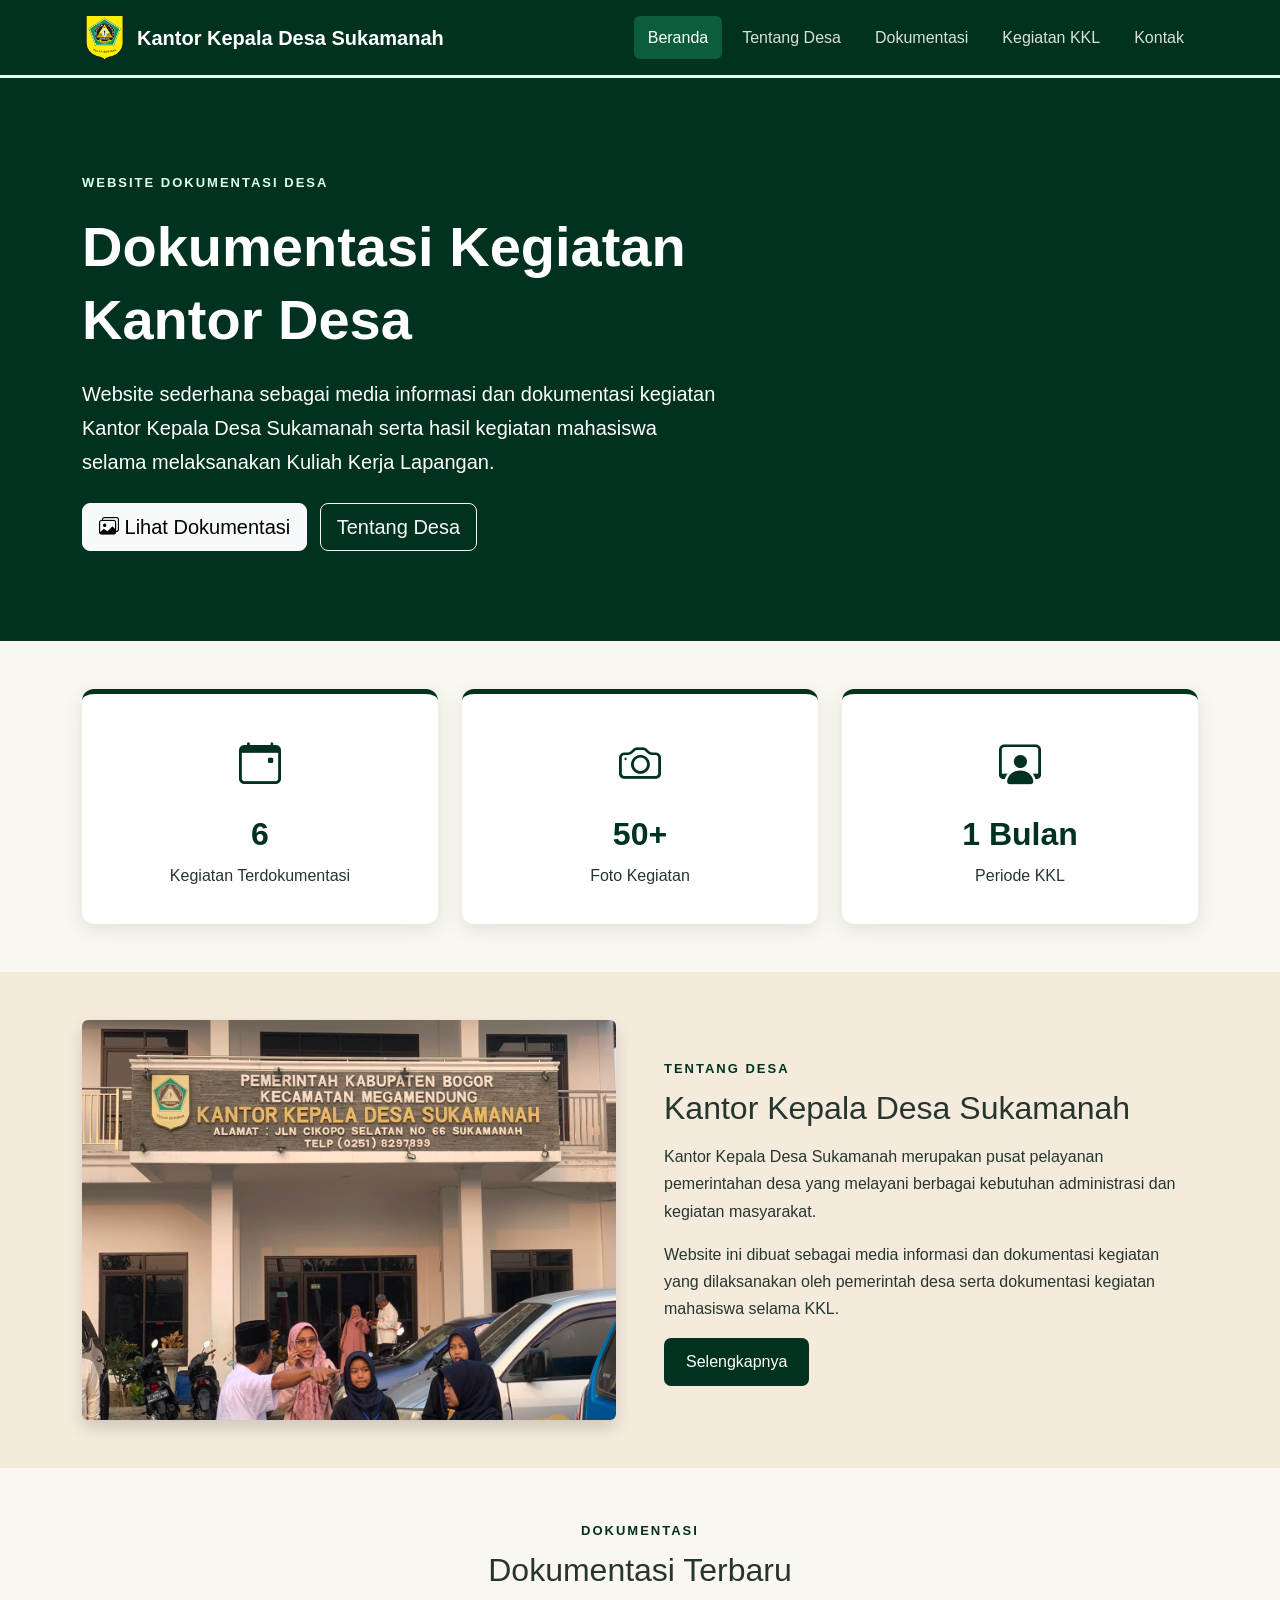
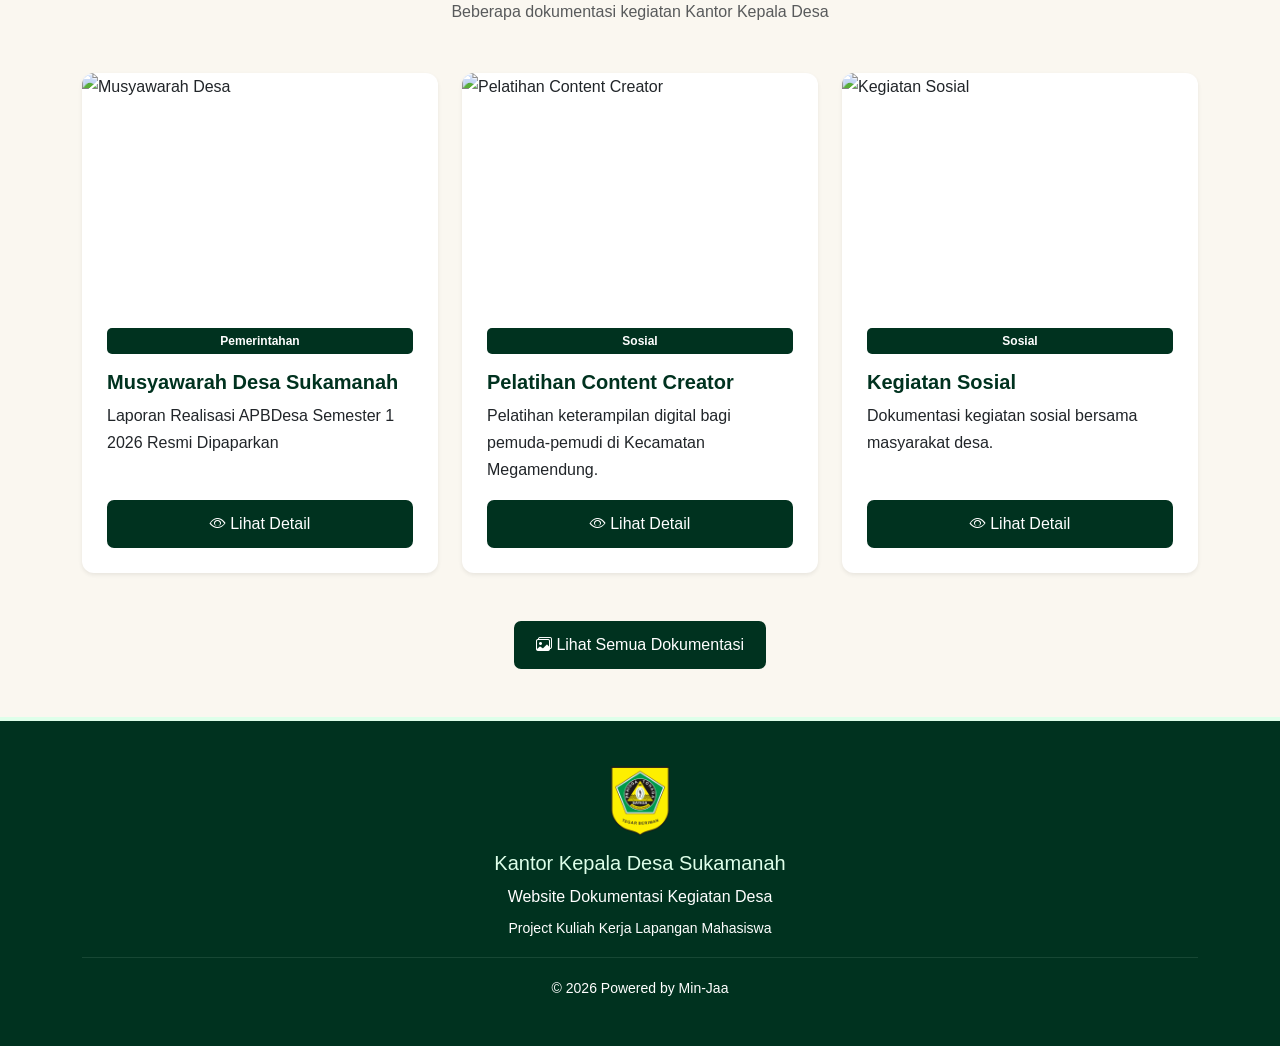
==== index.html @ de2094f6 "Refactor HTML structure and comments" ====
<!DOCTYPE html>

<html lang="id">

<head>
    <meta charset="UTF-8">
    <meta name="viewport" content="width=device-width, initial-scale=1.0">


<title>Beranda - Kantor Kepala Desa Sukamanah Bogor</title>

<!-- Bootstrap CSS -->
<link
    href="https://cdn.jsdelivr.net/npm/bootstrap@5.3.3/dist/css/bootstrap.min.css"
    rel="stylesheet"
>

<!-- Bootstrap Icons -->
<link
    rel="stylesheet"
    href="https://cdn.jsdelivr.net/npm/bootstrap-icons@1.11.3/font/bootstrap-icons.min.css"
>

<!-- Custom CSS -->
<link rel="stylesheet" href="css/style.css">


</head>

<body>

<!-- =========================================
     NAVBAR
========================================= -->

<nav class="navbar navbar-expand-lg navbar-dark sticky-top">


<div class="container">

    <!-- LOGO DAN BRAND -->
    <a
        class="navbar-brand d-flex align-items-center fw-bold"
        href="index.html"
    >

        <img
            src="images/desa.png"
            alt="Logo Desa Sukamanah"
            class="logo-navbar"
        >

        <span>
            Kantor Kepala Desa Sukamanah
        </span>

    </a>


    <!-- TOMBOL MENU MOBILE -->
    <button
        class="navbar-toggler"
        type="button"
        data-bs-toggle="collapse"
        data-bs-target="#navbarNav"
        aria-controls="navbarNav"
        aria-expanded="false"
        aria-label="Buka menu navigasi"
    >
        <span class="navbar-toggler-icon"></span>
    </button>


    <!-- MENU NAVIGASI -->
    <div
        class="collapse navbar-collapse"
        id="navbarNav"
    >

        <ul class="navbar-nav ms-auto">

            <li class="nav-item">
                <a
                    class="nav-link active"
                    href="index.html"
                >
                    Beranda
                </a>
            </li>

            <li class="nav-item">
                <a
                    class="nav-link"
                    href="tentang.html"
                >
                    Tentang Desa
                </a>
            </li>

            <li class="nav-item">
                <a
                    class="nav-link"
                    href="dokumentasi.html"
                >
                    Dokumentasi
                </a>
            </li>

            <li class="nav-item">
                <a
                    class="nav-link"
                    href="kkl.html"
                >
                    Kegiatan KKL
                </a>
            </li>

            <li class="nav-item">
                <a
                    class="nav-link"
                    href="kontak.html"
                >
                    Kontak
                </a>
            </li>

        </ul>

    </div>

</div>


</nav>

<!-- =========================================
     HERO
========================================= -->

<section class="hero">


<div class="container">

    <div class="row align-items-center">

        <div class="col-lg-7">

            <span class="hero-label">
                WEBSITE DOKUMENTASI DESA
            </span>

            <h1 class="display-4 fw-bold mt-3">
                Dokumentasi Kegiatan Kantor Desa
            </h1>

            <p class="lead mt-3">
                Website sederhana sebagai media informasi dan dokumentasi
                kegiatan Kantor Kepala Desa Sukamanah serta hasil kegiatan
                mahasiswa selama melaksanakan Kuliah Kerja Lapangan.
            </p>

            <div class="mt-4">

                <a
                    href="dokumentasi.html"
                    class="btn btn-light btn-lg me-2"
                >
                    <i class="bi bi-images"></i>
                    Lihat Dokumentasi
                </a>

                <a
                    href="tentang.html"
                    class="btn btn-outline-light btn-lg"
                >
                    Tentang Desa
                </a>

            </div>

        </div>

    </div>

</div>


</section>

<!-- =========================================
     STATISTIK
========================================= -->

<section class="py-5">


<div class="container">

    <div class="row g-4">

        <!-- STATISTIK 1 -->
        <div class="col-md-4">

            <div class="stat-card text-center animate-on-scroll">

                <i class="bi bi-calendar-event"></i>

                <h2>
                    6
                </h2>

                <p>
                    Kegiatan Terdokumentasi
                </p>

            </div>

        </div>


        <!-- STATISTIK 2 -->
        <div class="col-md-4">

            <div class="stat-card text-center animate-on-scroll">

                <i class="bi bi-camera"></i>

                <h2>
                    50+
                </h2>

                <p>
                    Foto Kegiatan
                </p>

            </div>

        </div>


        <!-- STATISTIK 3 -->
        <div class="col-md-4">

            <div class="stat-card text-center animate-on-scroll">

                <i class="bi bi-person-workspace"></i>

                <h2>
                    1 Bulan
                </h2>

                <p>
                    Periode KKL
                </p>

            </div>

        </div>

    </div>

</div>


</section>

<!-- =========================================
     TENTANG SINGKAT
========================================= -->

<section class="section-light py-5">


<div class="container">

    <div class="row align-items-center g-5">

        <!-- FOTO DESA -->
        <div class="col-md-6">

            <img
                src="images/desa.jpeg"
                class="img-fluid rounded shadow"
                alt="Kantor Kepala Desa Sukamanah"
            >

        </div>


        <!-- INFORMASI DESA -->
        <div class="col-md-6">

            <span class="section-label">
                TENTANG DESA
            </span>

            <h2 class="mt-2">
                Kantor Kepala Desa Sukamanah
            </h2>

            <p class="mt-3">
                Kantor Kepala Desa Sukamanah merupakan pusat pelayanan
                pemerintahan desa yang melayani berbagai kebutuhan
                administrasi dan kegiatan masyarakat.
            </p>

            <p>
                Website ini dibuat sebagai media informasi dan dokumentasi
                kegiatan yang dilaksanakan oleh pemerintah desa serta
                dokumentasi kegiatan mahasiswa selama KKL.
            </p>

            <a
                href="tentang.html"
                class="btn btn-main"
            >
                Selengkapnya
            </a>

        </div>

    </div>

</div>


</section>

<!-- =========================================
     DOKUMENTASI TERBARU
========================================= -->

<section class="py-5">


<div class="container">

    <!-- JUDUL SECTION -->
    <div class="text-center mb-5">

        <span class="section-label">
            DOKUMENTASI
        </span>

        <h2 class="mt-2">
            Dokumentasi Terbaru
        </h2>

        <p class="text-muted">
            Beberapa dokumentasi kegiatan Kantor Kepala Desa
        </p>

    </div>


    <!-- =====================================
         CARD DOKUMENTASI
    ====================================== -->

    <div class="row g-4">

        <!-- CARD 1 -->
        <div class="col-md-4">

            <div class="card h-100 shadow-sm">

                <img
                    src="images/kegiatan-musyawarah-1.jpeg"
                    class="card-img-top"
                    alt="Musyawarah Desa"
                >

              <div class="card-body d-flex flex-column">

                    <span class="badge badge-main">
                        Pemerintahan
                    </span>

                    <h5 class="card-title mt-3">
                        Musyawarah Desa Sukamanah
                    </h5>

                    <p class="card-text">
                        Laporan Realisasi APBDesa Semester 1 2026 Resmi Dipaparkan
                    </p>

                    <button
                        type="button"
                        class="btn btn-main mt-auto"
                        data-bs-toggle="modal"
                        data-bs-target="#modalMusyawarah"
                    >
                        <i class="bi bi-eye"></i>
                        Lihat Detail
                    </button>

                </div>

            </div>

        </div>


        <!-- CARD 2 -->
        <div class="col-md-4">

            <div class="card h-100 shadow-sm">

                <img
                    src="images/kegiatan-pelatihan content creator-1.jpeg"
                    class="card-img-top"
                    alt="Pelatihan Content Creator"
                >

                <div class="card-body d-flex flex-column">

                    <span class="badge badge-main">
                        Sosial
                    </span>

                    <h5 class="card-title mt-3">
                        Pelatihan Content Creator
                    </h5>

                    <p class="card-text">
                        Pelatihan keterampilan digital bagi pemuda-pemudi
                        di Kecamatan Megamendung.
                    </p>

                    <button
                        type="button"
                        class="btn btn-main mt-auto"
                        data-bs-toggle="modal"
                        data-bs-target="#modalContentCreator"
                    >
                        <i class="bi bi-eye"></i>
                        Lihat Detail
                    </button>

                </div>

            </div>

        </div>


        <!-- CARD 3 -->
        <div class="col-md-4">

            <div class="card h-100 shadow-sm">

                <img
                    src="images/kegiatan-sosial-1.jpeg"
                    class="card-img-top"
                    alt="Kegiatan Sosial"
                >

                <div class="card-body d-flex flex-column">

                    <span class="badge badge-main">
                        Sosial
                    </span>

                    <h5 class="card-title mt-3">
                        Kegiatan Sosial
                    </h5>

                    <p class="card-text">
                        Dokumentasi kegiatan sosial bersama
                        masyarakat desa.
                    </p>

                    <button
                        type="button"
                        class="btn btn-main mt-auto"
                        data-bs-toggle="modal"
                        data-bs-target="#modalSosial"
                    >
                        <i class="bi bi-eye"></i>
                        Lihat Detail
                    </button>

                </div>

            </div>

        </div>

    </div>


    <!-- TOMBOL SEMUA DOKUMENTASI -->
    <div class="text-center mt-5">

        <a
            href="dokumentasi.html"
            class="btn btn-main"
        >
            <i class="bi bi-images"></i>
            Lihat Semua Dokumentasi
        </a>

    </div>

</div>


</section>

<!-- =========================================
     MODAL 1 - MUSYAWARAH DESA
========================================= -->

<div
    class="modal fade"
    id="modalMusyawarah"
    tabindex="-1"
    aria-labelledby="modalMusyawarahLabel"
    aria-hidden="true"
>


<div class="modal-dialog modal-dialog-centered">

    <div class="modal-content">

        <div class="modal-header">

            <h5
                class="modal-title"
                id="modalMusyawarahLabel"
            >
                Musyawarah Desa Sukamanah
            </h5>

            <button
                type="button"
                class="btn-close"
                data-bs-dismiss="modal"
                aria-label="Tutup"
            ></button>

        </div>

        <div class="modal-body">

            <img
                src="images/kegiatan-musyawarah-1.jpeg"
                class="img-fluid rounded mb-3"
                alt="Musyawarah Desa"
            >

            <span class="badge badge-main mb-3">
                Pemerintahan
            </span>

            <p>
                Badan Permusyawaratan Desa (BPD) bersama Pemerintah Desa (Pemdes) 
                Sukamanah menggelar Musyawarah Desa (Musdes) 
                Laporan Realisasi Anggaran Pendapatan dan Belanja Desa (APBDesa) 
                Semester 1 Tahun Anggaran 2026 di Aula Kantor Desa, Jumat (10/07).
            </p>

            </p>
                Kegiatan yang diinisiasi oleh BPD ini merupakan bentuk pemenuhan fungsi pengawasan
                sekaligus ruang transparansi publik bersama jajaran Pemdes yang dipimpin oleh Kepala Desa Ibu Irmayani,
                S.H. Melalui Musdes ini, realisasi penggunaan anggaran selama enam bulan pertama dipaparkan secara terbuka 
                di hadapan tokoh masyarakat, Ketua RT/RW, unsur kelembagaan dan keterwakilan perempuan.
            </p>

        </div>

    </div>

</div>


</div>

<!-- =========================================
     MODAL 2 - PELATIHAN CONTENT CREATOR
========================================= -->

<div
    class="modal fade"
    id="modalContentCreator"
    tabindex="-1"
    aria-labelledby="modalContentCreatorLabel"
    aria-hidden="true"
>


<div class="modal-dialog modal-dialog-centered modal-lg">

    <div class="modal-content">

        <div class="modal-header">

            <h5
                class="modal-title"
                id="modalContentCreatorLabel"
            >
                Pelatihan Content Creator
            </h5>

            <button
                type="button"
                class="btn-close"
                data-bs-dismiss="modal"
                aria-label="Tutup"
            ></button>

        </div>

        <div class="modal-body">

            <img
                src="images/kegiatan-pelatihan content creator-1.jpeg"
                class="img-fluid rounded mb-3"
                alt="Pelatihan Content Creator"
            >

            <span class="badge badge-main mb-3">
                Sosial
            </span>

            <p>
                Pemerintah Kabupaten Bogor melalui Dinas Tenaga Kerja
                (Disnaker) Kabupaten Bogor berkolaborasi dengan program
                aspirasi Anggota DPRD Kabupaten Bogor, Hj. Ismail,
                S.IP., M.Si., resmi membuka Pelatihan Content Creator
                yang bertempat di Desa Sukamanah, Kecamatan Megamendung.
            </p>

            <p>
                Kegiatan ini dirancang untuk membekali generasi muda
                dengan keterampilan digital dan diikuti oleh 20
                pemuda-pemudi pilihan se-Kecamatan Megamendung.
            </p>

            <p>
                Selama 20 hari, para peserta mendapatkan bimbingan
                mengenai pembuatan konten kreatif, strategi media sosial,
                serta pemanfaatan teknologi digital untuk peluang ekonomi.
            </p>

            <p class="mb-0">
                Program ini diharapkan mampu melahirkan kreator konten
                lokal yang kompeten, kreatif, mampu mempromosikan
                potensi daerah, dan siap bersaing di era digital.
            </p>

        </div>

    </div>

</div>


</div>

<!-- =========================================
     MODAL 3 - KEGIATAN SOSIAL
========================================= -->

<div
    class="modal fade"
    id="modalSosial"
    tabindex="-1"
    aria-labelledby="modalSosialLabel"
    aria-hidden="true"
>


<div class="modal-dialog modal-dialog-centered">

    <div class="modal-content">

        <div class="modal-header">

            <h5
                class="modal-title"
                id="modalSosialLabel"
            >
                Kegiatan Sosial
            </h5>

            <button
                type="button"
                class="btn-close"
                data-bs-dismiss="modal"
                aria-label="Tutup"
            ></button>

        </div>

        <div class="modal-body">

            <img
                src="images/kegiatan-sosial-1.jpeg"
                class="img-fluid rounded mb-3"
                alt="Kegiatan Sosial"
            >

            <span class="badge badge-main mb-3">
                Sosial
            </span>

            <p>
                Dokumentasi kegiatan sosial yang dilaksanakan
                bersama masyarakat Desa Sukamanah sebagai bagian
                dari aktivitas kemasyarakatan dan kebersamaan
                di lingkungan desa.
            </p>

        </div>

    </div>

</div>


</div>

<!-- =========================================
     FOOTER
========================================= -->

<footer class="footer">


<div class="container text-center">

    <img
        src="images/desa.png"
        alt="Logo Desa Sukamanah"
        class="footer-logo"
    >

    <h5>
        Kantor Kepala Desa Sukamanah
    </h5>

    <p class="mb-1">
        Website Dokumentasi Kegiatan Desa
    </p>

    <small>
        Project Kuliah Kerja Lapangan Mahasiswa
    </small>

    <hr>

    <small>
        © 2026 Powered by Min-Jaa
    </small>

</div>


</footer>

<!-- =========================================
     BACK TO TOP
========================================= -->

<button
id="backToTop"
aria-label="Kembali ke atas"

>


<i class="bi bi-arrow-up"></i>


</button>

<!-- =========================================
     BOOTSTRAP JS
========================================= -->

<script
    src="https://cdn.jsdelivr.net/npm/bootstrap@5.3.3/dist/js/bootstrap.bundle.min.js"
></script>

<!-- CUSTOM JS -->

<script src="js/script.js"></script>

</body>

</html>
---- css/style.css ----
:root {
    --primary-color: #00321F;
    --primary-light: #0B5D3B;
    --batik-green: #174A35;
    --batik-gold: #DEFFEA;
    --batik-cream: #F4EBDD;
    --batik-light: #FAF7F0;
    --white-color: #FFFFFF;
    --dark-color: #26352E;
    --border-color: #D0D0D0;
}

* {
    box-sizing: border-box;
}

html {
    scroll-behavior: smooth;
}

body {
    margin: 0;
    padding: 0;
    font-family: "Segoe UI", Arial, sans-serif;
    color: var(--dark-color);
    background-color: var(--batik-light);
    line-height: 1.7;
}

a {
    text-decoration: none;
}

img {
    max-width: 100%;
    height: auto;
}


/* =========================
   NAVBAR
========================= */

.navbar {
    background-color: var(--primary-color);
    border-bottom: 3px solid var(--batik-gold);
    padding: 10px 0;
    transition: all 0.3s ease;
}

.navbar-scrolled {
    box-shadow: 0 5px 20px rgba(0, 50, 31, 0.25);
}

.navbar-brand {
    color: var(--white-color) !important;
    font-weight: 700;
}

.navbar-brand:hover {
    color: var(--batik-gold) !important;
}

.navbar .nav-link {
    color: rgba(255, 255, 255, 0.85);
    margin-left: 6px;
    padding: 8px 14px !important;
    border-radius: 6px;
    transition: all 0.3s ease;
}

.navbar .nav-link:hover {
    color: var(--white-color);
    background-color: var(--primary-light);
}

.navbar .nav-link.active {
    color: var(--white-color);
    background-color: var(--primary-light);
}


/* =========================
   LOGO
========================= */

.logo-navbar {
    width: 45px;
    height: 45px;
    object-fit: contain;
    margin-right: 10px;
}

.page-header-logo {
    width: 90px;
    height: 90px;
    object-fit: contain;
    margin-bottom: 20px;
}

.footer-logo {
    width: 70px;
    height: 70px;
    object-fit: contain;
    margin-bottom: 15px;
}


/* =========================
   HERO
========================= */

.hero {
    min-height: 520px;
    display: flex;
    align-items: center;
    padding: 90px 0;
    color: var(--white-color);
    background-color: var(--primary-color);
}

.hero h1 {
    margin-bottom: 20px;
    font-weight: 700;
    line-height: 1.3;
}

.hero p {
    max-width: 700px;
}

.hero-label,
.section-label {
    display: inline-block;
    font-size: 13px;
    font-weight: 700;
    letter-spacing: 2px;
    color: var(--primary-color);
}

.hero-label {
    color: var(--batik-gold);
}


/* =========================
   PAGE HEADER
========================= */

.page-header {
    position: relative;
    overflow: hidden;
    padding: 70px 0;
    color: var(--white-color);
    text-align: center;
    background-color: var(--primary-color);
}

.page-header h1 {
    position: relative;
    z-index: 2;
    font-weight: 700;
}

.page-header p {
    position: relative;
    z-index: 2;
    margin-bottom: 0;
}

.page-header::before {
    content: "";
    position: absolute;
    width: 150px;
    height: 150px;
    left: -75px;
    top: -75px;
    border: 3px solid rgba(222, 255, 234, 0.2);
    transform: rotate(45deg);
}

.page-header::after {
    content: "";
    position: absolute;
    width: 150px;
    height: 150px;
    right: -75px;
    bottom: -75px;
    border: 3px solid rgba(222, 255, 234, 0.2);
    transform: rotate(45deg);
}


/* =========================
   BUTTON
========================= */

.btn-main {
    color: var(--white-color);
    background-color: var(--primary-color);
    border: 2px solid var(--primary-color);
    border-radius: 7px;
    padding: 10px 20px;
    transition: all 0.3s ease;
}

.btn-main:hover {
    color: var(--white-color);
    background-color: var(--primary-light);
    border-color: var(--primary-light);
    transform: translateY(-2px);
}

.btn-outline-main {
    color: var(--primary-color);
    background-color: transparent;
    border: 2px solid var(--primary-color);
    border-radius: 7px;
    transition: all 0.3s ease;
}

.btn-outline-main:hover {
    color: var(--white-color);
    background-color: var(--primary-color);
}


/* =========================
   STAT CARD
========================= */

.stat-card {
    position: relative;
    padding: 35px 25px;
    background-color: var(--white-color);
    border-top: 5px solid var(--primary-color);
    border-radius: 12px;
    box-shadow: 0 6px 20px rgba(0, 50, 31, 0.1);
    overflow: hidden;
    transition: all 0.3s ease;
}

.stat-card:hover {
    transform: translateY(-6px);
    box-shadow: 0 12px 25px rgba(0, 50, 31, 0.18);
}

.stat-card i {
    color: var(--primary-color);
    font-size: 42px;
}

.stat-card h2,
.stat-card h3 {
    margin-top: 15px;
    color: var(--primary-color);
    font-weight: 700;
}

.stat-card p {
    margin-bottom: 0;
}


/* =========================
   SECTION
========================= */

.section-light {
    background-color: var(--batik-cream);
}


/* =========================
   CARD
========================= */

.card {
    background-color: var(--white-color);
    border: none;
    border-radius: 12px;
    overflow: hidden;
    transition: all 0.3s ease;
}

.card:hover {
    transform: translateY(-5px);
    box-shadow: 0 10px 25px rgba(0, 50, 31, 0.15) !important;
}

.card-img-top {
    width: 100%;
    height: 230px;
    object-fit: cover;
}

.card-title {
    color: var(--primary-color);
    font-weight: 600;
}

.card-body {
    padding: 25px;
}


/* =========================
   BADGE
========================= */

.badge-main {
    display: inline-block;
    padding: 7px 12px;
    color: var(--white-color);
    background-color: var(--primary-color);
    border-radius: 5px;
}


/* =========================
   ICON
========================= */

.icon-main {
    color: var(--primary-color);
    transition: all 0.3s ease;
}

.icon-main:hover {
    color: var(--primary-light);
}


/* =========================
   GALERI
========================= */

.gallery-item {
    overflow: hidden;
    border-radius: 12px;
    background-color: var(--white-color);
    box-shadow: 0 5px 15px rgba(0, 50, 31, 0.1);
    transition: all 0.3s ease;
}

.gallery-item:hover {
    transform: translateY(-5px);
}

.gallery-item img {
    width: 100%;
    height: 250px;
    object-fit: cover;
    transition: transform 0.4s ease;
}

.gallery-item:hover img {
    transform: scale(1.05);
}

.gallery-caption {
    padding: 20px;
}

.gallery-caption h5 {
    margin-top: 12px;
    color: var(--primary-color);
}

.gallery-caption p {
    margin-bottom: 0;
    color: #666;
}


/* =========================
   FILTER
========================= */

.filter-btn {
    margin: 5px;
}

.filter-btn.active {
    color: var(--white-color);
    background-color: var(--primary-color);
    border-color: var(--primary-color);
}


/* =========================
   FORM
========================= */

.form-control {
    padding: 11px 13px;
    border: 1px solid var(--border-color);
    border-radius: 7px;
}

.form-control:focus {
    border-color: var(--primary-color);
    box-shadow: 0 0 0 0.2rem rgba(0, 50, 31, 0.15);
}


/* =========================
   CONTACT
========================= */

.contact-item {
    display: flex;
    gap: 15px;
    margin-bottom: 25px;
}

.contact-item i {
    color: var(--primary-color);
    font-size: 25px;
}

.contact-item h6 {
    margin-bottom: 3px;
    color: var(--primary-color);
}

.contact-item p {
    margin-bottom: 0;
}


/* =========================
   FOOTER
========================= */

.footer {
    position: relative;
    padding: 45px 0;
    color: var(--white-color);
    background-color: var(--primary-color);
    border-top: 4px solid var(--batik-gold);
}

.footer h5 {
    color: var(--batik-gold);
}

.footer hr {
    border-color: rgba(222, 255, 234, 0.4);
}


/* =========================
   ANIMASI
========================= */

.animate-on-scroll {
    opacity: 0;
    transform: translateY(25px);
    transition:
        opacity 0.6s ease,
        transform 0.6s ease;
}

.animate-on-scroll.show-animation {
    opacity: 1;
    transform: translateY(0);
}


/* =========================
   BACK TO TOP
========================= */

#backToTop {
    position: fixed;
    right: 25px;
    bottom: 25px;
    width: 45px;
    height: 45px;
    border: none;
    border-radius: 50%;
    color: var(--white-color);
    background-color: var(--primary-color);
    display: flex;
    align-items: center;
    justify-content: center;
    opacity: 0;
    visibility: hidden;
    cursor: pointer;
    transition: all 0.3s ease;
    z-index: 999;
}

#backToTop.show {
    opacity: 1;
    visibility: visible;
}

#backToTop:hover {
    background-color: var(--primary-light);
    transform: translateY(-3px);
}


/* =========================
   RESPONSIVE TABLET
========================= */

@media (max-width: 768px) {

    .hero {
        min-height: 450px;
        padding: 70px 0;
    }

    .hero h1 {
        font-size: 2.2rem;
    }

    .page-header {
        padding: 55px 0;
    }

    .navbar .nav-link {
        margin-left: 0;
    }

    .card-img-top {
        height: 210px;
    }

}


/* =========================
   RESPONSIVE MOBILE
========================= */

@media (max-width: 576px) {

    .logo-navbar {
        width: 38px;
        height: 38px;
    }

    .navbar-brand span {
        font-size: 15px;
    }

    .hero {
        min-height: 420px;
        padding: 60px 15px;
    }

    .hero h1 {
        font-size: 28px;
    }

    .hero p {
        font-size: 16px;
    }

    .page-header {
        padding: 45px 15px;
    }

    .page-header-logo {
        width: 70px;
        height: 70px;
    }

    .page-header h1 {
        font-size: 27px;
    }

    .stat-card {
        padding: 25px 15px;
    }

    .card-body {
        padding: 20px;
    }

    .card-img-top {
        height: 200px;
    }

    .gallery-item img {
        height: 220px;
    }

    .footer {
        padding: 35px 15px;
    }

    #backToTop {
        right: 15px;
        bottom: 15px;
        width: 40px;
        height: 40px;
    }

}
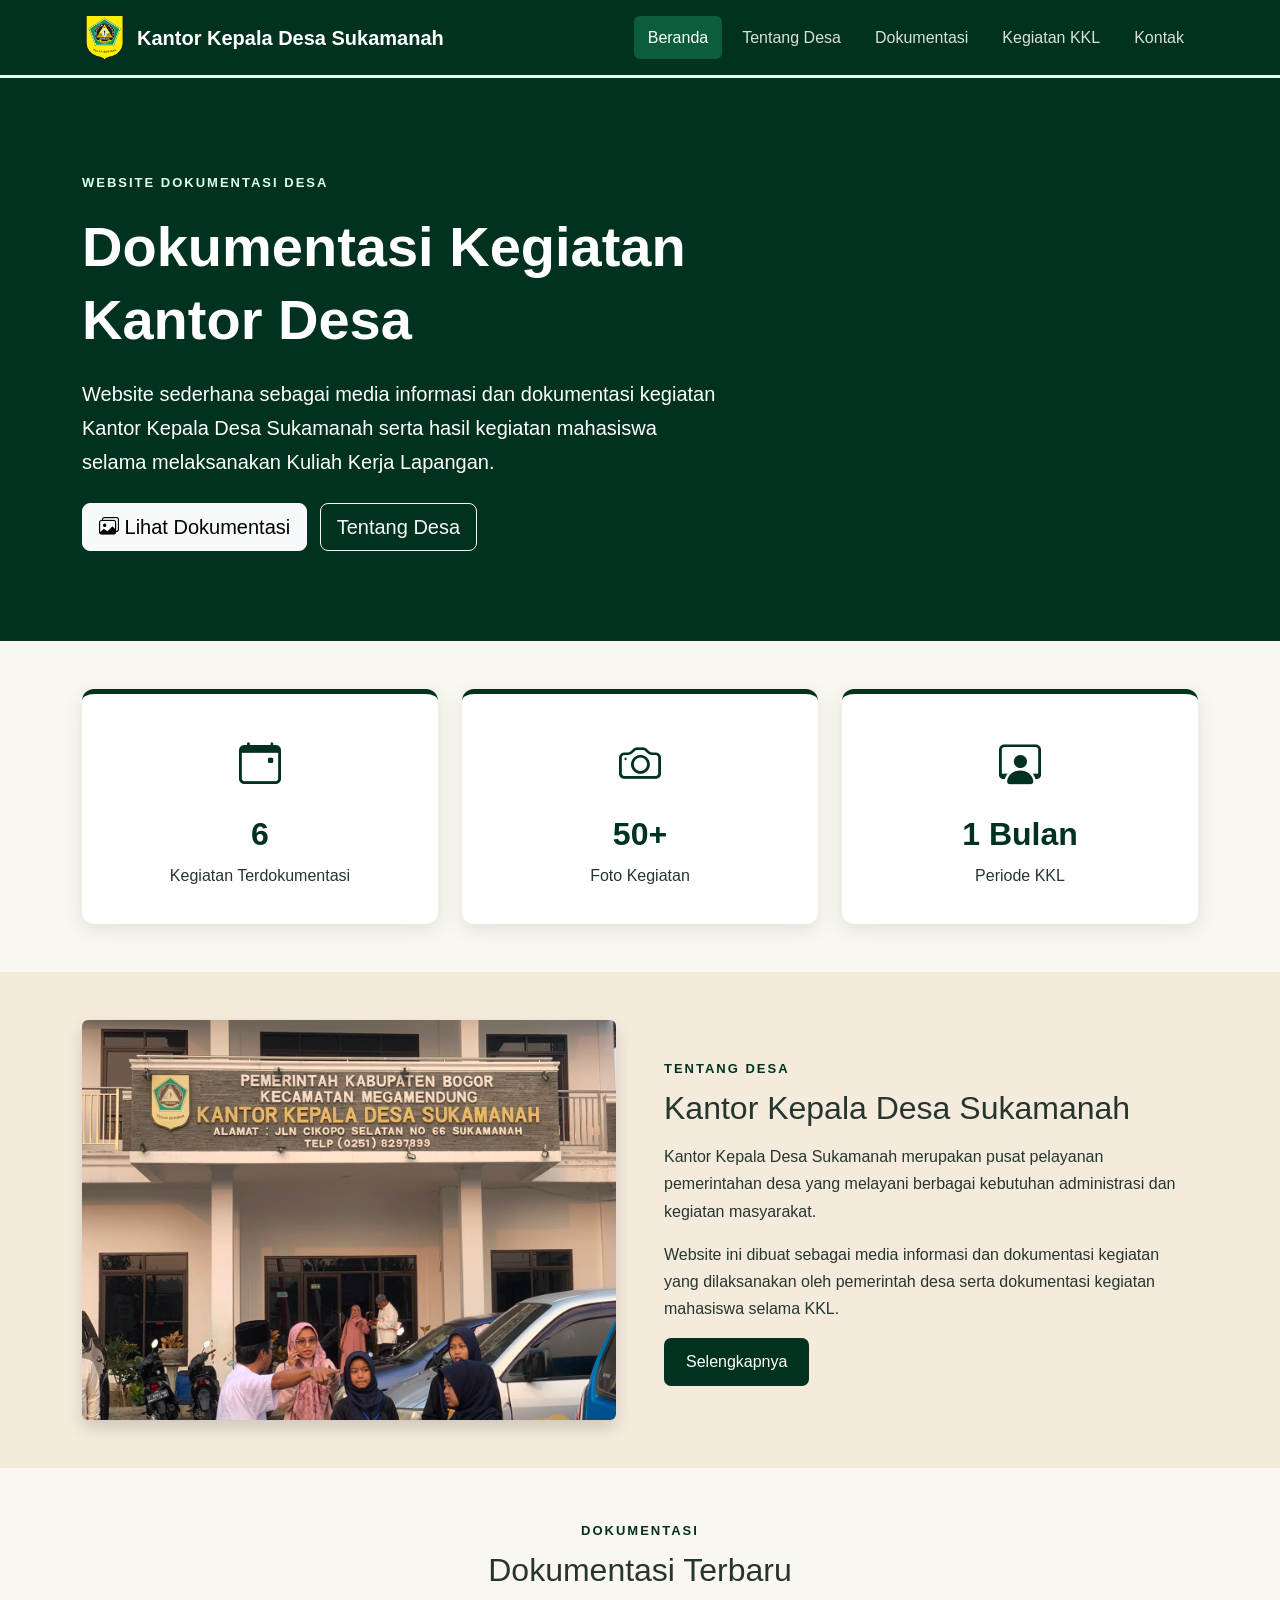
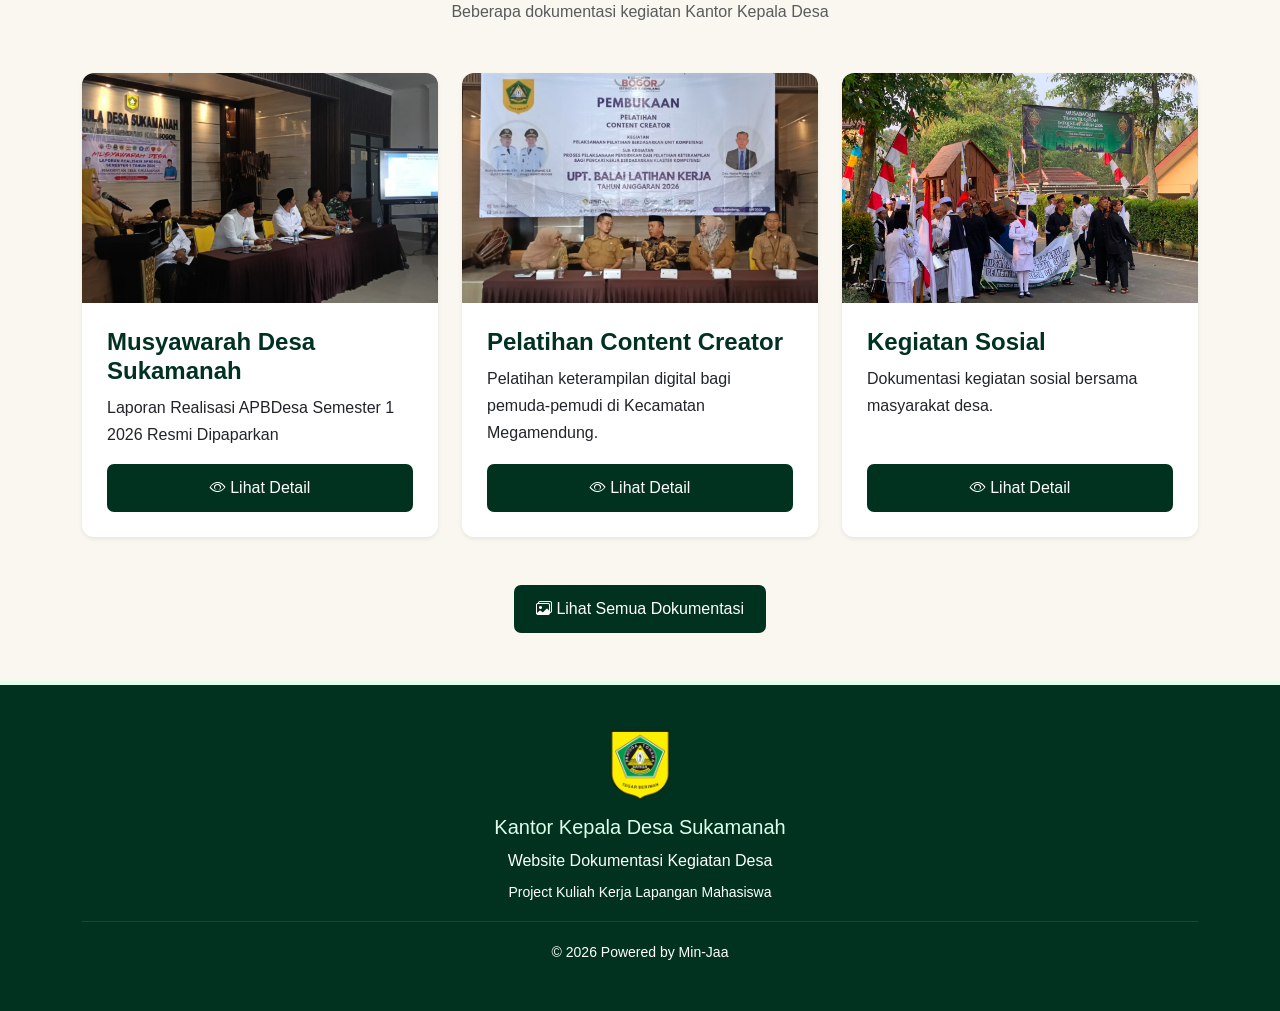
==== commit a53fe283: "Refactor card titles and remove badges in index.html Replaced h5 elements with h4 for better semanti" ====
--- a/index.html
+++ b/index.html
@@ -373,13 +373,10 @@
 
               <div class="card-body d-flex flex-column">
 
-                    <span class="badge badge-main">
-                        Pemerintahan
-                    </span>
-
-                    <h5 class="card-title mt-3">
+
+                    <h4 class="card-title">
                         Musyawarah Desa Sukamanah
-                    </h5>
+                    </h4>
 
                     <p class="card-text">
                         Laporan Realisasi APBDesa Semester 1 2026 Resmi Dipaparkan
@@ -415,13 +412,10 @@
 
                 <div class="card-body d-flex flex-column">
 
-                    <span class="badge badge-main">
-                        Sosial
-                    </span>
-
-                    <h5 class="card-title mt-3">
-                        Pelatihan Content Creator
-                    </h5>
+                    <h4 class="card-title">
+                        Pelatihan Content 
+                        Creator
+                    </h4>
 
                     <p class="card-text">
                         Pelatihan keterampilan digital bagi pemuda-pemudi
@@ -458,13 +452,10 @@
 
                 <div class="card-body d-flex flex-column">
 
-                    <span class="badge badge-main">
-                        Sosial
-                    </span>
-
-                    <h5 class="card-title mt-3">
+
+                    <h4 class="card-title">
                         Kegiatan Sosial
-                    </h5>
+                    </h4>
 
                     <p class="card-text">
                         Dokumentasi kegiatan sosial bersama
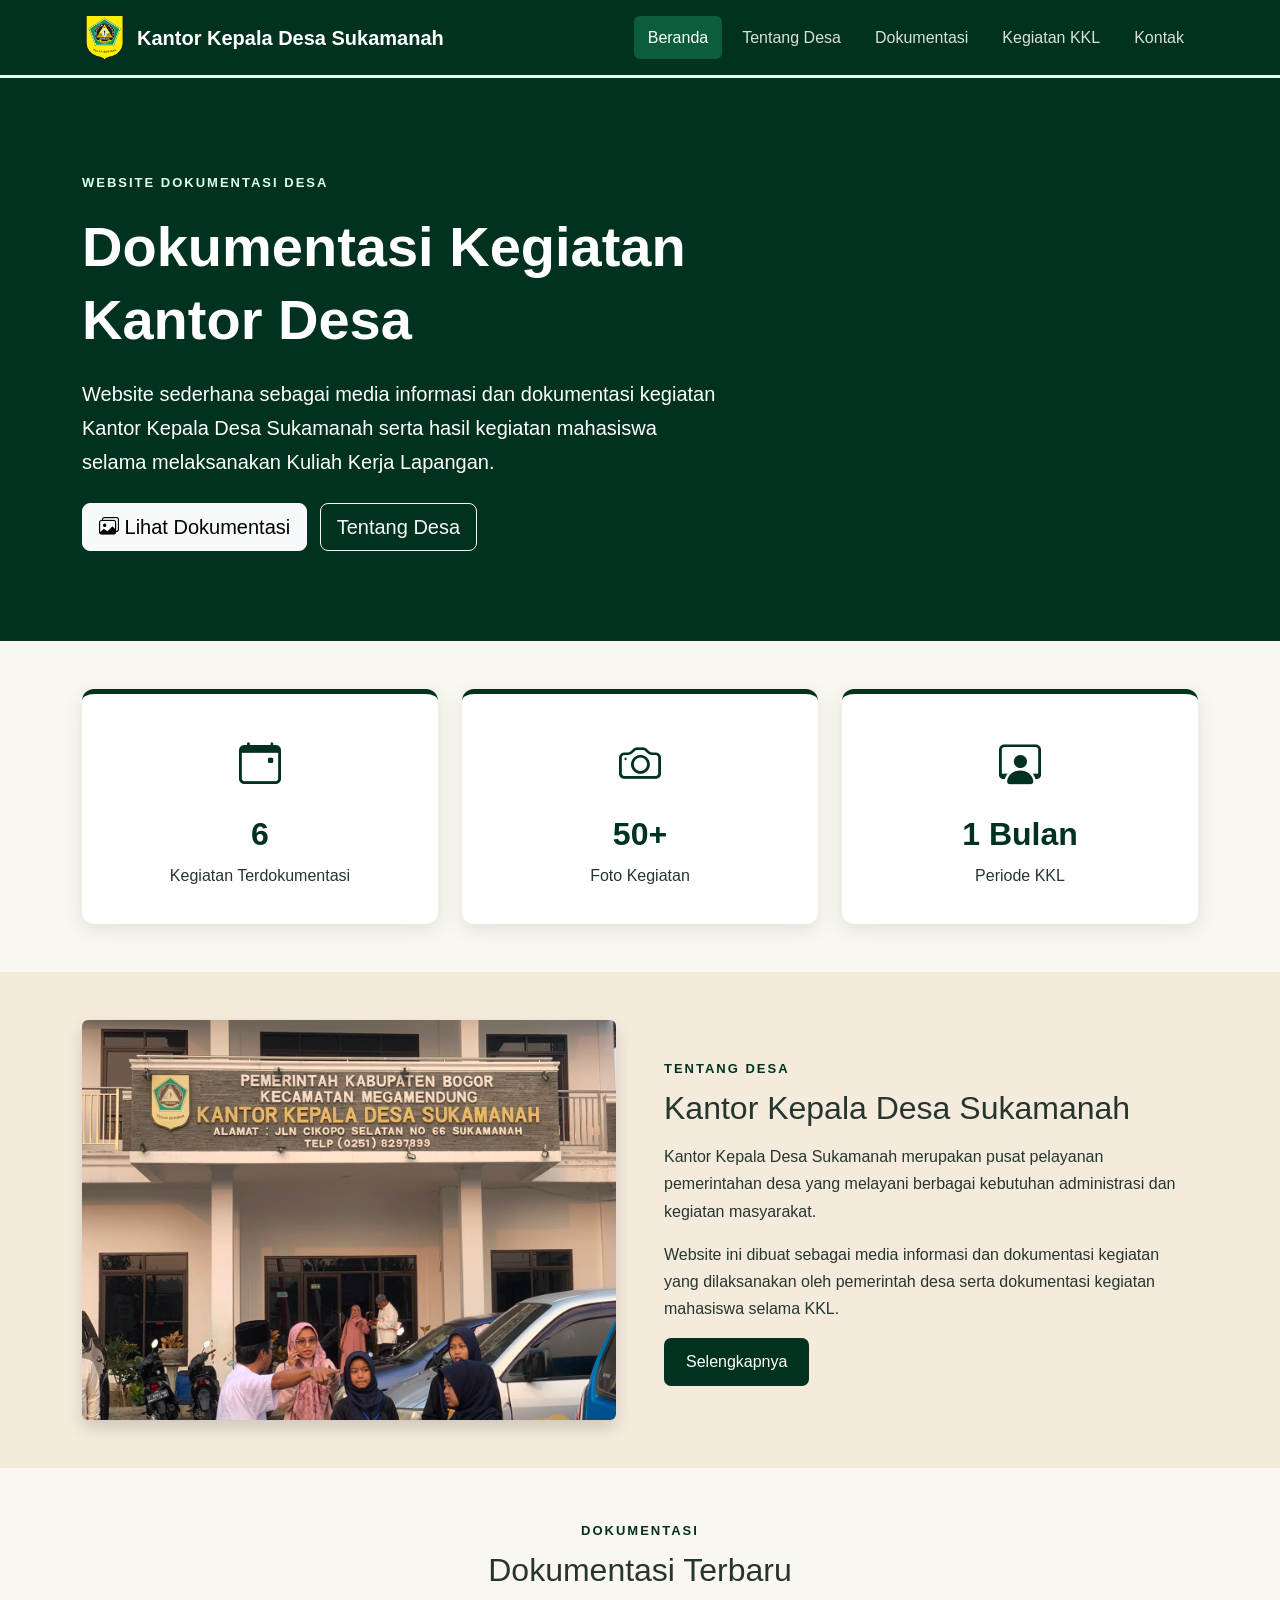
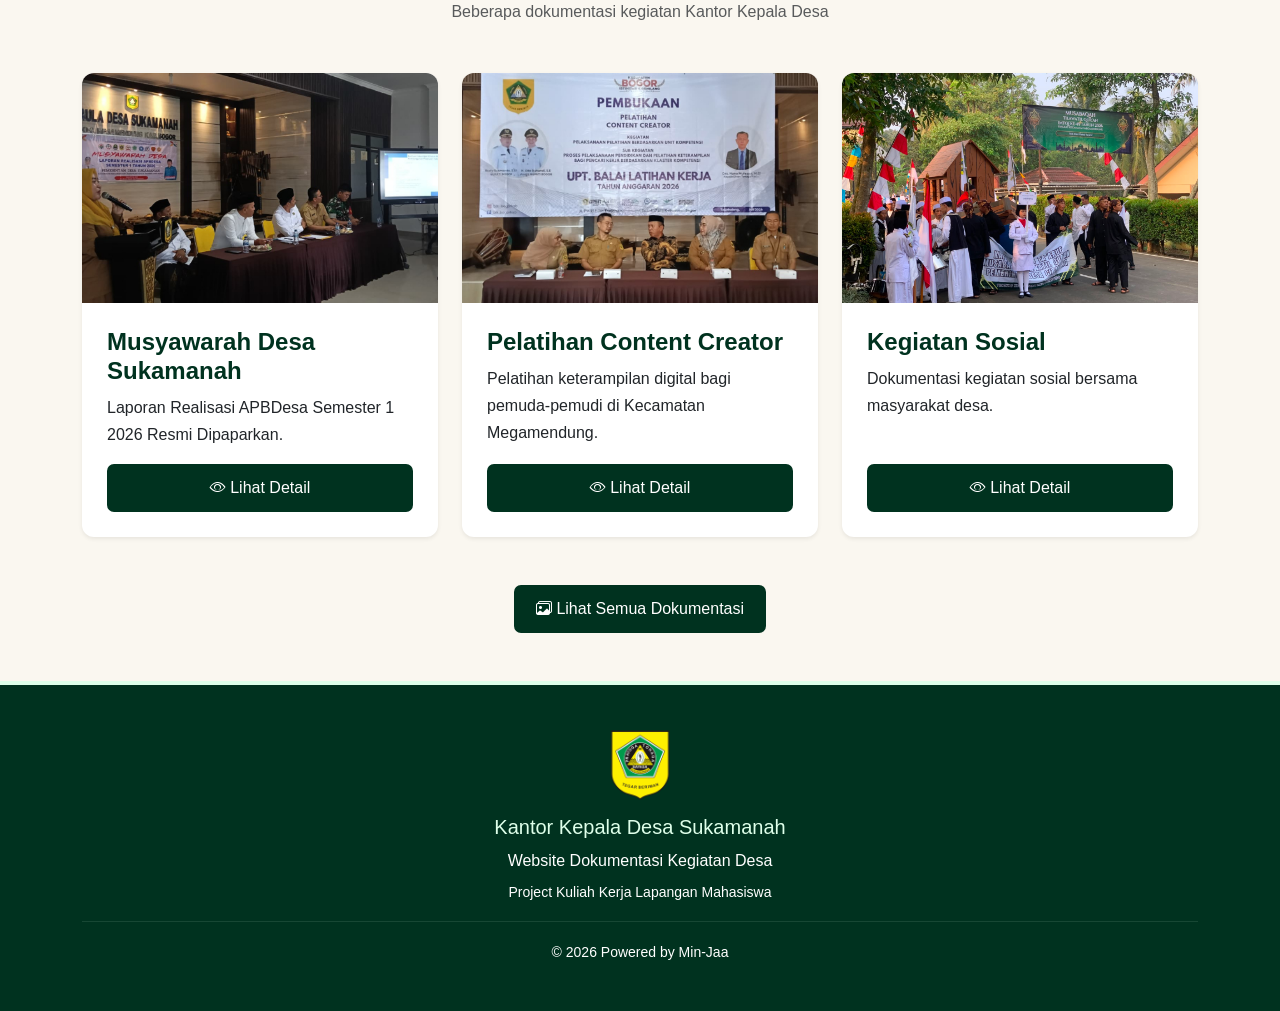
==== commit 9d8c04fa: "Add period to report description in index.html" ====
--- a/index.html
+++ b/index.html
@@ -379,7 +379,7 @@
                     </h4>
 
                     <p class="card-text">
-                        Laporan Realisasi APBDesa Semester 1 2026 Resmi Dipaparkan
+                        Laporan Realisasi APBDesa Semester 1 2026 Resmi Dipaparkan.
                     </p>
 
                     <button
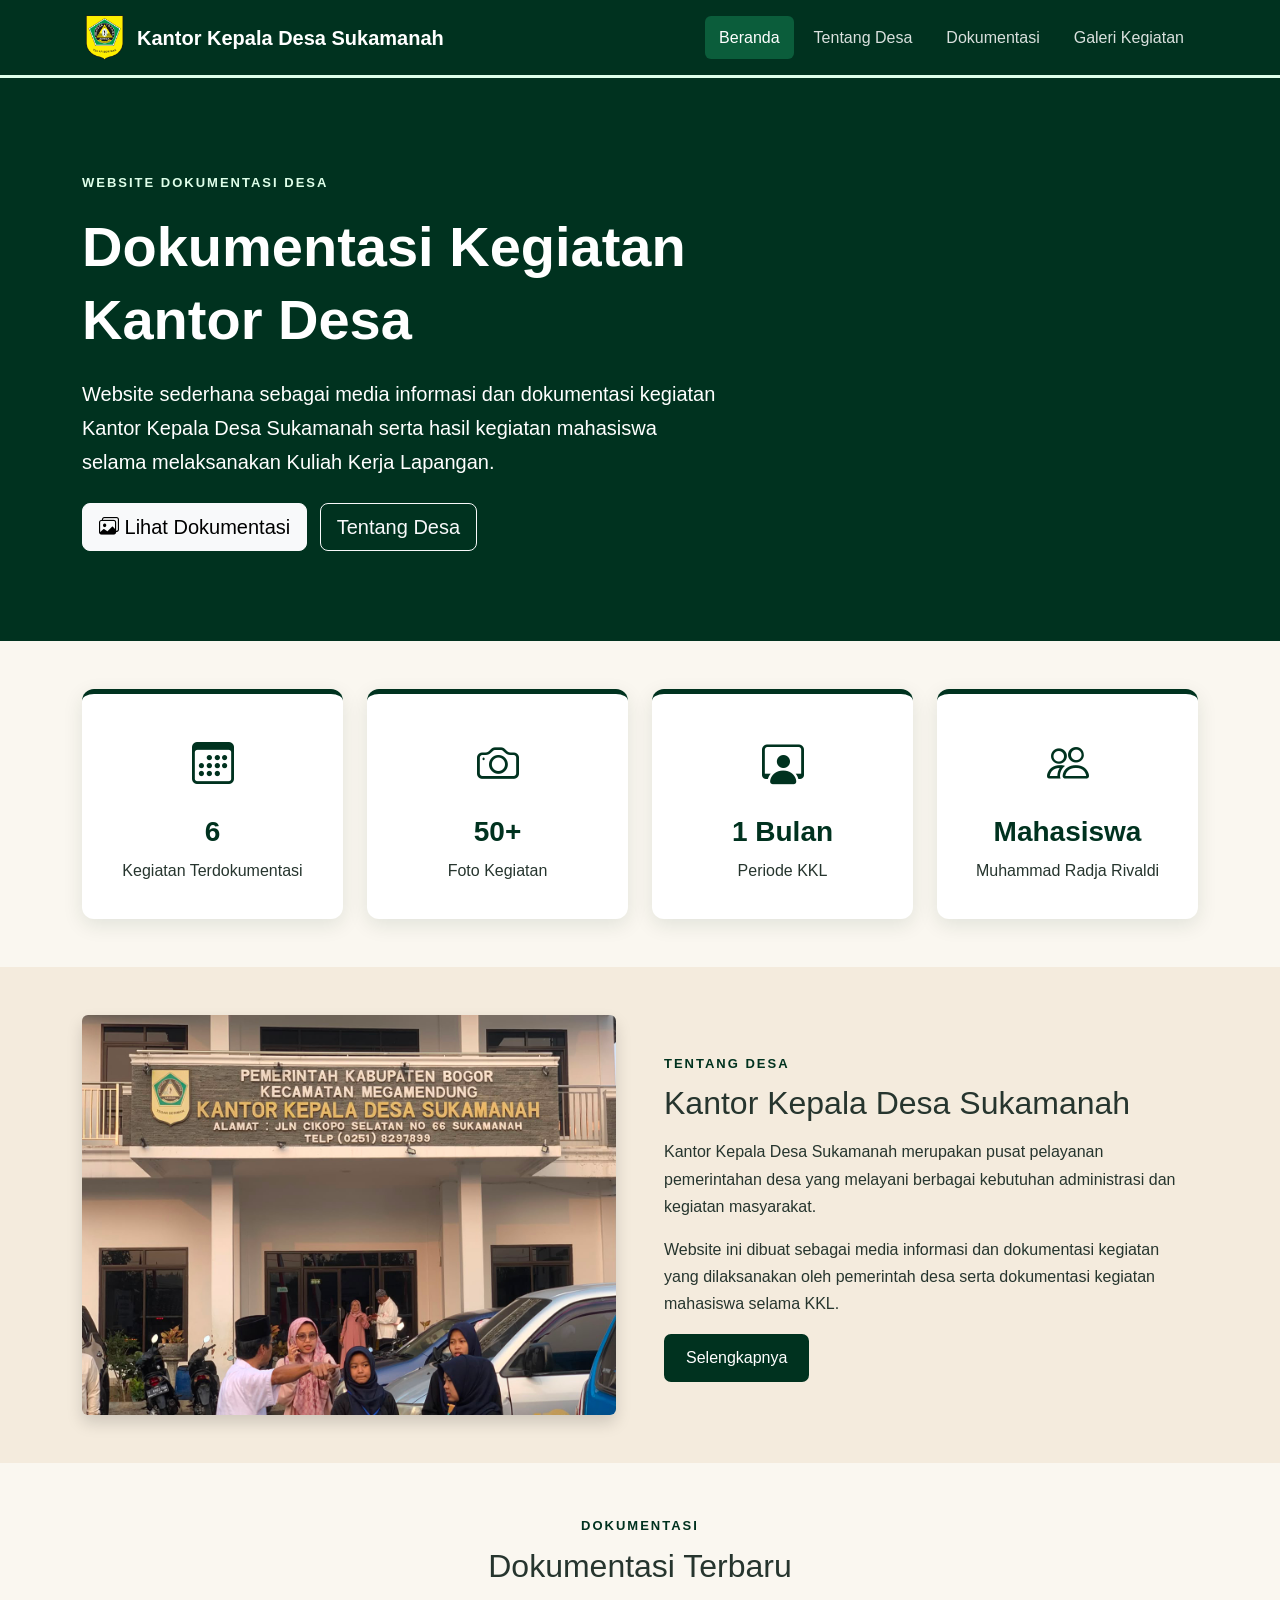
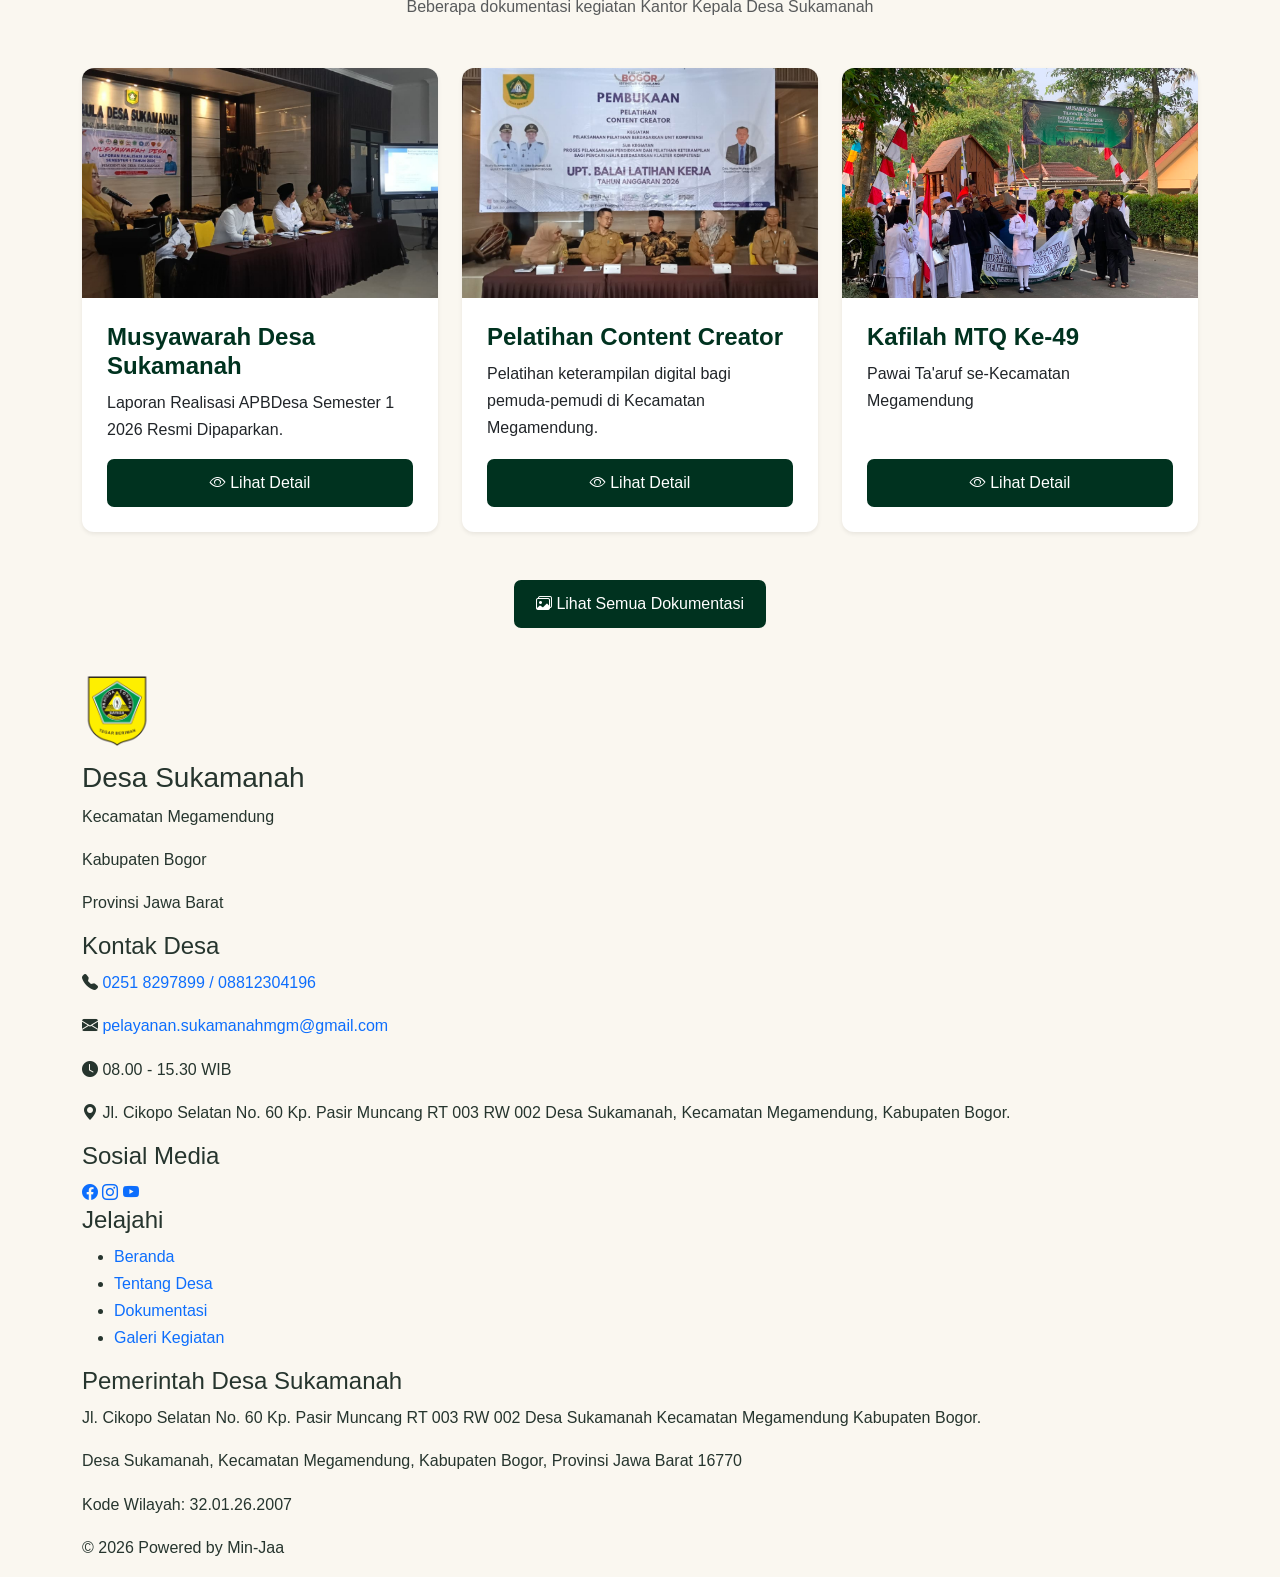
==== commit d3f50efd: "Refactor HTML structure and update Bootstrap links" ====
--- a/index.html
+++ b/index.html
@@ -9,19 +9,10 @@
 
 <title>Beranda - Kantor Kepala Desa Sukamanah Bogor</title>
 
-<!-- Bootstrap CSS -->
-<link
-    href="https://cdn.jsdelivr.net/npm/bootstrap@5.3.3/dist/css/bootstrap.min.css"
-    rel="stylesheet"
->
-
-<!-- Bootstrap Icons -->
-<link
-    rel="stylesheet"
-    href="https://cdn.jsdelivr.net/npm/bootstrap-icons@1.11.3/font/bootstrap-icons.min.css"
->
-
-<!-- Custom CSS -->
+<link href="https://cdn.jsdelivr.net/npm/bootstrap@5.3.3/dist/css/bootstrap.min.css" rel="stylesheet">
+
+<link rel="stylesheet" href="https://cdn.jsdelivr.net/npm/bootstrap-icons@1.11.3/font/bootstrap-icons.min.css">
+
 <link rel="stylesheet" href="css/style.css">
 
 
@@ -29,20 +20,14 @@
 
 <body>
 
-<!-- =========================================
-     NAVBAR
-========================================= -->
+<!-- NAVBAR -->
 
 <nav class="navbar navbar-expand-lg navbar-dark sticky-top">
 
 
 <div class="container">
 
-    <!-- LOGO DAN BRAND -->
-    <a
-        class="navbar-brand d-flex align-items-center fw-bold"
-        href="index.html"
-    >
+    <a class="navbar-brand d-flex align-items-center fw-bold" href="index.html">
 
         <img
             src="images/desa.png"
@@ -56,8 +41,6 @@
 
     </a>
 
-
-    <!-- TOMBOL MENU MOBILE -->
     <button
         class="navbar-toggler"
         type="button"
@@ -70,60 +53,34 @@
         <span class="navbar-toggler-icon"></span>
     </button>
 
-
-    <!-- MENU NAVIGASI -->
-    <div
-        class="collapse navbar-collapse"
-        id="navbarNav"
-    >
+    <div class="collapse navbar-collapse" id="navbarNav">
 
         <ul class="navbar-nav ms-auto">
 
             <li class="nav-item">
-                <a
-                    class="nav-link active"
-                    href="index.html"
-                >
+                <a class="nav-link active" href="index.html">
                     Beranda
                 </a>
             </li>
 
             <li class="nav-item">
-                <a
-                    class="nav-link"
-                    href="tentang.html"
-                >
+                <a class="nav-link" href="tentang.html">
                     Tentang Desa
                 </a>
             </li>
 
             <li class="nav-item">
-                <a
-                    class="nav-link"
-                    href="dokumentasi.html"
-                >
+                <a class="nav-link" href="dokumentasi.html">
                     Dokumentasi
                 </a>
             </li>
 
             <li class="nav-item">
-                <a
-                    class="nav-link"
-                    href="kkl.html"
-                >
-                    Kegiatan KKL
+                <a class="nav-link" href="galeri.html">
+                    Galeri Kegiatan
                 </a>
             </li>
 
-            <li class="nav-item">
-                <a
-                    class="nav-link"
-                    href="kontak.html"
-                >
-                    Kontak
-                </a>
-            </li>
-
         </ul>
 
     </div>
@@ -133,9 +90,7 @@
 
 </nav>
 
-<!-- =========================================
-     HERO
-========================================= -->
+<!-- HERO -->
 
 <section class="hero">
 
@@ -162,18 +117,12 @@
 
             <div class="mt-4">
 
-                <a
-                    href="dokumentasi.html"
-                    class="btn btn-light btn-lg me-2"
-                >
+                <a href="dokumentasi.html" class="btn btn-light btn-lg me-2">
                     <i class="bi bi-images"></i>
                     Lihat Dokumentasi
                 </a>
 
-                <a
-                    href="tentang.html"
-                    class="btn btn-outline-light btn-lg"
-                >
+                <a href="tentang.html" class="btn btn-outline-light btn-lg">
                     Tentang Desa
                 </a>
 
@@ -188,9 +137,7 @@
 
 </section>
 
-<!-- =========================================
-     STATISTIK
-========================================= -->
+<!-- STATISTIK -->
 
 <section class="py-5">
 
@@ -199,16 +146,13 @@
 
     <div class="row g-4">
 
-        <!-- STATISTIK 1 -->
-        <div class="col-md-4">
-
-            <div class="stat-card text-center animate-on-scroll">
-
-                <i class="bi bi-calendar-event"></i>
-
-                <h2>
-                    6
-                </h2>
+        <div class="col-md-3">
+
+            <div class="stat-card text-center h-100">
+
+                <i class="bi bi-calendar3"></i>
+
+                <h3>6</h3>
 
                 <p>
                     Kegiatan Terdokumentasi
@@ -219,16 +163,13 @@
         </div>
 
 
-        <!-- STATISTIK 2 -->
-        <div class="col-md-4">
-
-            <div class="stat-card text-center animate-on-scroll">
+        <div class="col-md-3">
+
+            <div class="stat-card text-center h-100">
 
                 <i class="bi bi-camera"></i>
 
-                <h2>
-                    50+
-                </h2>
+                <h3>50+</h3>
 
                 <p>
                     Foto Kegiatan
@@ -239,16 +180,13 @@
         </div>
 
 
-        <!-- STATISTIK 3 -->
-        <div class="col-md-4">
-
-            <div class="stat-card text-center animate-on-scroll">
+        <div class="col-md-3">
+
+            <div class="stat-card text-center h-100">
 
                 <i class="bi bi-person-workspace"></i>
 
-                <h2>
-                    1 Bulan
-                </h2>
+                <h3>1 Bulan</h3>
 
                 <p>
                     Periode KKL
@@ -258,6 +196,25 @@
 
         </div>
 
+           <div class="col-md-3">
+
+                <div class="stat-card text-center h-100">
+
+                    <i class="bi bi-people"></i>
+
+                    <h3>
+                        Mahasiswa
+                    </h3>
+
+                    <p>
+                        Muhammad Radja Rivaldi
+                    </p>
+
+                </div>
+
+            </div>
+
+
     </div>
 
 </div>
@@ -265,9 +222,7 @@
 
 </section>
 
-<!-- =========================================
-     TENTANG SINGKAT
-========================================= -->
+<!-- TENTANG SINGKAT -->
 
 <section class="section-light py-5">
 
@@ -276,7 +231,6 @@
 
     <div class="row align-items-center g-5">
 
-        <!-- FOTO DESA -->
         <div class="col-md-6">
 
             <img
@@ -287,8 +241,6 @@
 
         </div>
 
-
-        <!-- INFORMASI DESA -->
         <div class="col-md-6">
 
             <span class="section-label">
@@ -311,10 +263,7 @@
                 dokumentasi kegiatan mahasiswa selama KKL.
             </p>
 
-            <a
-                href="tentang.html"
-                class="btn btn-main"
-            >
+            <a href="tentang.html" class="btn btn-main">
                 Selengkapnya
             </a>
 
@@ -327,16 +276,13 @@
 
 </section>
 
-<!-- =========================================
-     DOKUMENTASI TERBARU
-========================================= -->
+<!-- DOKUMENTASI TERBARU -->
 
 <section class="py-5">
 
 
 <div class="container">
 
-    <!-- JUDUL SECTION -->
     <div class="text-center mb-5">
 
         <span class="section-label">
@@ -348,13 +294,13 @@
         </h2>
 
         <p class="text-muted">
-            Beberapa dokumentasi kegiatan Kantor Kepala Desa
+            Beberapa dokumentasi kegiatan Kantor Kepala Desa Sukamanah
         </p>
 
     </div>
 
 
-    <!-- =====================================
+   <!-- =====================================
          CARD DOKUMENTASI
     ====================================== -->
 
@@ -454,12 +400,11 @@
 
 
                     <h4 class="card-title">
-                        Kegiatan Sosial
+                        Kafilah MTQ Ke-49
                     </h4>
 
                     <p class="card-text">
-                        Dokumentasi kegiatan sosial bersama
-                        masyarakat desa.
+                    Pawai Ta'aruf se-Kecamatan Megamendung
                     </p>
 
                     <button
@@ -674,7 +619,7 @@
                 class="modal-title"
                 id="modalSosialLabel"
             >
-                Kegiatan Sosial
+                Kafilah MTQ Ke-49
             </h5>
 
             <button
@@ -699,68 +644,199 @@
             </span>
 
             <p>
-                Dokumentasi kegiatan sosial yang dilaksanakan
-                bersama masyarakat Desa Sukamanah sebagai bagian
-                dari aktivitas kemasyarakatan dan kebersamaan
-                di lingkungan desa.
-            </p>
-
-        </div>
-
-    </div>
-
-</div>
-
-
-</div>
-
-<!-- =========================================
-     FOOTER
-========================================= -->
-
-<footer class="footer">
-
-
-<div class="container text-center">
-
-    <img
-        src="images/desa.png"
-        alt="Logo Desa Sukamanah"
-        class="footer-logo"
-    >
-
-    <h5>
-        Kantor Kepala Desa Sukamanah
-    </h5>
-
-    <p class="mb-1">
-        Website Dokumentasi Kegiatan Desa
-    </p>
-
-    <small>
-        Project Kuliah Kerja Lapangan Mahasiswa
-    </small>
-
-    <hr>
-
-    <small>
-        © 2026 Powered by Min-Jaa
-    </small>
-
-</div>
-
+             Pawai Ta'aruf se-Kecamatan Megamendung merupakan kegiatan keagamaan yang menjadi bagian dari rangkaian Musabaqah Tilawatil Qur'an (MTQ). 
+             Kegiatan ini diikuti oleh masyarakat dan perwakilan dari berbagai desa di Kecamatan Megamendung. Pawai dilaksanakan dengan meriah 
+             dan penuh semangat kebersamaan. Para peserta mengikuti rangkaian kegiatan dengan membawa berbagai atribut dan identitas dari masing-masing desa. 
+             Kegiatan ini menjadi sarana untuk mempererat silaturahmi, meningkatkan kebersamaan masyarakat, serta menyemarakkan kegiatan keagamaan di wilayah Kecamatan Megamendung.
+            </p>
+
+            <p>
+             Dokumentasi kegiatan ini menampilkan berbagai momen penting, mulai dari persiapan peserta, pelaksanaan pawai, hingga suasana masyarakat selama kegiatan berlangsung. 
+             Dokumentasi tersebut menjadi arsip visual sekaligus media informasi bagi masyarakat mengenai kegiatan keagamaan dan kebersamaan yang dilaksanakan di Kecamatan Megamendung.
+            </p>
+
+        </div>
+
+    </div>
+
+</div>
+
+
+</div>
+
+<!-- ==================== FOOTER ==================== -->
+<footer class="site-footer">
+
+    <div class="container">
+
+        <!-- FOOTER UTAMA -->
+        <div class="footer-main">
+
+            <!-- IDENTITAS DESA -->
+            <div class="footer-brand">
+
+                <img
+                    src="images/desa.png"
+                    alt="Logo Desa Sukamanah"
+                    class="footer-logo"
+                >
+
+                <h3>Desa Sukamanah</h3>
+
+                <p>Kecamatan Megamendung</p>
+                <p>Kabupaten Bogor</p>
+                <p>Provinsi Jawa Barat</p>
+
+            </div>
+
+
+            <!-- KONTAK DESA -->
+            <div class="footer-column">
+
+                <h4>Kontak Desa</h4>
+
+                <div class="footer-info">
+
+                    <p>
+                        <i class="bi bi-telephone-fill"></i>
+                        <a href="tel:02518297899">
+                            0251 8297899 / 08812304196
+                        </a>
+                    </p>
+
+                    <p>
+                        <i class="bi bi-envelope-fill"></i>
+                        <a href="mailto:pelayanan.sukamanahmgm@gmail.com">
+                            pelayanan.sukamanahmgm@gmail.com
+                        </a>
+                    </p>
+
+                    <p>
+                        <i class="bi bi-clock-fill"></i>
+                        08.00 - 15.30 WIB
+                    </p>
+
+                    <p>
+                        <i class="bi bi-geo-alt-fill"></i>
+                        Jl. Cikopo Selatan No. 60 Kp. Pasir Muncang
+                        RT 003 RW 002 Desa Sukamanah,
+                        Kecamatan Megamendung,
+                        Kabupaten Bogor.
+                    </p>
+
+                </div>
+
+            </div>
+
+
+            <!-- SOSIAL MEDIA -->
+            <div class="footer-column">
+
+                <h4>Sosial Media</h4>
+
+                <div class="social-links">
+
+                    <a href="#" aria-label="Facebook">
+                        <i class="bi bi-facebook"></i>
+                    </a>
+
+                    <a href="#" aria-label="Instagram">
+                        <i class="bi bi-instagram"></i>
+                    </a>
+
+                    <a href="#" aria-label="YouTube">
+                        <i class="bi bi-youtube"></i>
+                    </a>
+
+                </div>
+
+            </div>
+
+
+            <!-- JELAJAHI -->
+            <div class="footer-column">
+
+                <h4>Jelajahi</h4>
+
+                <ul class="footer-menu">
+
+                    <li>
+                        <a href="index.html">
+                            Beranda
+                        </a>
+                    </li>
+
+                    <li>
+                        <a href="tentang.html">
+                            Tentang Desa
+                        </a>
+                    </li>
+
+                    <li>
+                        <a href="dokumentasi.html">
+                            Dokumentasi
+                        </a>
+                    </li>
+
+                    <li>
+                        <a href="galeri.html">
+                            Galeri Kegiatan
+                        </a>
+                    </li>
+
+                </ul>
+
+            </div>
+
+        </div>
+
+
+        <!-- GARIS PEMBATAS -->
+        <div class="footer-divider"></div>
+
+
+        <!-- FOOTER BAWAH -->
+        <div class="footer-bottom">
+
+            <div class="footer-government">
+
+                <h4>Pemerintah Desa Sukamanah</h4>
+
+                <p>
+                    Jl. Cikopo Selatan No. 60 Kp. Pasir Muncang
+                    RT 003 RW 002 Desa Sukamanah
+                    Kecamatan Megamendung Kabupaten Bogor.
+                </p>
+
+                <p>
+                    Desa Sukamanah, Kecamatan Megamendung,
+                    Kabupaten Bogor, Provinsi Jawa Barat 16770
+                </p>
+
+                <p>
+                    Kode Wilayah: 32.01.26.2007
+                </p>
+
+            </div>
+
+
+            <div class="footer-copyright">
+
+                <p>
+                    © 2026 Powered by Min-Jaa
+                </p>
+
+            </div>
+
+        </div>
+
+    </div>
 
 </footer>
 
-<!-- =========================================
-     BACK TO TOP
-========================================= -->
-
-<button
-id="backToTop"
-aria-label="Kembali ke atas"
-
->
+<!-- BACK TO TOP -->
+
+<button id="backToTop" aria-label="Kembali ke atas">
 
 
 <i class="bi bi-arrow-up"></i>
@@ -768,15 +844,7 @@
 
 </button>
 
-<!-- =========================================
-     BOOTSTRAP JS
-========================================= -->
-
-<script
-    src="https://cdn.jsdelivr.net/npm/bootstrap@5.3.3/dist/js/bootstrap.bundle.min.js"
-></script>
-
-<!-- CUSTOM JS -->
+<script src="https://cdn.jsdelivr.net/npm/bootstrap@5.3.3/dist/js/bootstrap.bundle.min.js"></script>
 
 <script src="js/script.js"></script>
 
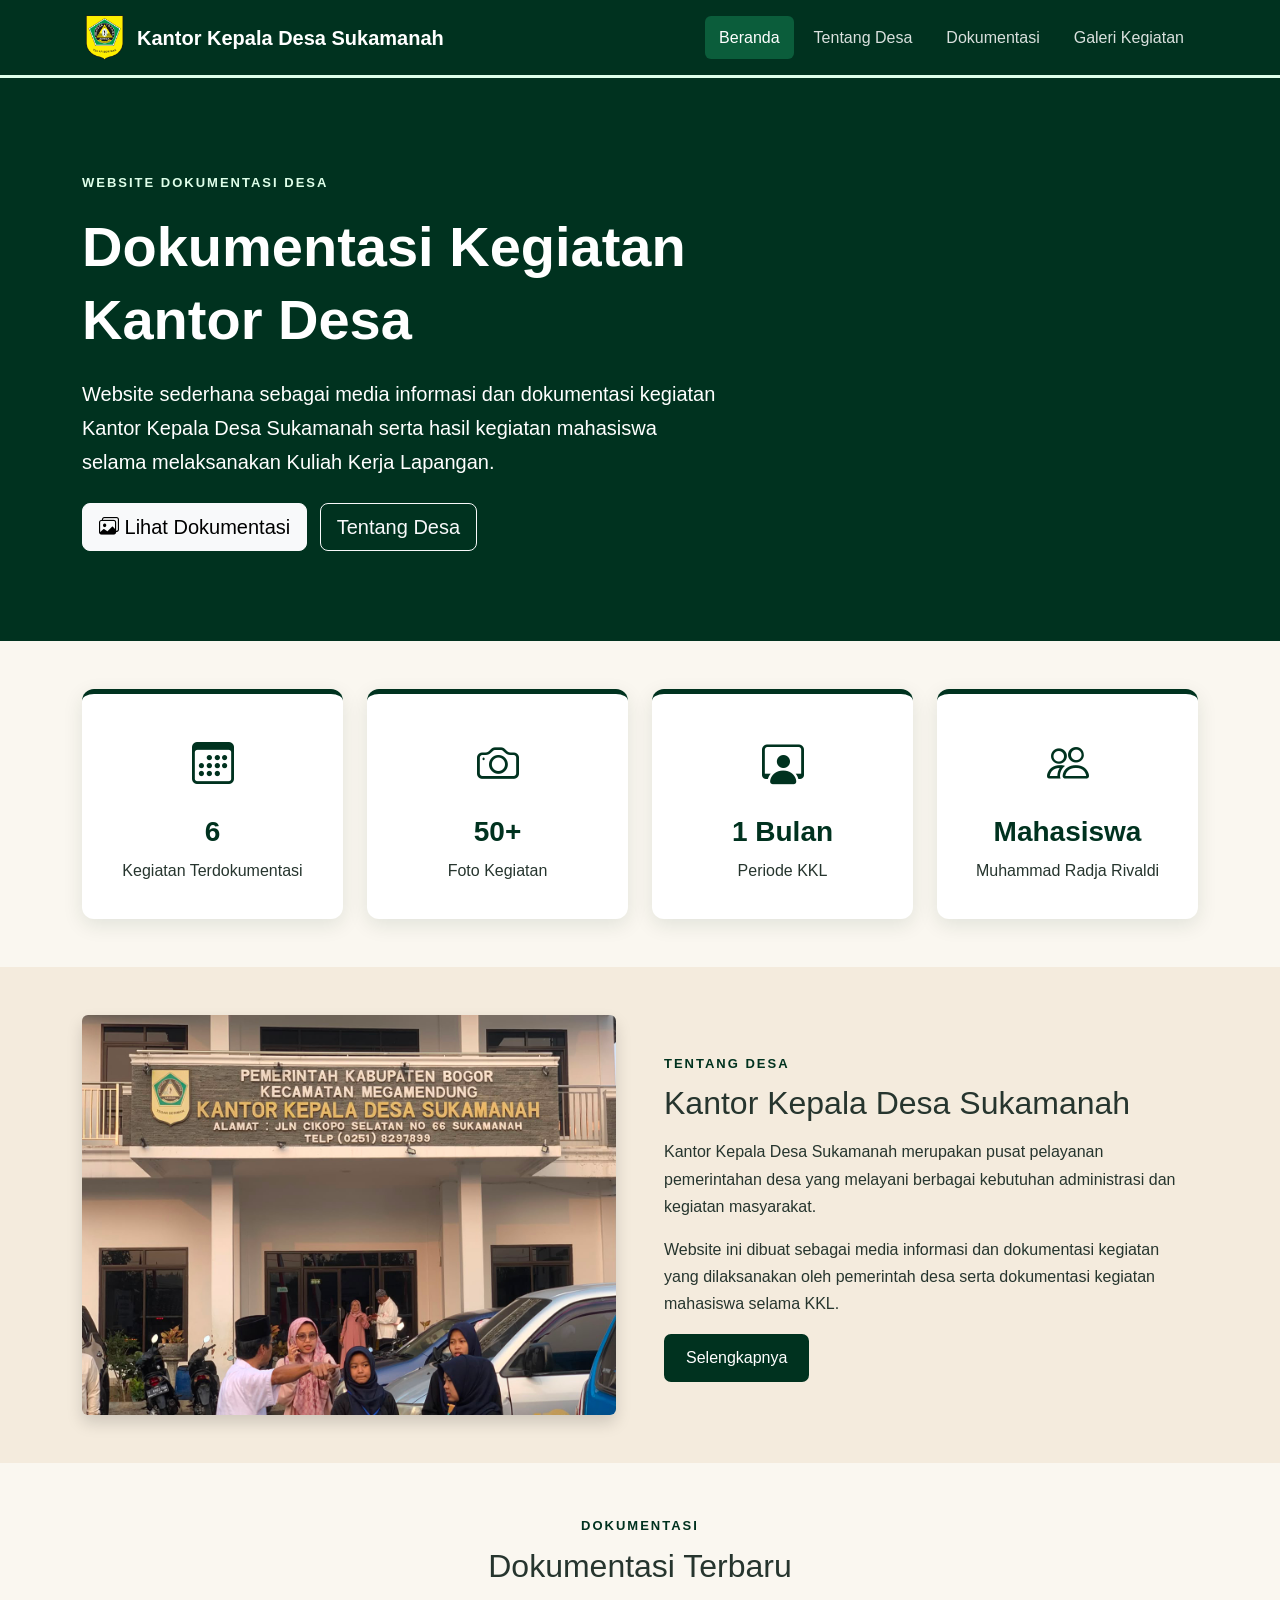
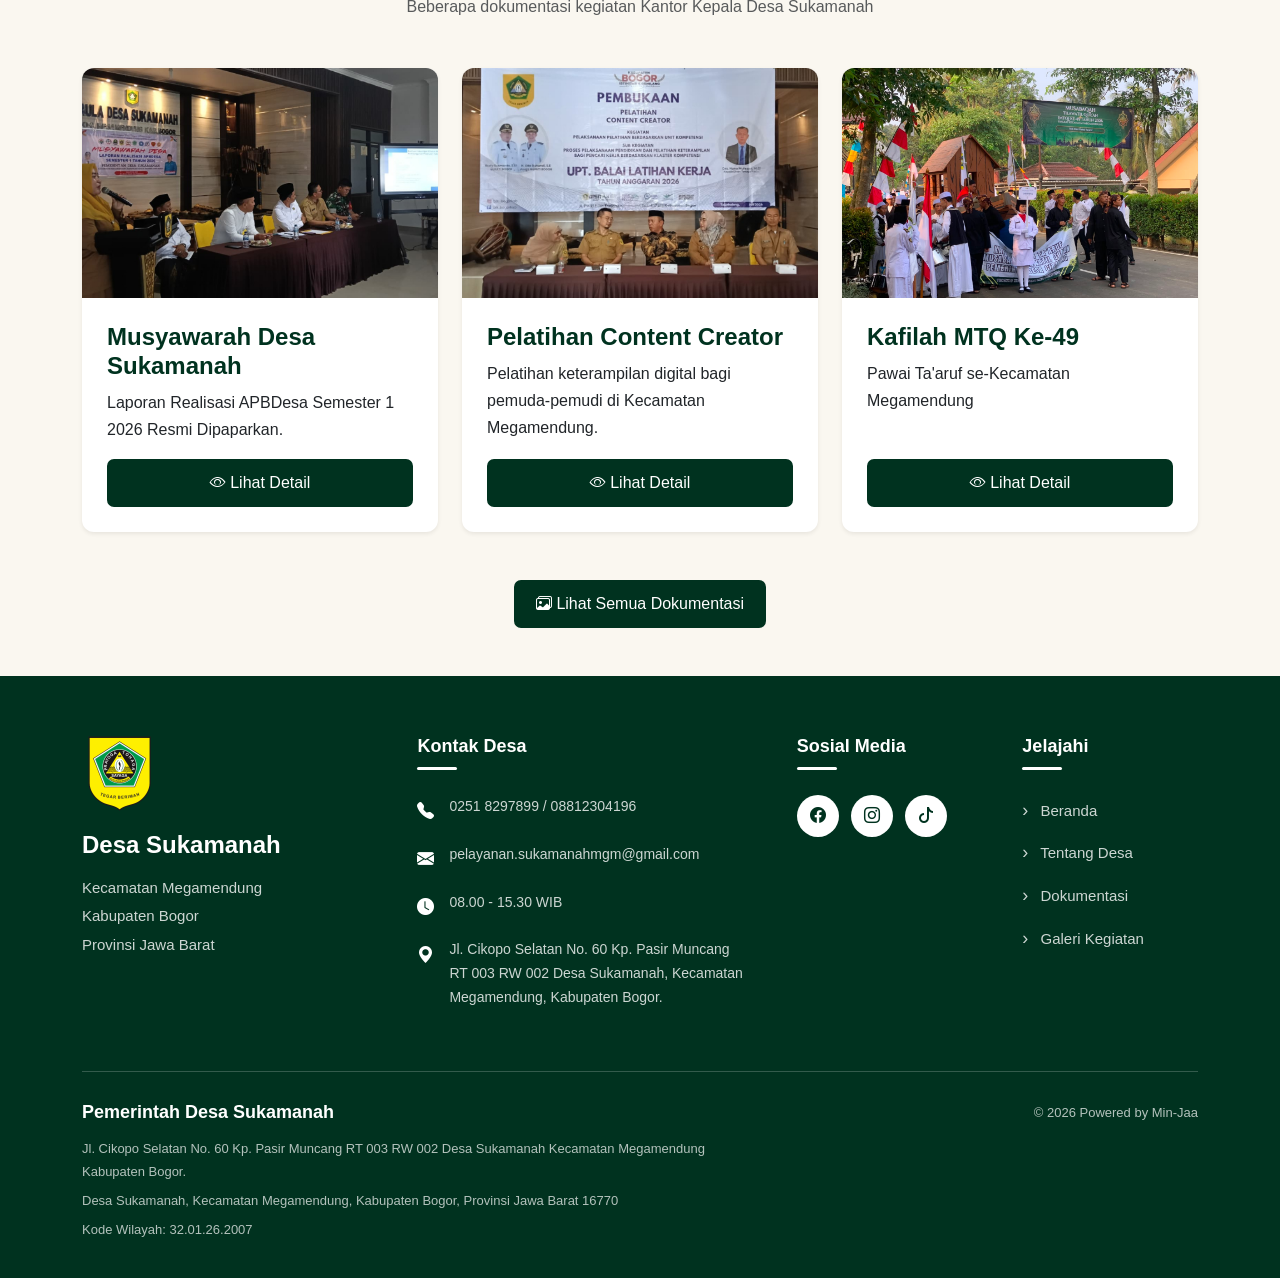
==== commit c01d3380: "Update social media links in index.html" ====
--- a/index.html
+++ b/index.html
@@ -740,12 +740,12 @@
                         <i class="bi bi-facebook"></i>
                     </a>
 
-                    <a href="#" aria-label="Instagram">
+                    <a href="https://www.instagram.com/sukamanah.mgm" aria-label="Instagram">
                         <i class="bi bi-instagram"></i>
                     </a>
 
-                    <a href="#" aria-label="YouTube">
-                        <i class="bi bi-youtube"></i>
+                    <a href="https://www.tiktok.com/@sukamanah.mgm" aria-label="Tiktok">
+                        <i class="bi bi-tiktok"></i>
                     </a>
 
                 </div>
--- a/css/style.css
+++ b/css/style.css
@@ -1,3 +1,7 @@
+/* =====================================================
+   ROOT / VARIABLE
+===================================================== */
+
 :root {
     --primary-color: #00321F;
     --primary-light: #0B5D3B;
@@ -10,6 +14,11 @@
     --border-color: #D0D0D0;
 }
 
+
+/* =====================================================
+   GLOBAL
+===================================================== */
+
 * {
     box-sizing: border-box;
 }
@@ -37,9 +46,9 @@
 }
 
 
-/* =========================
+/* =====================================================
    NAVBAR
-========================= */
+===================================================== */
 
 .navbar {
     background-color: var(--primary-color);
@@ -80,9 +89,9 @@
 }
 
 
-/* =========================
+/* =====================================================
    LOGO
-========================= */
+===================================================== */
 
 .logo-navbar {
     width: 45px;
@@ -99,16 +108,16 @@
 }
 
 .footer-logo {
-    width: 70px;
-    height: 70px;
+    width: 75px;
+    height: 75px;
     object-fit: contain;
-    margin-bottom: 15px;
-}
-
-
-/* =========================
+    margin-bottom: 20px;
+}
+
+
+/* =====================================================
    HERO
-========================= */
+===================================================== */
 
 .hero {
     min-height: 520px;
@@ -143,9 +152,9 @@
 }
 
 
-/* =========================
+/* =====================================================
    PAGE HEADER
-========================= */
+===================================================== */
 
 .page-header {
     position: relative;
@@ -156,44 +165,44 @@
     background-color: var(--primary-color);
 }
 
-.page-header h1 {
-    position: relative;
-    z-index: 2;
-    font-weight: 700;
-}
-
+.page-header h1,
 .page-header p {
     position: relative;
     z-index: 2;
+}
+
+.page-header h1 {
+    font-weight: 700;
+}
+
+.page-header p {
     margin-bottom: 0;
 }
 
-.page-header::before {
-    content: "";
-    position: absolute;
-    width: 150px;
-    height: 150px;
-    left: -75px;
-    top: -75px;
-    border: 3px solid rgba(222, 255, 234, 0.2);
-    transform: rotate(45deg);
-}
-
+.page-header::before,
 .page-header::after {
     content: "";
     position: absolute;
     width: 150px;
     height: 150px;
+    border: 3px solid rgba(222, 255, 234, 0.2);
+    transform: rotate(45deg);
+}
+
+.page-header::before {
+    left: -75px;
+    top: -75px;
+}
+
+.page-header::after {
     right: -75px;
     bottom: -75px;
-    border: 3px solid rgba(222, 255, 234, 0.2);
-    transform: rotate(45deg);
-}
-
-
-/* =========================
+}
+
+
+/* =====================================================
    BUTTON
-========================= */
+===================================================== */
 
 .btn-main {
     color: var(--white-color);
@@ -225,9 +234,9 @@
 }
 
 
-/* =========================
+/* =====================================================
    STAT CARD
-========================= */
+===================================================== */
 
 .stat-card {
     position: relative;
@@ -262,18 +271,18 @@
 }
 
 
-/* =========================
+/* =====================================================
    SECTION
-========================= */
+===================================================== */
 
 .section-light {
     background-color: var(--batik-cream);
 }
 
 
-/* =========================
+/* =====================================================
    CARD
-========================= */
+===================================================== */
 
 .card {
     background-color: var(--white-color);
@@ -304,9 +313,9 @@
 }
 
 
-/* =========================
+/* =====================================================
    BADGE
-========================= */
+===================================================== */
 
 .badge-main {
     display: inline-block;
@@ -317,9 +326,9 @@
 }
 
 
-/* =========================
+/* =====================================================
    ICON
-========================= */
+===================================================== */
 
 .icon-main {
     color: var(--primary-color);
@@ -331,9 +340,9 @@
 }
 
 
-/* =========================
+/* =====================================================
    GALERI
-========================= */
+===================================================== */
 
 .gallery-item {
     overflow: hidden;
@@ -373,9 +382,9 @@
 }
 
 
-/* =========================
+/* =====================================================
    FILTER
-========================= */
+===================================================== */
 
 .filter-btn {
     margin: 5px;
@@ -388,9 +397,9 @@
 }
 
 
-/* =========================
+/* =====================================================
    FORM
-========================= */
+===================================================== */
 
 .form-control {
     padding: 11px 13px;
@@ -404,9 +413,9 @@
 }
 
 
-/* =========================
+/* =====================================================
    CONTACT
-========================= */
+===================================================== */
 
 .contact-item {
     display: flex;
@@ -429,30 +438,225 @@
 }
 
 
-/* =========================
+/* =====================================================
    FOOTER
-========================= */
-
-.footer {
+===================================================== */
+
+.site-footer {
+    background-color: var(--primary-color);
+    color: var(--white-color);
+    padding-top: 60px;
+    margin-top: 0;
+}
+
+
+/* =====================================================
+   FOOTER MAIN
+===================================================== */
+
+.footer-main {
+    display: grid;
+    grid-template-columns: 1.3fr 1.5fr 0.8fr 0.8fr;
+    gap: 50px;
+    padding-bottom: 45px;
+}
+
+
+/* =====================================================
+   FOOTER BRAND
+===================================================== */
+
+.footer-brand {
+    padding-right: 30px;
+}
+
+.footer-brand h3 {
+    font-size: 24px;
+    font-weight: 700;
+    margin-bottom: 15px;
+    color: var(--white-color);
+}
+
+.footer-brand p {
+    margin: 3px 0;
+    font-size: 15px;
+    color: rgba(255, 255, 255, 0.8);
+}
+
+
+/* =====================================================
+   FOOTER COLUMN
+===================================================== */
+
+.footer-column h4 {
     position: relative;
-    padding: 45px 0;
-    color: var(--white-color);
-    background-color: var(--primary-color);
-    border-top: 4px solid var(--batik-gold);
-}
-
-.footer h5 {
-    color: var(--batik-gold);
-}
-
-.footer hr {
-    border-color: rgba(222, 255, 234, 0.4);
-}
-
-
-/* =========================
-   ANIMASI
-========================= */
+    font-size: 18px;
+    font-weight: 700;
+    margin-bottom: 25px;
+    padding-bottom: 12px;
+    color: var(--white-color);
+}
+
+.footer-column h4::after {
+    content: "";
+    position: absolute;
+    left: 0;
+    bottom: 0;
+    width: 40px;
+    height: 3px;
+    background-color: var(--white-color);
+    border-radius: 5px;
+}
+
+
+/* =====================================================
+   FOOTER CONTACT
+===================================================== */
+
+.footer-info p {
+    display: flex;
+    align-items: flex-start;
+    gap: 12px;
+    margin-bottom: 16px;
+    font-size: 14px;
+    line-height: 1.7;
+    color: rgba(255, 255, 255, 0.8);
+}
+
+.footer-info i {
+    min-width: 20px;
+    margin-top: 3px;
+    font-size: 17px;
+    color: var(--white-color);
+}
+
+.footer-info a {
+    color: rgba(255, 255, 255, 0.8);
+    text-decoration: none;
+    transition: color 0.3s ease;
+}
+
+.footer-info a:hover {
+    color: var(--white-color);
+}
+
+
+/* =====================================================
+   SOCIAL MEDIA
+===================================================== */
+
+.social-links {
+    display: flex;
+    gap: 12px;
+}
+
+.social-links a {
+    width: 42px;
+    height: 42px;
+    display: flex;
+    align-items: center;
+    justify-content: center;
+    color: var(--primary-color);
+    background-color: var(--white-color);
+    border-radius: 50%;
+    text-decoration: none;
+    transition: all 0.3s ease;
+}
+
+.social-links a:hover {
+    transform: translateY(-5px);
+    background-color: rgba(255, 255, 255, 0.85);
+}
+
+
+/* =====================================================
+   FOOTER NAVIGATION
+===================================================== */
+
+.footer-menu {
+    list-style: none;
+    padding: 0;
+    margin: 0;
+}
+
+.footer-menu li {
+    margin-bottom: 12px;
+}
+
+.footer-menu a {
+    color: rgba(255, 255, 255, 0.8);
+    font-size: 15px;
+    text-decoration: none;
+    transition: all 0.3s ease;
+}
+
+.footer-menu a::before {
+    content: "›";
+    margin-right: 8px;
+    font-size: 18px;
+}
+
+.footer-menu a:hover {
+    color: var(--white-color);
+    padding-left: 5px;
+}
+
+
+/* =====================================================
+   FOOTER DIVIDER
+===================================================== */
+
+.footer-divider {
+    width: 100%;
+    height: 1px;
+    margin: 0;
+    background-color: rgba(255, 255, 255, 0.2);
+}
+
+
+/* =====================================================
+   FOOTER BOTTOM
+===================================================== */
+
+.footer-bottom {
+    display: flex;
+    justify-content: space-between;
+    gap: 40px;
+    padding: 30px 0;
+}
+
+.footer-government {
+    max-width: 650px;
+}
+
+.footer-government h4 {
+    font-size: 18px;
+    font-weight: 700;
+    margin-bottom: 15px;
+    color: var(--white-color);
+}
+
+.footer-government p {
+    font-size: 13px;
+    line-height: 1.7;
+    color: rgba(255, 255, 255, 0.7);
+    margin-bottom: 7px;
+}
+
+.footer-copyright {
+    text-align: right;
+}
+
+.footer-copyright p {
+    font-size: 13px;
+    color: rgba(255, 255, 255, 0.7);
+    margin-bottom: 5px;
+}
+
+
+/* =====================================================
+   ANIMATION
+===================================================== */
 
 .animate-on-scroll {
     opacity: 0;
@@ -468,9 +672,9 @@
 }
 
 
-/* =========================
+/* =====================================================
    BACK TO TOP
-========================= */
+===================================================== */
 
 #backToTop {
     position: fixed;
@@ -478,16 +682,21 @@
     bottom: 25px;
     width: 45px;
     height: 45px;
-    border: none;
-    border-radius: 50%;
-    color: var(--white-color);
-    background-color: var(--primary-color);
+
     display: flex;
     align-items: center;
     justify-content: center;
+
+    border: none;
+    border-radius: 50%;
+
+    color: var(--white-color);
+    background-color: var(--primary-color);
+
     opacity: 0;
     visibility: hidden;
     cursor: pointer;
+
     transition: all 0.3s ease;
     z-index: 999;
 }
@@ -503,9 +712,35 @@
 }
 
 
-/* =========================
+/* =====================================================
    RESPONSIVE TABLET
-========================= */
+===================================================== */
+
+@media (max-width: 991px) {
+
+    .footer-main {
+        grid-template-columns: 1fr 1fr;
+        gap: 40px;
+    }
+
+    .footer-brand {
+        padding-right: 0;
+    }
+
+    .footer-bottom {
+        flex-direction: column;
+    }
+
+    .footer-copyright {
+        text-align: left;
+    }
+
+}
+
+
+/* =====================================================
+   RESPONSIVE TABLET / MOBILE
+===================================================== */
 
 @media (max-width: 768px) {
 
@@ -533,9 +768,9 @@
 }
 
 
-/* =========================
+/* =====================================================
    RESPONSIVE MOBILE
-========================= */
+===================================================== */
 
 @media (max-width: 576px) {
 
@@ -590,9 +825,37 @@
         height: 220px;
     }
 
-    .footer {
-        padding: 35px 15px;
-    }
+
+    /* FOOTER MOBILE */
+
+    .site-footer {
+        padding-top: 45px;
+    }
+
+    .footer-main {
+        grid-template-columns: 1fr;
+        gap: 35px;
+    }
+
+    .footer-brand h3 {
+        font-size: 21px;
+    }
+
+    .footer-column h4 {
+        margin-bottom: 20px;
+    }
+
+    .footer-bottom {
+        padding: 25px 0;
+    }
+
+    .footer-government p,
+    .footer-copyright p {
+        font-size: 12px;
+    }
+
+
+    /* BACK TO TOP MOBILE */
 
     #backToTop {
         right: 15px;
@@ -601,4 +864,5 @@
         height: 40px;
     }
 
-}+}
+
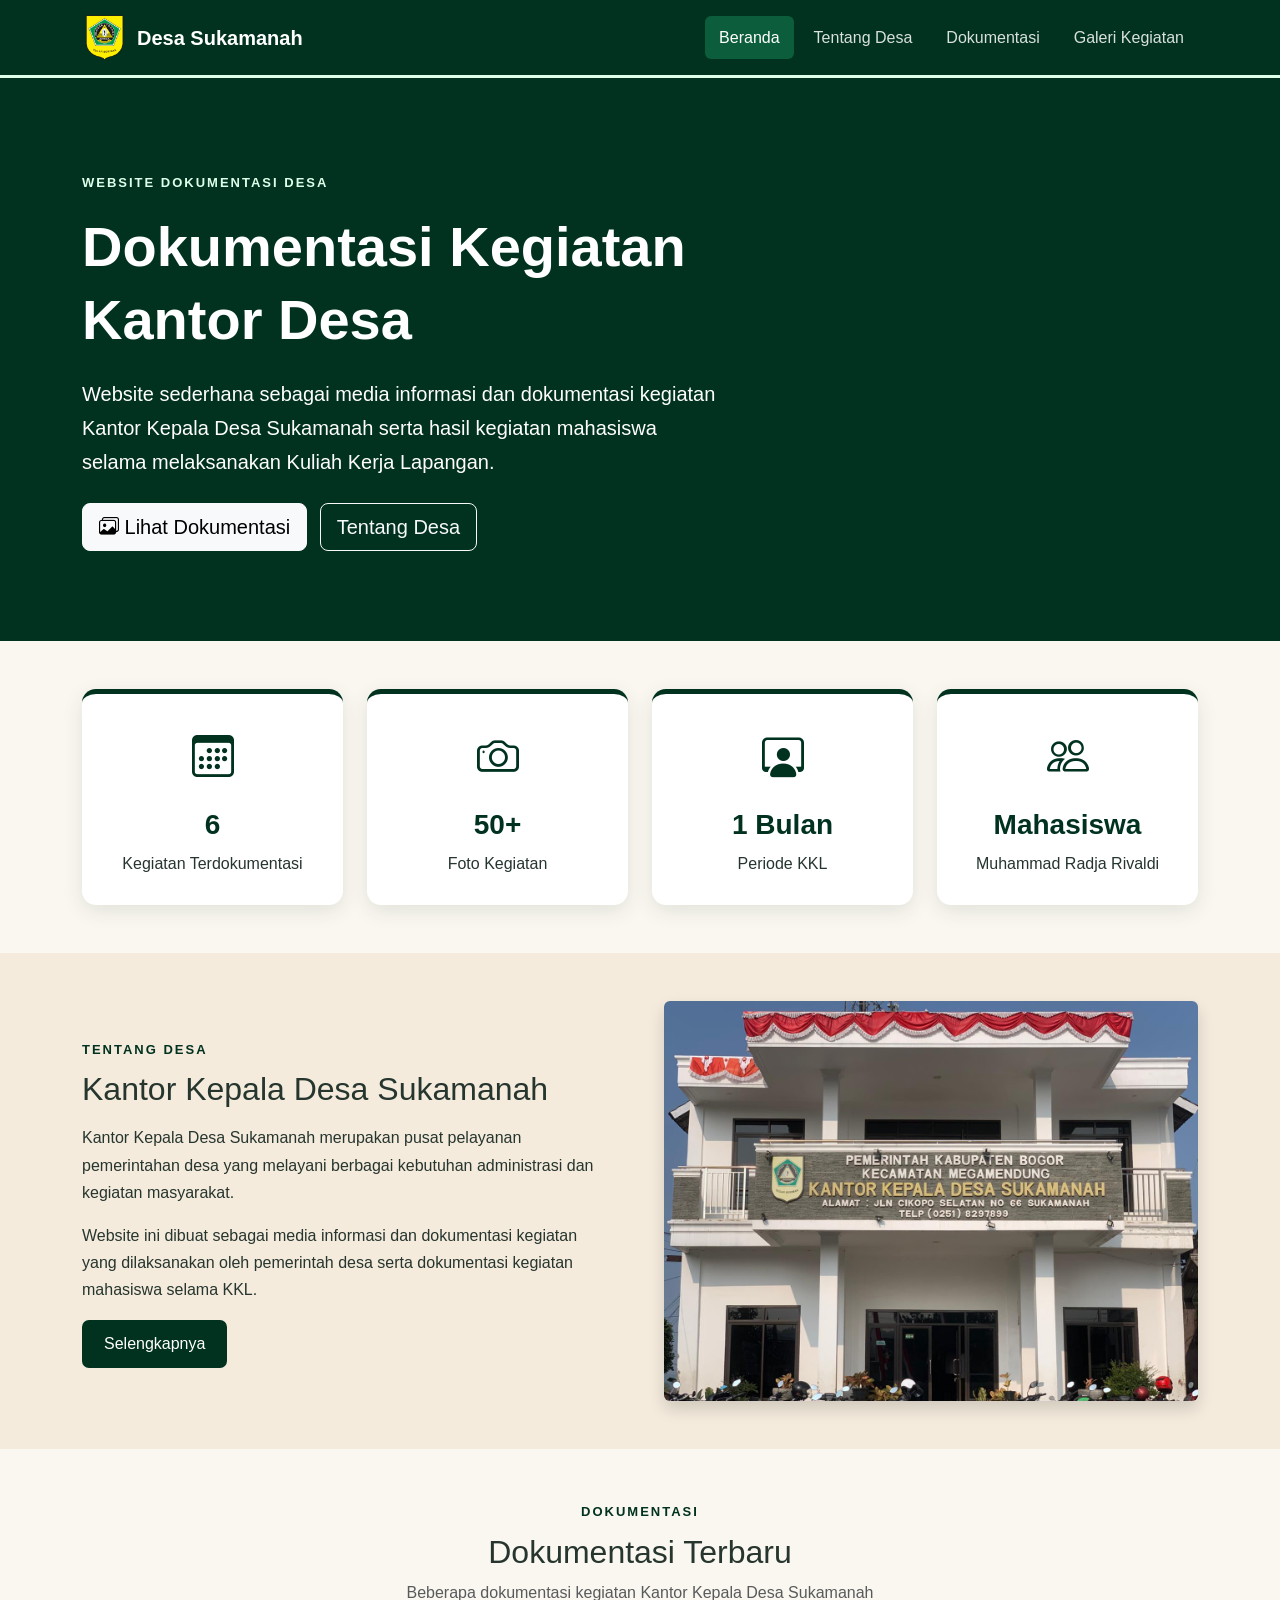
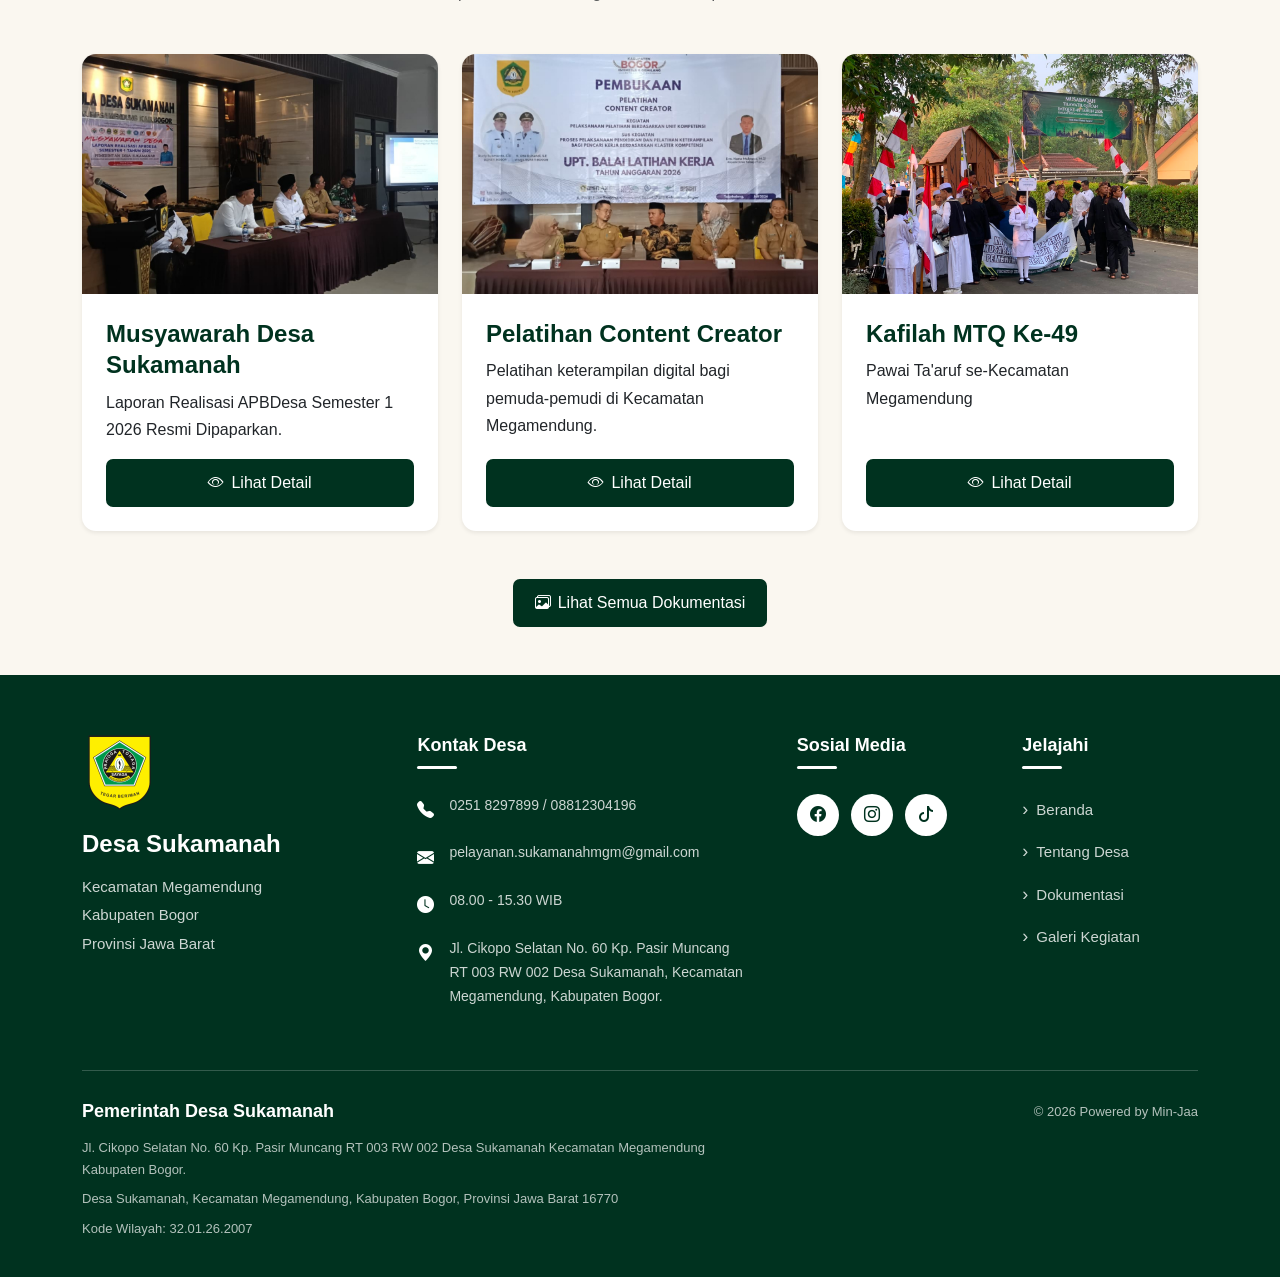
==== commit dcfe711d: "Update fmt.Println message from 'Hello' to 'Goodbye'" ====
--- a/index.html
+++ b/index.html
@@ -1,721 +1,498 @@
 <!DOCTYPE html>
-
 <html lang="id">
-
 <head>
     <meta charset="UTF-8">
     <meta name="viewport" content="width=device-width, initial-scale=1.0">
-
-
-<title>Beranda - Kantor Kepala Desa Sukamanah Bogor</title>
-
-<link href="https://cdn.jsdelivr.net/npm/bootstrap@5.3.3/dist/css/bootstrap.min.css" rel="stylesheet">
-
-<link rel="stylesheet" href="https://cdn.jsdelivr.net/npm/bootstrap-icons@1.11.3/font/bootstrap-icons.min.css">
-
-<link rel="stylesheet" href="css/style.css">
-
+    <meta name="description" content="Website informasi dan dokumentasi kegiatan Kantor Kepala Desa Sukamanah, Kecamatan Megamendung, Kabupaten Bogor beserta hasil KKL Mahasiswa.">
+    
+    <title>Beranda - Kantor Kepala Desa Sukamanah Bogor</title>
+
+    <link href="https://cdn.jsdelivr.net/npm/bootstrap@5.3.3/dist/css/bootstrap.min.css" rel="stylesheet">
+    <link rel="stylesheet" href="https://cdn.jsdelivr.net/npm/bootstrap-icons@1.11.3/font/bootstrap-icons.min.css">
+    <link rel="stylesheet" href="css/style.css">
+
+<style>
+/* =========================================================
+   BERANDA - POLISH & RESPONSIVE OVERRIDE
+   ========================================================= */
+
+/* Jarak antar bagian */
+.hero {
+    overflow: hidden;
+}
+
+.stat-card {
+    height: 100%;
+    display: flex;
+    flex-direction: column;
+    align-items: center;
+    justify-content: center;
+    padding: 28px 20px;
+    border-radius: 14px;
+    transition: transform 0.25s ease, box-shadow 0.25s ease;
+}
+
+.stat-card:hover {
+    transform: translateY(-4px);
+}
+
+/* Kartu dokumentasi */
+.card {
+    overflow: hidden;
+    border: 0;
+    border-radius: 14px;
+    transition: transform 0.25s ease, box-shadow 0.25s ease;
+}
+
+.card:hover {
+    transform: translateY(-5px);
+}
+
+.card-img-top {
+    width: 100%;
+    height: 240px;
+    object-fit: cover;
+}
+
+.card-body {
+    padding: 24px;
+}
+
+.card-title {
+    line-height: 1.3;
+    color: #00321F;
+}
+
+.card-text {
+    line-height: 1.7;
+}
+
+/* Tombol agar seragam */
+.btn-main {
+    min-height: 44px;
+    display: inline-flex;
+    align-items: center;
+    justify-content: center;
+    gap: 7px;
+}
+
+/* Gambar tentang desa */
+.section-light img {
+    width: 100%;
+    max-height: 430px;
+    object-fit: cover;
+}
+
+/* Modal */
+.modal-content {
+    border: 0;
+    border-radius: 16px;
+    overflow: hidden;
+}
+
+.modal-header {
+    padding: 18px 24px;
+}
+
+.modal-body {
+    padding: 24px;
+}
+
+.modal-body img {
+    width: 100%;
+    max-height: 480px;
+    object-fit: cover;
+}
+
+/* Hero agar teks tidak terlalu melebar */
+.hero .container {
+    position: relative;
+    z-index: 1;
+}
+
+.hero .lead {
+    max-width: 760px;
+    line-height: 1.7;
+}
+
+/* Footer tetap rapi di layar kecil */
+.footer-info p {
+    overflow-wrap: anywhere;
+}
+
+/* Tablet */
+@media (max-width: 991.98px) {
+    .hero {
+        text-align: center;
+    }
+
+    .hero .col-lg-7 {
+        width: 100%;
+    }
+
+    .hero .lead {
+        margin-left: auto;
+        margin-right: auto;
+    }
+}
+
+/* HP */
+@media (max-width: 575.98px) {
+    .hero .display-4 {
+        font-size: 2.15rem;
+    }
+
+    .hero .lead {
+        font-size: 1rem;
+    }
+
+    .hero .btn {
+        width: 100%;
+        margin: 5px 0 !important;
+    }
+
+    .stat-card {
+        padding: 24px 16px;
+    }
+
+    .card-img-top {
+        height: 220px;
+    }
+
+    .card-body {
+        padding: 20px;
+    }
+
+    .modal-body {
+        padding: 18px;
+    }
+
+    .modal-body img {
+        max-height: 320px;
+    }
+}
+</style>
 
 </head>
 
 <body>
 
 <!-- NAVBAR -->
-
 <nav class="navbar navbar-expand-lg navbar-dark sticky-top">
-
-
-<div class="container">
-
-    <a class="navbar-brand d-flex align-items-center fw-bold" href="index.html">
-
-        <img
-            src="images/desa.png"
-            alt="Logo Desa Sukamanah"
-            class="logo-navbar"
-        >
-
-        <span>
-            Kantor Kepala Desa Sukamanah
-        </span>
-
-    </a>
-
-    <button
-        class="navbar-toggler"
-        type="button"
-        data-bs-toggle="collapse"
-        data-bs-target="#navbarNav"
-        aria-controls="navbarNav"
-        aria-expanded="false"
-        aria-label="Buka menu navigasi"
-    >
-        <span class="navbar-toggler-icon"></span>
-    </button>
-
-    <div class="collapse navbar-collapse" id="navbarNav">
-
-        <ul class="navbar-nav ms-auto">
-
-            <li class="nav-item">
-                <a class="nav-link active" href="index.html">
-                    Beranda
-                </a>
-            </li>
-
-            <li class="nav-item">
-                <a class="nav-link" href="tentang.html">
-                    Tentang Desa
-                </a>
-            </li>
-
-            <li class="nav-item">
-                <a class="nav-link" href="dokumentasi.html">
-                    Dokumentasi
-                </a>
-            </li>
-
-            <li class="nav-item">
-                <a class="nav-link" href="galeri.html">
-                    Galeri Kegiatan
-                </a>
-            </li>
-
-        </ul>
-
-    </div>
-
-</div>
-
-
+    <div class="container">
+        <a class="navbar-brand d-flex align-items-center fw-bold" href="index.html">
+            <img src="images/desa.png" alt="Logo Desa Sukamanah" class="logo-navbar">
+            <span>Desa Sukamanah</span>
+        </a>
+
+        <button class="navbar-toggler" type="button" data-bs-toggle="collapse" data-bs-target="#navbarNav" aria-controls="navbarNav" aria-expanded="false" aria-label="Buka menu navigasi">
+            <span class="navbar-toggler-icon"></span>
+        </button>
+
+        <div class="collapse navbar-collapse" id="navbarNav">
+            <ul class="navbar-nav ms-auto">
+                <li class="nav-item">
+                    <a class="nav-link active" href="index.html">Beranda</a>
+                </li>
+                <li class="nav-item">
+                    <a class="nav-link" href="tentang.html">Tentang Desa</a>
+                </li>
+                <li class="nav-item">
+                    <a class="nav-link" href="dokumentasi.html">Dokumentasi</a>
+                </li>
+                <li class="nav-item">
+                    <a class="nav-link" href="galeri.html">Galeri Kegiatan</a>
+                </li>
+            </ul>
+        </div>
+    </div>
 </nav>
 
 <!-- HERO -->
-
 <section class="hero">
-
-
-<div class="container">
-
-    <div class="row align-items-center">
-
-        <div class="col-lg-7">
-
-            <span class="hero-label">
-                WEBSITE DOKUMENTASI DESA
-            </span>
-
-            <h1 class="display-4 fw-bold mt-3">
-                Dokumentasi Kegiatan Kantor Desa
-            </h1>
-
-            <p class="lead mt-3">
-                Website sederhana sebagai media informasi dan dokumentasi
-                kegiatan Kantor Kepala Desa Sukamanah serta hasil kegiatan
-                mahasiswa selama melaksanakan Kuliah Kerja Lapangan.
-            </p>
-
-            <div class="mt-4">
-
-                <a href="dokumentasi.html" class="btn btn-light btn-lg me-2">
-                    <i class="bi bi-images"></i>
-                    Lihat Dokumentasi
-                </a>
-
-                <a href="tentang.html" class="btn btn-outline-light btn-lg">
-                    Tentang Desa
-                </a>
-
-            </div>
-
-        </div>
-
-    </div>
-
-</div>
-
-
+    <div class="container">
+        <div class="row align-items-center">
+            <div class="col-lg-7">
+                <span class="hero-label">WEBSITE DOKUMENTASI DESA</span>
+                <h1 class="display-4 fw-bold mt-3">Dokumentasi Kegiatan Kantor Desa</h1>
+                <p class="lead mt-3">
+                    Website sederhana sebagai media informasi dan dokumentasi
+                    kegiatan Kantor Kepala Desa Sukamanah serta hasil kegiatan
+                    mahasiswa selama melaksanakan Kuliah Kerja Lapangan.
+                </p>
+
+                <div class="mt-4">
+                    <a href="dokumentasi.html" class="btn btn-light btn-lg me-2">
+                        <i class="bi bi-images"></i> Lihat Dokumentasi
+                    </a>
+                    <a href="tentang.html" class="btn btn-outline-light btn-lg">
+                        Tentang Desa
+                    </a>
+                </div>
+            </div>
+        </div>
+    </div>
 </section>
 
 <!-- STATISTIK -->
-
 <section class="py-5">
-
-
-<div class="container">
-
-    <div class="row g-4">
-
-        <div class="col-md-3">
-
-            <div class="stat-card text-center h-100">
-
-                <i class="bi bi-calendar3"></i>
-
-                <h3>6</h3>
-
-                <p>
-                    Kegiatan Terdokumentasi
-                </p>
-
-            </div>
-
-        </div>
-
-
-        <div class="col-md-3">
-
-            <div class="stat-card text-center h-100">
-
-                <i class="bi bi-camera"></i>
-
-                <h3>50+</h3>
-
-                <p>
-                    Foto Kegiatan
-                </p>
-
-            </div>
-
-        </div>
-
-
-        <div class="col-md-3">
-
-            <div class="stat-card text-center h-100">
-
-                <i class="bi bi-person-workspace"></i>
-
-                <h3>1 Bulan</h3>
-
-                <p>
-                    Periode KKL
-                </p>
-
-            </div>
-
-        </div>
-
-           <div class="col-md-3">
-
+    <div class="container">
+        <div class="row g-4">
+            <div class="col-md-6 col-lg-3">
                 <div class="stat-card text-center h-100">
-
+                    <i class="bi bi-calendar3"></i>
+                    <h3>6</h3>
+                    <p>Kegiatan Terdokumentasi</p>
+                </div>
+            </div>
+
+            <div class="col-md-6 col-lg-3">
+                <div class="stat-card text-center h-100">
+                    <i class="bi bi-camera"></i>
+                    <h3>50+</h3>
+                    <p>Foto Kegiatan</p>
+                </div>
+            </div>
+
+            <div class="col-md-6 col-lg-3">
+                <div class="stat-card text-center h-100">
+                    <i class="bi bi-person-workspace"></i>
+                    <h3>1 Bulan</h3>
+                    <p>Periode KKL</p>
+                </div>
+            </div>
+
+            <div class="col-md-6 col-lg-3">
+                <div class="stat-card text-center h-100">
                     <i class="bi bi-people"></i>
-
-                    <h3>
-                        Mahasiswa
-                    </h3>
-
-                    <p>
-                        Muhammad Radja Rivaldi
-                    </p>
-
-                </div>
-
-            </div>
-
-
-    </div>
-
-</div>
-
-
+                    <h3>Mahasiswa</h3>
+                    <p>Muhammad Radja Rivaldi</p>
+                </div>
+            </div>
+        </div>
+    </div>
 </section>
 
 <!-- TENTANG SINGKAT -->
-
 <section class="section-light py-5">
-
-
-<div class="container">
-
-    <div class="row align-items-center g-5">
-
-        <div class="col-md-6">
-
-            <img
-                src="images/desa.jpeg"
-                class="img-fluid rounded shadow"
-                alt="Kantor Kepala Desa Sukamanah"
-            >
-
-        </div>
-
-        <div class="col-md-6">
-
-            <span class="section-label">
-                TENTANG DESA
-            </span>
-
-            <h2 class="mt-2">
-                Kantor Kepala Desa Sukamanah
-            </h2>
-
-            <p class="mt-3">
-                Kantor Kepala Desa Sukamanah merupakan pusat pelayanan
-                pemerintahan desa yang melayani berbagai kebutuhan
-                administrasi dan kegiatan masyarakat.
-            </p>
-
-            <p>
-                Website ini dibuat sebagai media informasi dan dokumentasi
-                kegiatan yang dilaksanakan oleh pemerintah desa serta
-                dokumentasi kegiatan mahasiswa selama KKL.
-            </p>
-
-            <a href="tentang.html" class="btn btn-main">
-                Selengkapnya
+    <div class="container">
+        <div class="row align-items-center g-5">
+            <div class="col-md-6">
+                <span class="section-label">TENTANG DESA</span>
+                <h2 class="mt-2">Kantor Kepala Desa Sukamanah</h2>
+                <p class="mt-3">
+                    Kantor Kepala Desa Sukamanah merupakan pusat pelayanan
+                    pemerintahan desa yang melayani berbagai kebutuhan
+                    administrasi dan kegiatan masyarakat.
+                </p>
+                <p>
+                    Website ini dibuat sebagai media informasi dan dokumentasi
+                    kegiatan yang dilaksanakan oleh pemerintah desa serta
+                    dokumentasi kegiatan mahasiswa selama KKL.
+                </p>
+                <a href="tentang.html" class="btn btn-main">Selengkapnya</a>
+            </div>
+
+            <div class="col-md-6">
+                <img src="images/desa.jpeg" class="img-fluid rounded shadow" alt="Kantor Kepala Desa Sukamanah">
+            </div>
+        </div>
+    </div>
+</section>
+
+<!-- DOKUMENTASI TERBARU -->
+<section class="py-5">
+    <div class="container">
+        <div class="text-center mb-5">
+            <span class="section-label">DOKUMENTASI</span>
+            <h2 class="mt-2">Dokumentasi Terbaru</h2>
+            <p class="text-muted">Beberapa dokumentasi kegiatan Kantor Kepala Desa Sukamanah</p>
+        </div>
+
+        <!-- =====================================
+             CARD DOKUMENTASI
+        ====================================== -->
+        <div class="row g-4">
+            <!-- CARD 1 -->
+            <div class="col-md-6 col-lg-4">
+                <div class="card h-100 shadow-sm">
+                    <img src="images/kegiatan-musyawarah-1.jpeg" class="card-img-top" alt="Musyawarah Desa">
+                    <div class="card-body d-flex flex-column">
+                        <h4 class="card-title">Musyawarah Desa Sukamanah</h4>
+                        <p class="card-text">Laporan Realisasi APBDesa Semester 1 2026 Resmi Dipaparkan.</p>
+                        <button type="button" class="btn btn-main mt-auto" data-bs-toggle="modal" data-bs-target="#modalMusyawarah">
+                            <i class="bi bi-eye"></i> Lihat Detail
+                        </button>
+                    </div>
+                </div>
+            </div>
+
+            <!-- CARD 2 -->
+            <div class="col-md-6 col-lg-4">
+                <div class="card h-100 shadow-sm">
+                    <img src="images/kegiatan-pelatihan content creator-1.jpeg" class="card-img-top" alt="Pelatihan Content Creator">
+                    <div class="card-body d-flex flex-column">
+                        <h4 class="card-title">Pelatihan Content Creator</h4>
+                        <p class="card-text">Pelatihan keterampilan digital bagi pemuda-pemudi di Kecamatan Megamendung.</p>
+                        <button type="button" class="btn btn-main mt-auto" data-bs-toggle="modal" data-bs-target="#modalContentCreator">
+                            <i class="bi bi-eye"></i> Lihat Detail
+                        </button>
+                    </div>
+                </div>
+            </div>
+
+            <!-- CARD 3 -->
+            <div class="col-md-6 col-lg-4">
+                <div class="card h-100 shadow-sm">
+                    <img src="images/kegiatan-sosial-1.jpeg" class="card-img-top" alt="Kegiatan Sosial">
+                    <div class="card-body d-flex flex-column">
+                        <h4 class="card-title">Kafilah MTQ Ke-49</h4>
+                        <p class="card-text">Pawai Ta'aruf se-Kecamatan Megamendung</p>
+                        <button type="button" class="btn btn-main mt-auto" data-bs-toggle="modal" data-bs-target="#modalSosial">
+                            <i class="bi bi-eye"></i> Lihat Detail
+                        </button>
+                    </div>
+                </div>
+            </div>
+        </div>
+
+        <!-- TOMBOL SEMUA DOKUMENTASI -->
+        <div class="text-center mt-5">
+            <a href="dokumentasi.html" class="btn btn-main">
+                <i class="bi bi-images"></i> Lihat Semua Dokumentasi
             </a>
-
-        </div>
-
-    </div>
-
-</div>
-
-
-</section>
-
-<!-- DOKUMENTASI TERBARU -->
-
-<section class="py-5">
-
-
-<div class="container">
-
-    <div class="text-center mb-5">
-
-        <span class="section-label">
-            DOKUMENTASI
-        </span>
-
-        <h2 class="mt-2">
-            Dokumentasi Terbaru
-        </h2>
-
-        <p class="text-muted">
-            Beberapa dokumentasi kegiatan Kantor Kepala Desa Sukamanah
-        </p>
-
-    </div>
-
-
-   <!-- =====================================
-         CARD DOKUMENTASI
-    ====================================== -->
-
-    <div class="row g-4">
-
-        <!-- CARD 1 -->
-        <div class="col-md-4">
-
-            <div class="card h-100 shadow-sm">
-
-                <img
-                    src="images/kegiatan-musyawarah-1.jpeg"
-                    class="card-img-top"
-                    alt="Musyawarah Desa"
-                >
-
-              <div class="card-body d-flex flex-column">
-
-
-                    <h4 class="card-title">
-                        Musyawarah Desa Sukamanah
-                    </h4>
-
-                    <p class="card-text">
-                        Laporan Realisasi APBDesa Semester 1 2026 Resmi Dipaparkan.
-                    </p>
-
-                    <button
-                        type="button"
-                        class="btn btn-main mt-auto"
-                        data-bs-toggle="modal"
-                        data-bs-target="#modalMusyawarah"
-                    >
-                        <i class="bi bi-eye"></i>
-                        Lihat Detail
-                    </button>
-
-                </div>
-
-            </div>
-
-        </div>
-
-
-        <!-- CARD 2 -->
-        <div class="col-md-4">
-
-            <div class="card h-100 shadow-sm">
-
-                <img
-                    src="images/kegiatan-pelatihan content creator-1.jpeg"
-                    class="card-img-top"
-                    alt="Pelatihan Content Creator"
-                >
-
-                <div class="card-body d-flex flex-column">
-
-                    <h4 class="card-title">
-                        Pelatihan Content 
-                        Creator
-                    </h4>
-
-                    <p class="card-text">
-                        Pelatihan keterampilan digital bagi pemuda-pemudi
-                        di Kecamatan Megamendung.
-                    </p>
-
-                    <button
-                        type="button"
-                        class="btn btn-main mt-auto"
-                        data-bs-toggle="modal"
-                        data-bs-target="#modalContentCreator"
-                    >
-                        <i class="bi bi-eye"></i>
-                        Lihat Detail
-                    </button>
-
-                </div>
-
-            </div>
-
-        </div>
-
-
-        <!-- CARD 3 -->
-        <div class="col-md-4">
-
-            <div class="card h-100 shadow-sm">
-
-                <img
-                    src="images/kegiatan-sosial-1.jpeg"
-                    class="card-img-top"
-                    alt="Kegiatan Sosial"
-                >
-
-                <div class="card-body d-flex flex-column">
-
-
-                    <h4 class="card-title">
-                        Kafilah MTQ Ke-49
-                    </h4>
-
-                    <p class="card-text">
-                    Pawai Ta'aruf se-Kecamatan Megamendung
-                    </p>
-
-                    <button
-                        type="button"
-                        class="btn btn-main mt-auto"
-                        data-bs-toggle="modal"
-                        data-bs-target="#modalSosial"
-                    >
-                        <i class="bi bi-eye"></i>
-                        Lihat Detail
-                    </button>
-
-                </div>
-
-            </div>
-
-        </div>
-
-    </div>
-
-
-    <!-- TOMBOL SEMUA DOKUMENTASI -->
-    <div class="text-center mt-5">
-
-        <a
-            href="dokumentasi.html"
-            class="btn btn-main"
-        >
-            <i class="bi bi-images"></i>
-            Lihat Semua Dokumentasi
-        </a>
-
-    </div>
-
-</div>
-
-
+        </div>
+    </div>
 </section>
 
 <!-- =========================================
      MODAL 1 - MUSYAWARAH DESA
 ========================================= -->
-
-<div
-    class="modal fade"
-    id="modalMusyawarah"
-    tabindex="-1"
-    aria-labelledby="modalMusyawarahLabel"
-    aria-hidden="true"
->
-
-
-<div class="modal-dialog modal-dialog-centered">
-
-    <div class="modal-content">
-
-        <div class="modal-header">
-
-            <h5
-                class="modal-title"
-                id="modalMusyawarahLabel"
-            >
-                Musyawarah Desa Sukamanah
-            </h5>
-
-            <button
-                type="button"
-                class="btn-close"
-                data-bs-dismiss="modal"
-                aria-label="Tutup"
-            ></button>
-
-        </div>
-
-        <div class="modal-body">
-
-            <img
-                src="images/kegiatan-musyawarah-1.jpeg"
-                class="img-fluid rounded mb-3"
-                alt="Musyawarah Desa"
-            >
-
-            <span class="badge badge-main mb-3">
-                Pemerintahan
-            </span>
-
-            <p>
-                Badan Permusyawaratan Desa (BPD) bersama Pemerintah Desa (Pemdes) 
-                Sukamanah menggelar Musyawarah Desa (Musdes) 
-                Laporan Realisasi Anggaran Pendapatan dan Belanja Desa (APBDesa) 
-                Semester 1 Tahun Anggaran 2026 di Aula Kantor Desa, Jumat (10/07).
-            </p>
-
-            </p>
-                Kegiatan yang diinisiasi oleh BPD ini merupakan bentuk pemenuhan fungsi pengawasan
-                sekaligus ruang transparansi publik bersama jajaran Pemdes yang dipimpin oleh Kepala Desa Ibu Irmayani,
-                S.H. Melalui Musdes ini, realisasi penggunaan anggaran selama enam bulan pertama dipaparkan secara terbuka 
-                di hadapan tokoh masyarakat, Ketua RT/RW, unsur kelembagaan dan keterwakilan perempuan.
-            </p>
-
-        </div>
-
-    </div>
-
-</div>
-
-
+<div class="modal fade" id="modalMusyawarah" tabindex="-1" aria-labelledby="modalMusyawarahLabel" aria-hidden="true">
+    <div class="modal-dialog modal-dialog-centered">
+        <div class="modal-content">
+            <div class="modal-header">
+                <h5 class="modal-title" id="modalMusyawarahLabel">Musyawarah Desa Sukamanah</h5>
+                <button type="button" class="btn-close" data-bs-dismiss="modal" aria-label="Tutup"></button>
+            </div>
+            <div class="modal-body">
+                <img src="images/kegiatan-musyawarah-1.jpeg" class="img-fluid rounded mb-3" alt="Musyawarah Desa">
+                <span class="badge badge-main mb-3">Pemerintahan</span>
+                <p>
+                    Badan Permusyawaratan Desa (BPD) bersama Pemerintah Desa (Pemdes)
+                    Sukamanah menggelar Musyawarah Desa (Musdes)
+                    Laporan Realisasi Anggaran Pendapatan dan Belanja Desa (APBDesa)
+                    Semester 1 Tahun Anggaran 2026 di Aula Kantor Desa, Jumat (10/07).
+                </p>
+                <p>
+                    Kegiatan yang diinisiasi oleh BPD ini merupakan bentuk pemenuhan fungsi pengawasan
+                    sekaligus ruang transparansi publik bersama jajaran Pemdes yang dipimpin oleh Kepala Desa Ibu Irmayani,
+                    S.H. Melalui Musdes ini, realisasi penggunaan anggaran selama enam bulan pertama dipaparkan secara terbuka
+                    di hadapan tokoh masyarakat, Ketua RT/RW, unsur kelembagaan dan keterwakilan perempuan.
+                </p>
+            </div>
+        </div>
+    </div>
 </div>
 
 <!-- =========================================
      MODAL 2 - PELATIHAN CONTENT CREATOR
 ========================================= -->
-
-<div
-    class="modal fade"
-    id="modalContentCreator"
-    tabindex="-1"
-    aria-labelledby="modalContentCreatorLabel"
-    aria-hidden="true"
->
-
-
-<div class="modal-dialog modal-dialog-centered modal-lg">
-
-    <div class="modal-content">
-
-        <div class="modal-header">
-
-            <h5
-                class="modal-title"
-                id="modalContentCreatorLabel"
-            >
-                Pelatihan Content Creator
-            </h5>
-
-            <button
-                type="button"
-                class="btn-close"
-                data-bs-dismiss="modal"
-                aria-label="Tutup"
-            ></button>
-
-        </div>
-
-        <div class="modal-body">
-
-            <img
-                src="images/kegiatan-pelatihan content creator-1.jpeg"
-                class="img-fluid rounded mb-3"
-                alt="Pelatihan Content Creator"
-            >
-
-            <span class="badge badge-main mb-3">
-                Sosial
-            </span>
-
-            <p>
-                Pemerintah Kabupaten Bogor melalui Dinas Tenaga Kerja
-                (Disnaker) Kabupaten Bogor berkolaborasi dengan program
-                aspirasi Anggota DPRD Kabupaten Bogor, Hj. Ismail,
-                S.IP., M.Si., resmi membuka Pelatihan Content Creator
-                yang bertempat di Desa Sukamanah, Kecamatan Megamendung.
-            </p>
-
-            <p>
-                Kegiatan ini dirancang untuk membekali generasi muda
-                dengan keterampilan digital dan diikuti oleh 20
-                pemuda-pemudi pilihan se-Kecamatan Megamendung.
-            </p>
-
-            <p>
-                Selama 20 hari, para peserta mendapatkan bimbingan
-                mengenai pembuatan konten kreatif, strategi media sosial,
-                serta pemanfaatan teknologi digital untuk peluang ekonomi.
-            </p>
-
-            <p class="mb-0">
-                Program ini diharapkan mampu melahirkan kreator konten
-                lokal yang kompeten, kreatif, mampu mempromosikan
-                potensi daerah, dan siap bersaing di era digital.
-            </p>
-
-        </div>
-
-    </div>
-
-</div>
-
-
+<div class="modal fade" id="modalContentCreator" tabindex="-1" aria-labelledby="modalContentCreatorLabel" aria-hidden="true">
+    <div class="modal-dialog modal-dialog-centered modal-lg">
+        <div class="modal-content">
+            <div class="modal-header">
+                <h5 class="modal-title" id="modalContentCreatorLabel">Pelatihan Content Creator</h5>
+                <button type="button" class="btn-close" data-bs-dismiss="modal" aria-label="Tutup"></button>
+            </div>
+            <div class="modal-body">
+                <img src="images/kegiatan-pelatihan content creator-1.jpeg" class="img-fluid rounded mb-3" alt="Pelatihan Content Creator">
+                <span class="badge badge-main mb-3">Sosial</span>
+                <p>
+                    Pemerintah Kabupaten Bogor melalui Dinas Tenaga Kerja
+                    (Disnaker) Kabupaten Bogor berkolaborasi dengan program
+                    aspirasi Anggota DPRD Kabupaten Bogor, Hj. Ismail,
+                    S.IP., M.Si., resmi membuka Pelatihan Content Creator
+                    yang bertempat di Desa Sukamanah, Kecamatan Megamendung.
+                </p>
+                <p>
+                    Kegiatan ini dirancang untuk membekali generasi muda
+                    dengan keterampilan digital dan diikuti oleh 20
+                    pemuda-pemudi pilihan se-Kecamatan Megamendung.
+                </p>
+                <p>
+                    Selama 20 hari, para peserta mendapatkan bimbingan
+                    mengenai pembuatan konten kreatif, strategi media sosial,
+                    serta pemanfaatan teknologi digital untuk peluang ekonomi.
+                </p>
+                <p class="mb-0">
+                    Program ini diharapkan mampu melahirkan kreator konten
+                    lokal yang kompeten, kreatif, mampu mempromosikan
+                    potensi daerah, dan siap bersaing di era digital.
+                </p>
+            </div>
+        </div>
+    </div>
 </div>
 
 <!-- =========================================
      MODAL 3 - KEGIATAN SOSIAL
 ========================================= -->
-
-<div
-    class="modal fade"
-    id="modalSosial"
-    tabindex="-1"
-    aria-labelledby="modalSosialLabel"
-    aria-hidden="true"
->
-
-
-<div class="modal-dialog modal-dialog-centered">
-
-    <div class="modal-content">
-
-        <div class="modal-header">
-
-            <h5
-                class="modal-title"
-                id="modalSosialLabel"
-            >
-                Kafilah MTQ Ke-49
-            </h5>
-
-            <button
-                type="button"
-                class="btn-close"
-                data-bs-dismiss="modal"
-                aria-label="Tutup"
-            ></button>
-
-        </div>
-
-        <div class="modal-body">
-
-            <img
-                src="images/kegiatan-sosial-1.jpeg"
-                class="img-fluid rounded mb-3"
-                alt="Kegiatan Sosial"
-            >
-
-            <span class="badge badge-main mb-3">
-                Sosial
-            </span>
-
-            <p>
-             Pawai Ta'aruf se-Kecamatan Megamendung merupakan kegiatan keagamaan yang menjadi bagian dari rangkaian Musabaqah Tilawatil Qur'an (MTQ). 
-             Kegiatan ini diikuti oleh masyarakat dan perwakilan dari berbagai desa di Kecamatan Megamendung. Pawai dilaksanakan dengan meriah 
-             dan penuh semangat kebersamaan. Para peserta mengikuti rangkaian kegiatan dengan membawa berbagai atribut dan identitas dari masing-masing desa. 
-             Kegiatan ini menjadi sarana untuk mempererat silaturahmi, meningkatkan kebersamaan masyarakat, serta menyemarakkan kegiatan keagamaan di wilayah Kecamatan Megamendung.
-            </p>
-
-            <p>
-             Dokumentasi kegiatan ini menampilkan berbagai momen penting, mulai dari persiapan peserta, pelaksanaan pawai, hingga suasana masyarakat selama kegiatan berlangsung. 
-             Dokumentasi tersebut menjadi arsip visual sekaligus media informasi bagi masyarakat mengenai kegiatan keagamaan dan kebersamaan yang dilaksanakan di Kecamatan Megamendung.
-            </p>
-
-        </div>
-
-    </div>
-
-</div>
-
-
+<div class="modal fade" id="modalSosial" tabindex="-1" aria-labelledby="modalSosialLabel" aria-hidden="true">
+    <div class="modal-dialog modal-dialog-centered">
+        <div class="modal-content">
+            <div class="modal-header">
+                <h5 class="modal-title" id="modalSosialLabel">Kafilah MTQ Ke-49</h5>
+                <button type="button" class="btn-close" data-bs-dismiss="modal" aria-label="Tutup"></button>
+            </div>
+            <div class="modal-body">
+                <img src="images/kegiatan-sosial-1.jpeg" class="img-fluid rounded mb-3" alt="Kegiatan Sosial">
+                <span class="badge badge-main mb-3">Sosial</span>
+                <p>
+                 Pawai Ta'aruf se-Kecamatan Megamendung merupakan kegiatan keagamaan yang menjadi bagian dari rangkaian Musabaqah Tilawatil Qur'an (MTQ).
+                 Kegiatan ini diikuti oleh masyarakat dan perwakilan dari berbagai desa di Kecamatan Megamendung. Pawai dilaksanakan dengan meriah
+                 dan penuh semangat kebersamaan. Para peserta mengikuti rangkaian kegiatan dengan membawa berbagai atribut dan identitas dari masing-masing desa.
+                 Kegiatan ini menjadi sarana untuk mempererat silaturahmi, meningkatkan kebersamaan masyarakat, serta menyemarakkan kegiatan keagamaan di wilayah Kecamatan Megamendung.
+                </p>
+                <p>
+                 Dokumentasi kegiatan ini menampilkan berbagai momen penting, mulai dari persiapan peserta, pelaksanaan pawai, hingga suasana masyarakat selama kegiatan berlangsung.
+                 Dokumentasi tersebut menjadi arsip visual sekaligus media informasi bagi masyarakat mengenai kegiatan keagamaan dan kebersamaan yang dilaksanakan di Kecamatan Megamendung.
+                </p>
+            </div>
+        </div>
+    </div>
 </div>
 
 <!-- ==================== FOOTER ==================== -->
 <footer class="site-footer">
-
     <div class="container">
-
         <!-- FOOTER UTAMA -->
         <div class="footer-main">
-
             <!-- IDENTITAS DESA -->
             <div class="footer-brand">
-
-                <img
-                    src="images/desa.png"
-                    alt="Logo Desa Sukamanah"
-                    class="footer-logo"
-                >
-
+                <img src="images/desa.png" alt="Logo Desa Sukamanah" class="footer-logo">
                 <h3>Desa Sukamanah</h3>
-
                 <p>Kecamatan Megamendung</p>
                 <p>Kabupaten Bogor</p>
                 <p>Provinsi Jawa Barat</p>
-
-            </div>
-
+            </div>
 
             <!-- KONTAK DESA -->
             <div class="footer-column">
-
                 <h4>Kontak Desa</h4>
-
                 <div class="footer-info">
-
                     <p>
                         <i class="bi bi-telephone-fill"></i>
-                        <a href="tel:02518297899">
-                            0251 8297899 / 08812304196
-                        </a>
+                        <a href="tel:02518297899">0251 8297899 / 08812304196</a>
                     </p>
-
                     <p>
                         <i class="bi bi-envelope-fill"></i>
-                        <a href="mailto:pelayanan.sukamanahmgm@gmail.com">
-                            pelayanan.sukamanahmgm@gmail.com
-                        </a>
+                        <a href="mailto:pelayanan.sukamanahmgm@gmail.com">pelayanan.sukamanahmgm@gmail.com</a>
                     </p>
-
                     <p>
                         <i class="bi bi-clock-fill"></i>
                         08.00 - 15.30 WIB
                     </p>
-
                     <p>
                         <i class="bi bi-geo-alt-fill"></i>
                         Jl. Cikopo Selatan No. 60 Kp. Pasir Muncang
@@ -723,131 +500,71 @@
                         Kecamatan Megamendung,
                         Kabupaten Bogor.
                     </p>
-
-                </div>
-
-            </div>
-
+                </div>
+            </div>
 
             <!-- SOSIAL MEDIA -->
             <div class="footer-column">
-
                 <h4>Sosial Media</h4>
-
                 <div class="social-links">
-
                     <a href="#" aria-label="Facebook">
                         <i class="bi bi-facebook"></i>
                     </a>
-
                     <a href="https://www.instagram.com/sukamanah.mgm" aria-label="Instagram">
                         <i class="bi bi-instagram"></i>
                     </a>
-
                     <a href="https://www.tiktok.com/@sukamanah.mgm" aria-label="Tiktok">
                         <i class="bi bi-tiktok"></i>
                     </a>
-
-                </div>
-
-            </div>
-
+                </div>
+            </div>
 
             <!-- JELAJAHI -->
             <div class="footer-column">
-
                 <h4>Jelajahi</h4>
-
                 <ul class="footer-menu">
-
-                    <li>
-                        <a href="index.html">
-                            Beranda
-                        </a>
-                    </li>
-
-                    <li>
-                        <a href="tentang.html">
-                            Tentang Desa
-                        </a>
-                    </li>
-
-                    <li>
-                        <a href="dokumentasi.html">
-                            Dokumentasi
-                        </a>
-                    </li>
-
-                    <li>
-                        <a href="galeri.html">
-                            Galeri Kegiatan
-                        </a>
-                    </li>
-
+                    <li><a href="index.html">Beranda</a></li>
+                    <li><a href="tentang.html">Tentang Desa</a></li>
+                    <li><a href="dokumentasi.html">Dokumentasi</a></li>
+                    <li><a href="galeri.html">Galeri Kegiatan</a></li>
                 </ul>
-
-            </div>
-
-        </div>
-
+            </div>
+        </div>
 
         <!-- GARIS PEMBATAS -->
         <div class="footer-divider"></div>
 
-
         <!-- FOOTER BAWAH -->
         <div class="footer-bottom">
-
             <div class="footer-government">
-
                 <h4>Pemerintah Desa Sukamanah</h4>
-
                 <p>
                     Jl. Cikopo Selatan No. 60 Kp. Pasir Muncang
                     RT 003 RW 002 Desa Sukamanah
                     Kecamatan Megamendung Kabupaten Bogor.
                 </p>
-
                 <p>
                     Desa Sukamanah, Kecamatan Megamendung,
                     Kabupaten Bogor, Provinsi Jawa Barat 16770
                 </p>
-
                 <p>
                     Kode Wilayah: 32.01.26.2007
                 </p>
-
-            </div>
-
-
+            </div>
             <div class="footer-copyright">
-
-                <p>
-                    © 2026 Powered by Min-Jaa
-                </p>
-
-            </div>
-
-        </div>
-
-    </div>
-
+                <p>© 2026 Powered by Min-Jaa</p>
+            </div>
+        </div>
+    </div>
 </footer>
 
 <!-- BACK TO TOP -->
-
 <button id="backToTop" aria-label="Kembali ke atas">
-
-
-<i class="bi bi-arrow-up"></i>
-
-
+    <i class="bi bi-arrow-up"></i>
 </button>
 
 <script src="https://cdn.jsdelivr.net/npm/bootstrap@5.3.3/dist/js/bootstrap.bundle.min.js"></script>
-
 <script src="js/script.js"></script>
 
 </body>
-
 </html>
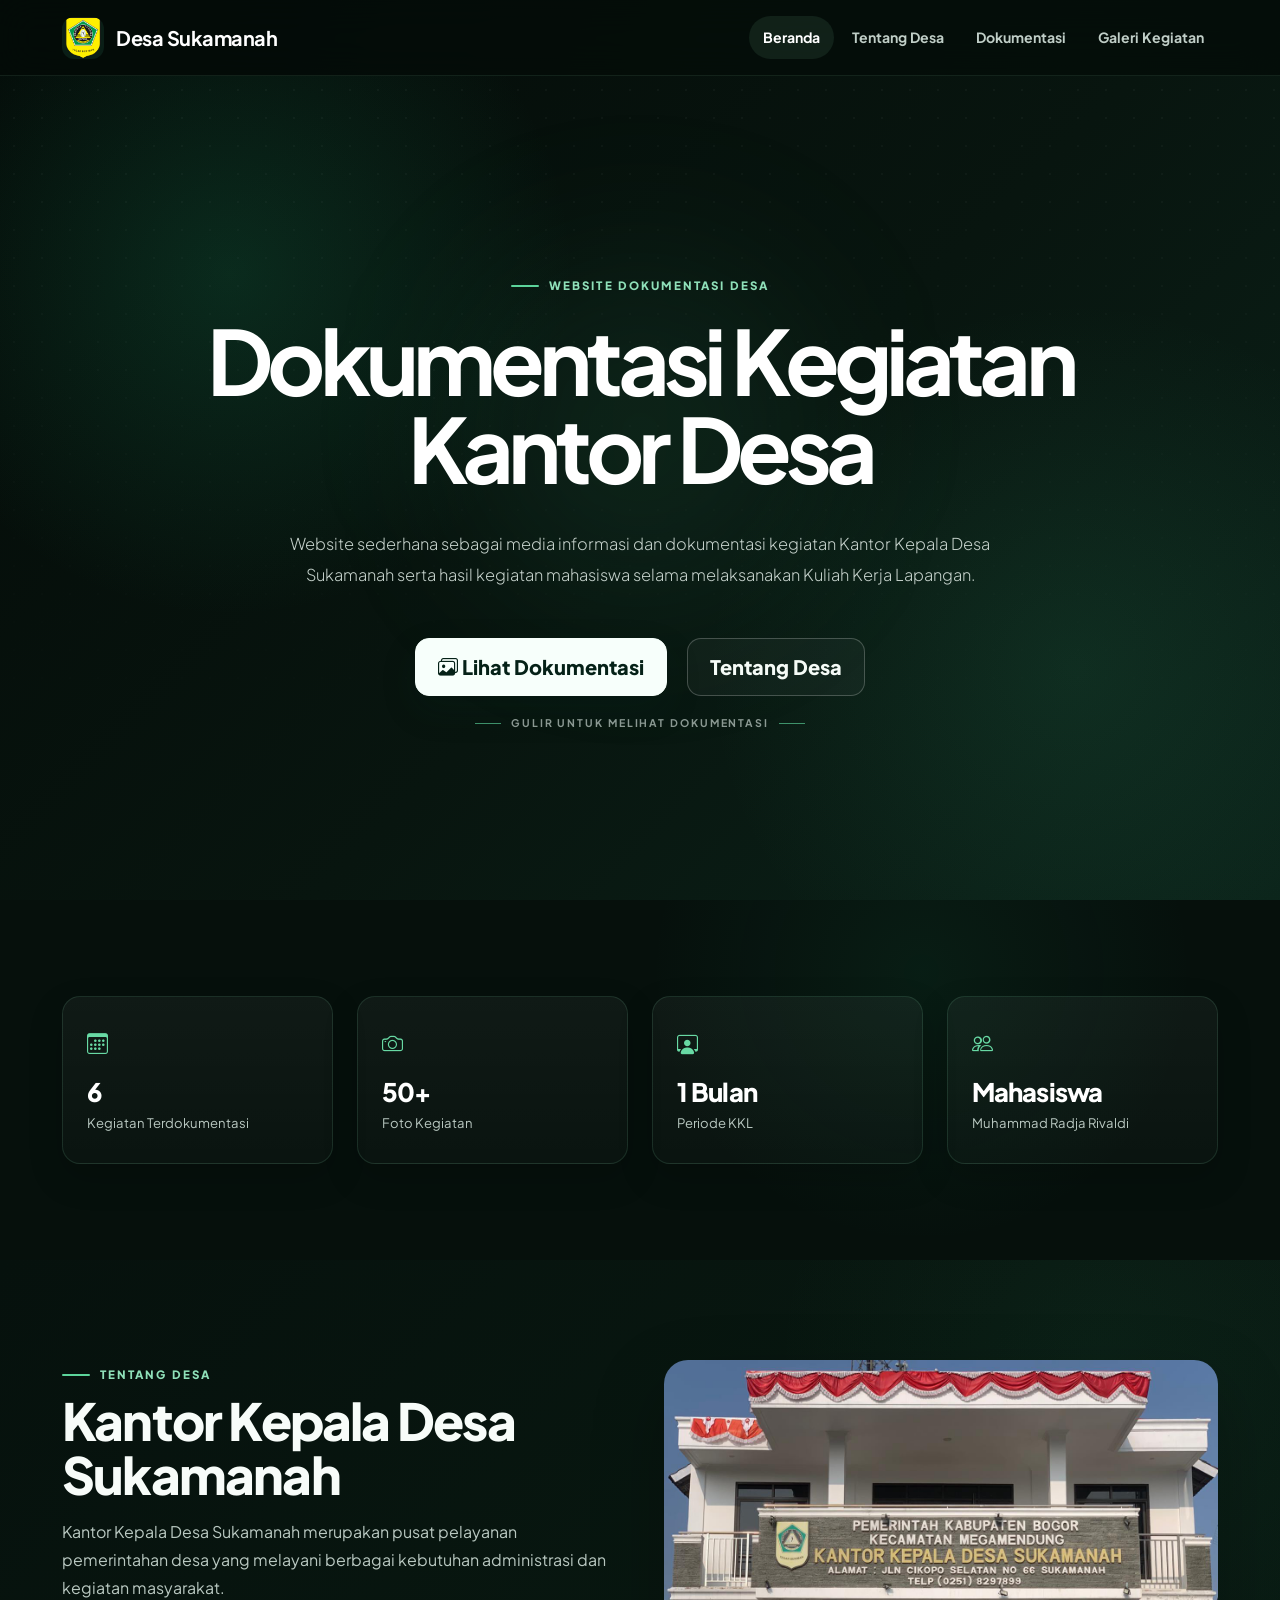
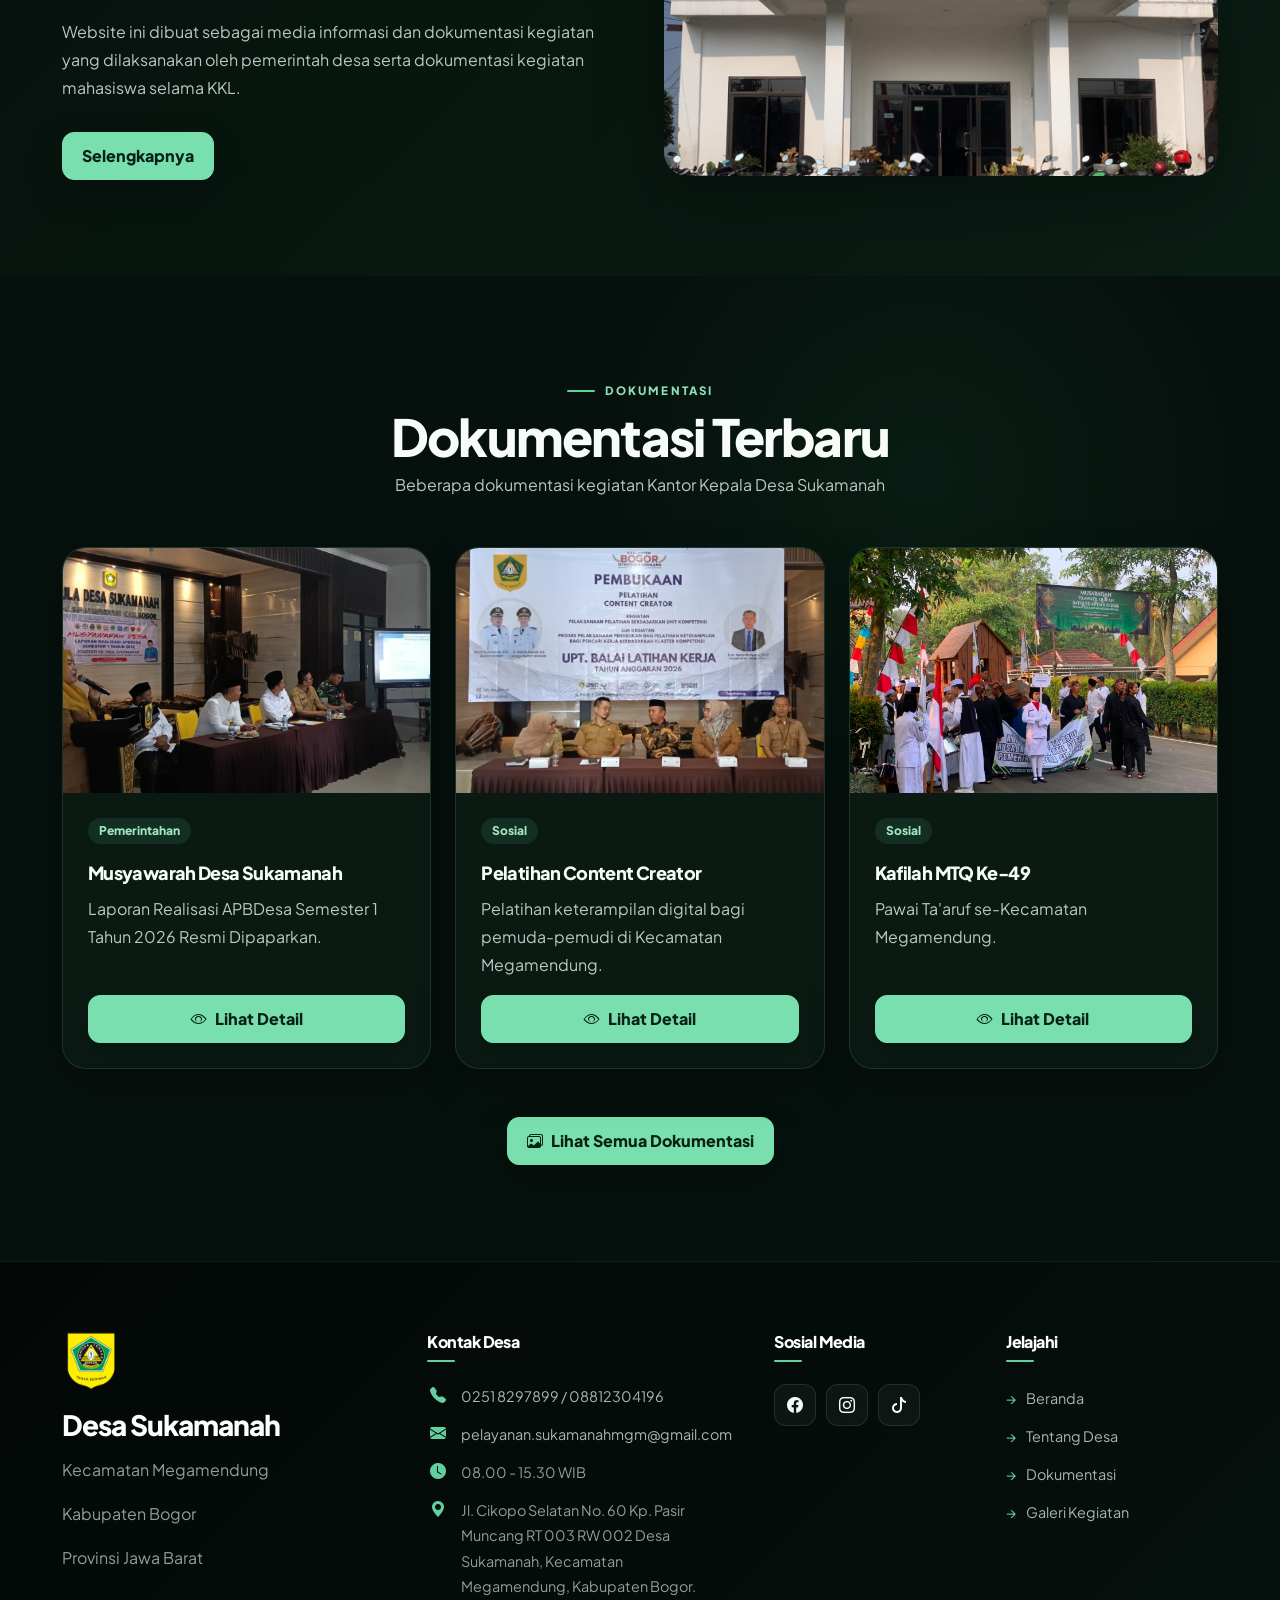
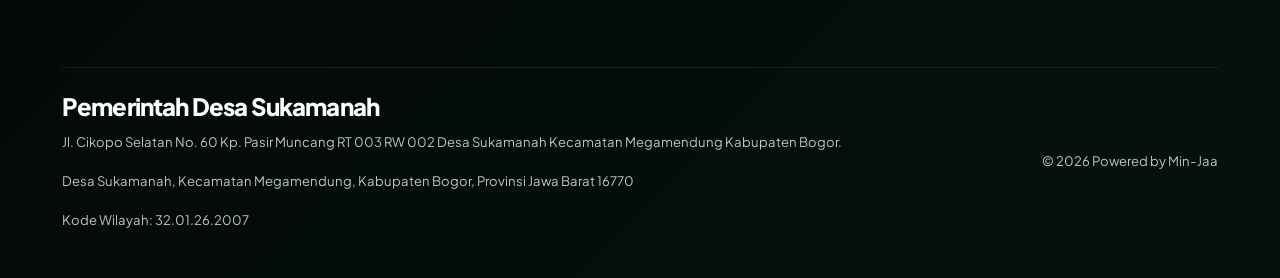
==== commit c73ee4d4: "Add files via upload" ====
--- a/index.html
+++ b/index.html
@@ -1,570 +1,1411 @@
 <!DOCTYPE html>
 <html lang="id">
+
 <head>
     <meta charset="UTF-8">
-    <meta name="viewport" content="width=device-width, initial-scale=1.0">
-    <meta name="description" content="Website informasi dan dokumentasi kegiatan Kantor Kepala Desa Sukamanah, Kecamatan Megamendung, Kabupaten Bogor beserta hasil KKL Mahasiswa.">
-    
+
+    <meta
+        name="viewport"
+        content="width=device-width, initial-scale=1.0"
+    >
+
+    <meta
+        name="description"
+        content="Website informasi dan dokumentasi kegiatan Kantor Kepala Desa Sukamanah, Kecamatan Megamendung, Kabupaten Bogor beserta hasil KKL Mahasiswa."
+    >
+
     <title>Beranda - Kantor Kepala Desa Sukamanah Bogor</title>
 
-    <link href="https://cdn.jsdelivr.net/npm/bootstrap@5.3.3/dist/css/bootstrap.min.css" rel="stylesheet">
-    <link rel="stylesheet" href="https://cdn.jsdelivr.net/npm/bootstrap-icons@1.11.3/font/bootstrap-icons.min.css">
+
+    <!-- =====================================================
+         BOOTSTRAP
+         ===================================================== -->
+
+    <link
+        href="https://cdn.jsdelivr.net/npm/bootstrap@5.3.3/dist/css/bootstrap.min.css"
+        rel="stylesheet"
+    >
+
+
+    <!-- =====================================================
+         BOOTSTRAP ICONS
+         ===================================================== -->
+
+    <link
+        rel="stylesheet"
+        href="https://cdn.jsdelivr.net/npm/bootstrap-icons@1.11.3/font/bootstrap-icons.min.css"
+    >
+
+
+    <!-- =====================================================
+         CSS UTAMA
+         ===================================================== -->
+
     <link rel="stylesheet" href="css/style.css">
-
-<style>
-/* =========================================================
-   BERANDA - POLISH & RESPONSIVE OVERRIDE
-   ========================================================= */
-
-/* Jarak antar bagian */
-.hero {
-    overflow: hidden;
-}
-
-.stat-card {
-    height: 100%;
-    display: flex;
-    flex-direction: column;
-    align-items: center;
-    justify-content: center;
-    padding: 28px 20px;
-    border-radius: 14px;
-    transition: transform 0.25s ease, box-shadow 0.25s ease;
-}
-
-.stat-card:hover {
-    transform: translateY(-4px);
-}
-
-/* Kartu dokumentasi */
-.card {
-    overflow: hidden;
-    border: 0;
-    border-radius: 14px;
-    transition: transform 0.25s ease, box-shadow 0.25s ease;
-}
-
-.card:hover {
-    transform: translateY(-5px);
-}
-
-.card-img-top {
-    width: 100%;
-    height: 240px;
-    object-fit: cover;
-}
-
-.card-body {
-    padding: 24px;
-}
-
-.card-title {
-    line-height: 1.3;
-    color: #00321F;
-}
-
-.card-text {
-    line-height: 1.7;
-}
-
-/* Tombol agar seragam */
-.btn-main {
-    min-height: 44px;
-    display: inline-flex;
-    align-items: center;
-    justify-content: center;
-    gap: 7px;
-}
-
-/* Gambar tentang desa */
-.section-light img {
-    width: 100%;
-    max-height: 430px;
-    object-fit: cover;
-}
-
-/* Modal */
-.modal-content {
-    border: 0;
-    border-radius: 16px;
-    overflow: hidden;
-}
-
-.modal-header {
-    padding: 18px 24px;
-}
-
-.modal-body {
-    padding: 24px;
-}
-
-.modal-body img {
-    width: 100%;
-    max-height: 480px;
-    object-fit: cover;
-}
-
-/* Hero agar teks tidak terlalu melebar */
-.hero .container {
-    position: relative;
-    z-index: 1;
-}
-
-.hero .lead {
-    max-width: 760px;
-    line-height: 1.7;
-}
-
-/* Footer tetap rapi di layar kecil */
-.footer-info p {
-    overflow-wrap: anywhere;
-}
-
-/* Tablet */
-@media (max-width: 991.98px) {
-    .hero {
-        text-align: center;
-    }
-
-    .hero .col-lg-7 {
-        width: 100%;
-    }
-
-    .hero .lead {
-        margin-left: auto;
-        margin-right: auto;
-    }
-}
-
-/* HP */
-@media (max-width: 575.98px) {
-    .hero .display-4 {
-        font-size: 2.15rem;
-    }
-
-    .hero .lead {
-        font-size: 1rem;
-    }
-
-    .hero .btn {
-        width: 100%;
-        margin: 5px 0 !important;
-    }
-
-    .stat-card {
-        padding: 24px 16px;
-    }
-
-    .card-img-top {
-        height: 220px;
-    }
-
-    .card-body {
-        padding: 20px;
-    }
-
-    .modal-body {
-        padding: 18px;
-    }
-
-    .modal-body img {
-        max-height: 320px;
-    }
-}
-</style>
+    <link rel="stylesheet" href="css/navbar.css">
+    <link rel="stylesheet" href="css/hero.css">
+    <link rel="stylesheet" href="css/sections.css">
+    <link rel="stylesheet" href="css/stats.css">
+    <link rel="stylesheet" href="css/buttons.css">
+    <link rel="stylesheet" href="css/cards.css">
+    <link rel="stylesheet" href="css/page-header.css">
+    <link rel="stylesheet" href="css/gallery.css">
+    <link rel="stylesheet" href="css/contact.css">
+    <link rel="stylesheet" href="css/footer.css">
+    <link rel="stylesheet" href="css/modal.css">
+    <link rel="stylesheet" href="css/animations.css">
+    <link rel="stylesheet" href="css/responsive.css">
 
 </head>
 
+
 <body>
 
-<!-- NAVBAR -->
-<nav class="navbar navbar-expand-lg navbar-dark sticky-top">
-    <div class="container">
-        <a class="navbar-brand d-flex align-items-center fw-bold" href="index.html">
-            <img src="images/desa.png" alt="Logo Desa Sukamanah" class="logo-navbar">
-            <span>Desa Sukamanah</span>
-        </a>
-
-        <button class="navbar-toggler" type="button" data-bs-toggle="collapse" data-bs-target="#navbarNav" aria-controls="navbarNav" aria-expanded="false" aria-label="Buka menu navigasi">
-            <span class="navbar-toggler-icon"></span>
-        </button>
-
-        <div class="collapse navbar-collapse" id="navbarNav">
-            <ul class="navbar-nav ms-auto">
-                <li class="nav-item">
-                    <a class="nav-link active" href="index.html">Beranda</a>
-                </li>
-                <li class="nav-item">
-                    <a class="nav-link" href="tentang.html">Tentang Desa</a>
-                </li>
-                <li class="nav-item">
-                    <a class="nav-link" href="dokumentasi.html">Dokumentasi</a>
-                </li>
-                <li class="nav-item">
-                    <a class="nav-link" href="galeri.html">Galeri Kegiatan</a>
-                </li>
-            </ul>
+
+    <!-- =====================================================
+         NAVBAR
+         ===================================================== -->
+
+    <nav class="navbar navbar-expand-lg navbar-dark sticky-top">
+
+        <div class="container">
+
+            <!-- LOGO -->
+            <a
+                class="navbar-brand d-flex align-items-center fw-bold"
+                href="index.html"
+            >
+
+                <img
+                    src="images/desa.png"
+                    alt="Logo Desa Sukamanah"
+                    class="logo-navbar"
+                >
+
+                <span>Desa Sukamanah</span>
+
+            </a>
+
+
+            <!-- MOBILE TOGGLE -->
+            <button
+                class="navbar-toggler"
+                type="button"
+                data-bs-toggle="collapse"
+                data-bs-target="#navbarNav"
+                aria-controls="navbarNav"
+                aria-expanded="false"
+                aria-label="Buka menu navigasi"
+            >
+
+                <span class="navbar-toggler-icon"></span>
+
+            </button>
+
+
+            <!-- MENU -->
+            <div
+                class="collapse navbar-collapse"
+                id="navbarNav"
+            >
+
+                <ul class="navbar-nav ms-auto">
+
+                    <li class="nav-item">
+                        <a
+                            class="nav-link active"
+                            href="index.html"
+                        >
+                            Beranda
+                        </a>
+                    </li>
+
+                    <li class="nav-item">
+                        <a
+                            class="nav-link"
+                            href="tentang.html"
+                        >
+                            Tentang Desa
+                        </a>
+                    </li>
+
+                    <li class="nav-item">
+                        <a
+                            class="nav-link"
+                            href="dokumentasi.html"
+                        >
+                            Dokumentasi
+                        </a>
+                    </li>
+
+                    <li class="nav-item">
+                        <a
+                            class="nav-link"
+                            href="galeri.html"
+                        >
+                            Galeri Kegiatan
+                        </a>
+                    </li>
+
+                </ul>
+
+            </div>
+
         </div>
+
+    </nav>
+
+
+
+    <!-- =====================================================
+         HERO
+         ===================================================== -->
+
+    <section class="hero">
+
+        <div class="container">
+
+            <div class="row align-items-center">
+
+                <div class="col-lg-7">
+
+                    <span class="hero-label">
+                        WEBSITE DOKUMENTASI DESA
+                    </span>
+
+                    <h1 class="display-4 fw-bold mt-3">
+                        Dokumentasi Kegiatan Kantor Desa
+                    </h1>
+
+                    <p class="lead mt-3">
+                        Website sederhana sebagai media informasi dan
+                        dokumentasi kegiatan Kantor Kepala Desa Sukamanah
+                        serta hasil kegiatan mahasiswa selama melaksanakan
+                        Kuliah Kerja Lapangan.
+                    </p>
+
+
+                    <div class="mt-4">
+
+                        <a
+                            href="dokumentasi.html"
+                            class="btn btn-light btn-lg me-2"
+                        >
+
+                            <i class="bi bi-images"></i>
+                            Lihat Dokumentasi
+
+                        </a>
+
+
+                        <a
+                            href="tentang.html"
+                            class="btn btn-outline-light btn-lg"
+                        >
+                            Tentang Desa
+                        </a>
+
+                    </div>
+
+
+                    <div
+                        class="hero-scroll-cue"
+                        aria-hidden="true"
+                    >
+
+                        <span></span>
+
+                        Gulir untuk melihat dokumentasi
+
+                        <span></span>
+
+                    </div>
+
+                </div>
+
+            </div>
+
+        </div>
+
+    </section>
+
+
+
+    <!-- =====================================================
+         STATISTIK
+         ===================================================== -->
+
+    <section class="py-5">
+
+        <div class="container">
+
+            <div class="row g-4">
+
+
+                <!-- STATISTIK 1 -->
+                <div class="col-md-6 col-lg-3">
+
+                    <div class="stat-card text-center h-100">
+
+                        <i class="bi bi-calendar3"></i>
+
+                        <h3>6</h3>
+
+                        <p>
+                            Kegiatan Terdokumentasi
+                        </p>
+
+                    </div>
+
+                </div>
+
+
+                <!-- STATISTIK 2 -->
+                <div class="col-md-6 col-lg-3">
+
+                    <div class="stat-card text-center h-100">
+
+                        <i class="bi bi-camera"></i>
+
+                        <h3>50+</h3>
+
+                        <p>
+                            Foto Kegiatan
+                        </p>
+
+                    </div>
+
+                </div>
+
+
+                <!-- STATISTIK 3 -->
+                <div class="col-md-6 col-lg-3">
+
+                    <div class="stat-card text-center h-100">
+
+                        <i class="bi bi-person-workspace"></i>
+
+                        <h3>1 Bulan</h3>
+
+                        <p>
+                            Periode KKL
+                        </p>
+
+                    </div>
+
+                </div>
+
+
+                <!-- STATISTIK 4 -->
+                <div class="col-md-6 col-lg-3">
+
+                    <div class="stat-card text-center h-100">
+
+                        <i class="bi bi-people"></i>
+
+                        <h3>Mahasiswa</h3>
+
+                        <p>
+                            Muhammad Radja Rivaldi
+                        </p>
+
+                    </div>
+
+                </div>
+
+            </div>
+
+        </div>
+
+    </section>
+
+
+
+    <!-- =====================================================
+         TENTANG SINGKAT
+         ===================================================== -->
+
+    <section class="section-light py-5">
+
+        <div class="container">
+
+            <div class="row align-items-center g-5">
+
+
+                <div class="col-md-6">
+
+                    <span class="section-label">
+                        TENTANG DESA
+                    </span>
+
+                    <h2 class="mt-2">
+                        Kantor Kepala Desa Sukamanah
+                    </h2>
+
+                    <p class="mt-3">
+                        Kantor Kepala Desa Sukamanah merupakan pusat
+                        pelayanan pemerintahan desa yang melayani
+                        berbagai kebutuhan administrasi dan kegiatan
+                        masyarakat.
+                    </p>
+
+                    <p>
+                        Website ini dibuat sebagai media informasi dan
+                        dokumentasi kegiatan yang dilaksanakan oleh
+                        pemerintah desa serta dokumentasi kegiatan
+                        mahasiswa selama KKL.
+                    </p>
+
+                    <a
+                        href="tentang.html"
+                        class="btn btn-main"
+                    >
+                        Selengkapnya
+                    </a>
+
+                </div>
+
+
+                <div class="col-md-6">
+
+                    <img
+                        src="images/desa.jpeg"
+                        class="img-fluid rounded shadow"
+                        alt="Kantor Kepala Desa Sukamanah"
+                    >
+
+                </div>
+
+            </div>
+
+        </div>
+
+    </section>
+
+
+
+    <!-- =====================================================
+         DOKUMENTASI TERBARU
+         ===================================================== -->
+
+    <section class="py-5">
+
+        <div class="container">
+
+
+            <!-- JUDUL -->
+            <div class="text-center mb-5">
+
+                <span class="section-label">
+                    DOKUMENTASI
+                </span>
+
+                <h2 class="mt-2">
+                    Dokumentasi Terbaru
+                </h2>
+
+                <p class="text-muted">
+                    Beberapa dokumentasi kegiatan Kantor Kepala
+                    Desa Sukamanah
+                </p>
+
+            </div>
+
+
+
+            <!-- =================================================
+                 CARD DOKUMENTASI
+                 ================================================= -->
+
+            <div class="row g-4">
+
+
+                <!-- =================================================
+                     CARD 1
+                     ================================================= -->
+
+                <div class="col-md-6 col-lg-4">
+
+                    <div class="card documentation-card h-100 shadow-sm">
+
+                        <img
+                            src="images/kegiatan-musyawarah-1.jpeg"
+                            class="card-img-top"
+                            alt="Musyawarah Desa Sukamanah"
+                        >
+
+
+                        <div class="card-body d-flex flex-column">
+
+                            <span class="badge badge-main align-self-start mb-3">
+                                Pemerintahan
+                            </span>
+
+                            <h4 class="card-title">
+                                Musyawarah Desa Sukamanah
+                            </h4>
+
+                            <p class="card-text">
+                                Laporan Realisasi APBDesa Semester 1
+                                Tahun 2026 Resmi Dipaparkan.
+                            </p>
+
+
+                            <button
+                                type="button"
+                                class="btn btn-main mt-auto"
+                                data-bs-toggle="modal"
+                                data-bs-target="#modalMusyawarah"
+                            >
+
+                                <i class="bi bi-eye"></i>
+
+                                Lihat Detail
+
+                            </button>
+
+                        </div>
+
+                    </div>
+
+                </div>
+
+
+
+                <!-- =================================================
+                     CARD 2
+                     ================================================= -->
+
+                <div class="col-md-6 col-lg-4">
+
+                    <div class="card documentation-card h-100 shadow-sm">
+
+                        <img
+                            src="images/kegiatan-pelatihan content creator-1.jpeg"
+                            class="card-img-top"
+                            alt="Pelatihan Content Creator"
+                        >
+
+
+                        <div class="card-body d-flex flex-column">
+
+                            <span class="badge badge-main align-self-start mb-3">
+                                Sosial
+                            </span>
+
+                            <h4 class="card-title">
+                                Pelatihan Content Creator
+                            </h4>
+
+                            <p class="card-text">
+                                Pelatihan keterampilan digital bagi
+                                pemuda-pemudi di Kecamatan Megamendung.
+                            </p>
+
+
+                            <button
+                                type="button"
+                                class="btn btn-main mt-auto"
+                                data-bs-toggle="modal"
+                                data-bs-target="#modalContentCreator"
+                            >
+
+                                <i class="bi bi-eye"></i>
+
+                                Lihat Detail
+
+                            </button>
+
+                        </div>
+
+                    </div>
+
+                </div>
+
+
+
+                <!-- =================================================
+                     CARD 3
+                     ================================================= -->
+
+                <div class="col-md-6 col-lg-4">
+
+                    <div class="card documentation-card h-100 shadow-sm">
+
+                        <img
+                            src="images/kegiatan-sosial-1.jpeg"
+                            class="card-img-top"
+                            alt="Kafilah MTQ Ke-49"
+                        >
+
+
+                        <div class="card-body d-flex flex-column">
+
+                            <span class="badge badge-main align-self-start mb-3">
+                                Sosial
+                            </span>
+
+                            <h4 class="card-title">
+                                Kafilah MTQ Ke-49
+                            </h4>
+
+                            <p class="card-text">
+                                Pawai Ta'aruf se-Kecamatan Megamendung.
+                            </p>
+
+
+                            <button
+                                type="button"
+                                class="btn btn-main mt-auto"
+                                data-bs-toggle="modal"
+                                data-bs-target="#modalSosial"
+                            >
+
+                                <i class="bi bi-eye"></i>
+
+                                Lihat Detail
+
+                            </button>
+
+                        </div>
+
+                    </div>
+
+                </div>
+
+            </div>
+
+
+
+            <!-- =================================================
+                 TOMBOL SEMUA DOKUMENTASI
+                 ================================================= -->
+
+            <div class="text-center mt-5">
+
+                <a
+                    href="dokumentasi.html"
+                    class="btn btn-main"
+                >
+
+                    <i class="bi bi-images"></i>
+
+                    Lihat Semua Dokumentasi
+
+                </a>
+
+            </div>
+
+        </div>
+
+    </section>
+
+
+
+    <!-- =====================================================
+         MODAL 1
+         MUSYAWARAH DESA
+         ===================================================== -->
+
+    <div
+        class="modal fade"
+        id="modalMusyawarah"
+        tabindex="-1"
+        aria-labelledby="modalMusyawarahLabel"
+        aria-hidden="true"
+    >
+
+        <div class="modal-dialog modal-lg modal-dialog-centered">
+
+            <div class="modal-content">
+
+
+                <!-- HEADER -->
+
+                <div class="modal-header">
+
+                    <div>
+
+                        <span class="badge badge-main mb-2">
+                            Pemerintahan
+                        </span>
+
+                        <h5
+                            class="modal-title"
+                            id="modalMusyawarahLabel"
+                        >
+                            Musyawarah Desa Sukamanah
+                        </h5>
+
+                    </div>
+
+
+                    <button
+                        type="button"
+                        class="btn-close"
+                        data-bs-dismiss="modal"
+                        aria-label="Tutup"
+                    ></button>
+
+                </div>
+
+
+
+                <!-- BODY -->
+
+                <div class="modal-body">
+
+                    <img
+                        src="images/kegiatan-musyawarah-1.jpeg"
+                        class="img-fluid rounded modal-detail-image"
+                        alt="Musyawarah Desa Sukamanah"
+                    >
+
+
+                    <div class="activity-detail">
+
+
+                        <!-- LOKASI -->
+
+                        <div class="detail-item">
+
+                            <i class="bi bi-geo-alt-fill"></i>
+
+                            <div>
+
+                                <strong>
+                                    Lokasi
+                                </strong>
+
+                                <p>
+                                    Aula Kantor Desa Sukamanah,
+                                    Kecamatan Megamendung,
+                                    Kabupaten Bogor.
+                                </p>
+
+                            </div>
+
+                        </div>
+
+
+                        <!-- PESERTA -->
+
+                        <div class="detail-item">
+
+                            <i class="bi bi-people-fill"></i>
+
+                            <div>
+
+                                <strong>
+                                    Peserta
+                                </strong>
+
+                                <p>
+                                    Pemerintah Desa Sukamanah,
+                                    BPD, Ketua RT/RW, tokoh masyarakat,
+                                    unsur kelembagaan desa, dan
+                                    keterwakilan perempuan.
+                                </p>
+
+                            </div>
+
+                        </div>
+
+
+                        <!-- PENYELENGGARA -->
+
+                        <div class="detail-item">
+
+                            <i class="bi bi-building-fill"></i>
+
+                            <div>
+
+                                <strong>
+                                    Penyelenggara
+                                </strong>
+
+                                <p>
+                                    Badan Permusyawaratan Desa (BPD)
+                                    bersama Pemerintah Desa Sukamanah.
+                                </p>
+
+                            </div>
+
+                        </div>
+
+
+                        <!-- DESKRIPSI -->
+
+                        <div class="detail-item">
+
+                            <i class="bi bi-file-text-fill"></i>
+
+                            <div>
+
+                                <strong>
+                                    Deskripsi Kegiatan
+                                </strong>
+
+                                <p>
+                                    Kegiatan Musyawarah Desa dilaksanakan
+                                    dalam rangka pembahasan dan penyampaian
+                                    Laporan Realisasi Anggaran Pendapatan
+                                    dan Belanja Desa (APBDesa) Semester 1
+                                    Tahun Anggaran 2026.
+                                </p>
+
+                                <p>
+                                    Kegiatan ini menjadi sarana transparansi
+                                    dan pengawasan masyarakat terhadap
+                                    pelaksanaan pemerintahan serta
+                                    penggunaan anggaran desa.
+                                </p>
+
+                            </div>
+
+                        </div>
+
+
+                    </div>
+
+                </div>
+
+            </div>
+
+        </div>
+
     </div>
-</nav>
-
-<!-- HERO -->
-<section class="hero">
-    <div class="container">
-        <div class="row align-items-center">
-            <div class="col-lg-7">
-                <span class="hero-label">WEBSITE DOKUMENTASI DESA</span>
-                <h1 class="display-4 fw-bold mt-3">Dokumentasi Kegiatan Kantor Desa</h1>
-                <p class="lead mt-3">
-                    Website sederhana sebagai media informasi dan dokumentasi
-                    kegiatan Kantor Kepala Desa Sukamanah serta hasil kegiatan
-                    mahasiswa selama melaksanakan Kuliah Kerja Lapangan.
-                </p>
-
-                <div class="mt-4">
-                    <a href="dokumentasi.html" class="btn btn-light btn-lg me-2">
-                        <i class="bi bi-images"></i> Lihat Dokumentasi
-                    </a>
-                    <a href="tentang.html" class="btn btn-outline-light btn-lg">
-                        Tentang Desa
-                    </a>
-                </div>
+
+
+
+    <!-- =====================================================
+         MODAL 2
+         PELATIHAN CONTENT CREATOR
+         ===================================================== -->
+
+    <div
+        class="modal fade"
+        id="modalContentCreator"
+        tabindex="-1"
+        aria-labelledby="modalContentCreatorLabel"
+        aria-hidden="true"
+    >
+
+        <div class="modal-dialog modal-lg modal-dialog-centered">
+
+            <div class="modal-content">
+
+
+                <!-- HEADER -->
+
+                <div class="modal-header">
+
+                    <div>
+
+                        <span class="badge badge-main mb-2">
+                            Sosial
+                        </span>
+
+                        <h5
+                            class="modal-title"
+                            id="modalContentCreatorLabel"
+                        >
+                            Pelatihan Content Creator
+                        </h5>
+
+                    </div>
+
+
+                    <button
+                        type="button"
+                        class="btn-close"
+                        data-bs-dismiss="modal"
+                        aria-label="Tutup"
+                    ></button>
+
+                </div>
+
+
+
+                <!-- BODY -->
+
+                <div class="modal-body">
+
+                    <img
+                        src="images/kegiatan-pelatihan content creator-1.jpeg"
+                        class="img-fluid rounded modal-detail-image"
+                        alt="Pelatihan Content Creator"
+                    >
+
+
+                    <div class="activity-detail">
+
+
+                        <!-- LOKASI -->
+
+                        <div class="detail-item">
+
+                            <i class="bi bi-geo-alt-fill"></i>
+
+                            <div>
+
+                                <strong>
+                                    Lokasi
+                                </strong>
+
+                                <p>
+                                    Desa Sukamanah,
+                                    Kecamatan Megamendung,
+                                    Kabupaten Bogor.
+                                </p>
+
+                            </div>
+
+                        </div>
+
+
+                        <!-- PESERTA -->
+
+                        <div class="detail-item">
+
+                            <i class="bi bi-people-fill"></i>
+
+                            <div>
+
+                                <strong>
+                                    Peserta
+                                </strong>
+
+                                <p>
+                                    20 pemuda-pemudi terpilih
+                                    se-Kecamatan Megamendung.
+                                </p>
+
+                            </div>
+
+                        </div>
+
+
+                        <!-- PENYELENGGARA -->
+
+                        <div class="detail-item">
+
+                            <i class="bi bi-building-fill"></i>
+
+                            <div>
+
+                                <strong>
+                                    Penyelenggara
+                                </strong>
+
+                                <p>
+                                    Pemerintah Kabupaten Bogor melalui
+                                    Dinas Tenaga Kerja (Disnaker)
+                                    Kabupaten Bogor berkolaborasi
+                                    dengan program aspirasi Anggota
+                                    DPRD Kabupaten Bogor.
+                                </p>
+
+                            </div>
+
+                        </div>
+
+
+                        <!-- DESKRIPSI -->
+
+                        <div class="detail-item">
+
+                            <i class="bi bi-file-text-fill"></i>
+
+                            <div>
+
+                                <strong>
+                                    Deskripsi Kegiatan
+                                </strong>
+
+                                <p>
+                                    Pelatihan Content Creator merupakan
+                                    kegiatan peningkatan keterampilan
+                                    digital bagi generasi muda.
+                                </p>
+
+                                <p>
+                                    Kegiatan dilaksanakan selama 20 hari
+                                    dengan materi pembuatan konten kreatif,
+                                    strategi media sosial, serta pemanfaatan
+                                    teknologi digital untuk membuka
+                                    peluang ekonomi.
+                                </p>
+
+                                <p>
+                                    Program ini diharapkan dapat meningkatkan
+                                    kemampuan peserta dalam membuat konten
+                                    yang kreatif dan bermanfaat.
+                                </p>
+
+                            </div>
+
+                        </div>
+
+
+                    </div>
+
+                </div>
+
             </div>
+
         </div>
+
     </div>
-</section>
-
-<!-- STATISTIK -->
-<section class="py-5">
-    <div class="container">
-        <div class="row g-4">
-            <div class="col-md-6 col-lg-3">
-                <div class="stat-card text-center h-100">
-                    <i class="bi bi-calendar3"></i>
-                    <h3>6</h3>
-                    <p>Kegiatan Terdokumentasi</p>
-                </div>
+
+
+
+    <!-- =====================================================
+         MODAL 3
+         KAFILAH MTQ KE-49
+         ===================================================== -->
+
+    <div
+        class="modal fade"
+        id="modalSosial"
+        tabindex="-1"
+        aria-labelledby="modalSosialLabel"
+        aria-hidden="true"
+    >
+
+        <div class="modal-dialog modal-lg modal-dialog-centered">
+
+            <div class="modal-content">
+
+
+                <!-- HEADER -->
+
+                <div class="modal-header">
+
+                    <div>
+
+                        <span class="badge badge-main mb-2">
+                            Sosial
+                        </span>
+
+                        <h5
+                            class="modal-title"
+                            id="modalSosialLabel"
+                        >
+                            Kafilah MTQ Ke-49
+                        </h5>
+
+                    </div>
+
+
+                    <button
+                        type="button"
+                        class="btn-close"
+                        data-bs-dismiss="modal"
+                        aria-label="Tutup"
+                    ></button>
+
+                </div>
+
+
+
+                <!-- BODY -->
+
+                <div class="modal-body">
+
+                    <img
+                        src="images/kegiatan-sosial-1.jpeg"
+                        class="img-fluid rounded modal-detail-image"
+                        alt="Kafilah MTQ Ke-49"
+                    >
+
+
+                    <div class="activity-detail">
+
+
+                        <!-- LOKASI -->
+
+                        <div class="detail-item">
+
+                            <i class="bi bi-geo-alt-fill"></i>
+
+                            <div>
+
+                                <strong>
+                                    Lokasi
+                                </strong>
+
+                                <p>
+                                    Wilayah Kecamatan Megamendung,
+                                    Kabupaten Bogor.
+                                </p>
+
+                            </div>
+
+                        </div>
+
+
+                        <!-- PESERTA -->
+
+                        <div class="detail-item">
+
+                            <i class="bi bi-people-fill"></i>
+
+                            <div>
+
+                                <strong>
+                                    Peserta
+                                </strong>
+
+                                <p>
+                                    Kafilah dan masyarakat dari berbagai
+                                    desa se-Kecamatan Megamendung.
+                                </p>
+
+                            </div>
+
+                        </div>
+
+
+                        <!-- PENYELENGGARA -->
+
+                        <div class="detail-item">
+
+                            <i class="bi bi-building-fill"></i>
+
+                            <div>
+
+                                <strong>
+                                    Penyelenggara
+                                </strong>
+
+                                <p>
+                                    Pemerintah Kecamatan Megamendung
+                                    bersama unsur masyarakat dan
+                                    perwakilan desa.
+                                </p>
+
+                            </div>
+
+                        </div>
+
+
+                        <!-- DESKRIPSI -->
+
+                        <div class="detail-item">
+
+                            <i class="bi bi-file-text-fill"></i>
+
+                            <div>
+
+                                <strong>
+                                    Deskripsi Kegiatan
+                                </strong>
+
+                                <p>
+                                    Pawai Ta'aruf se-Kecamatan Megamendung
+                                    merupakan bagian dari rangkaian
+                                    Musabaqah Tilawatil Qur'an (MTQ).
+                                </p>
+
+                                <p>
+                                    Kegiatan ini menjadi sarana untuk
+                                    mempererat silaturahmi dan meningkatkan
+                                    kebersamaan masyarakat.
+                                </p>
+
+                                <p>
+                                    Peserta mengikuti pawai dengan membawa
+                                    berbagai atribut dan identitas dari
+                                    masing-masing desa sehingga kegiatan
+                                    berlangsung meriah dan penuh semangat
+                                    kebersamaan.
+                                </p>
+
+                            </div>
+
+                        </div>
+
+
+                    </div>
+
+                </div>
+
             </div>
 
-            <div class="col-md-6 col-lg-3">
-                <div class="stat-card text-center h-100">
-                    <i class="bi bi-camera"></i>
-                    <h3>50+</h3>
-                    <p>Foto Kegiatan</p>
-                </div>
+        </div>
+
+    </div>
+
+
+
+    <!-- =====================================================
+         FOOTER
+         ===================================================== -->
+
+    <footer class="site-footer">
+
+        <div class="container">
+
+            <div class="footer-main">
+
+
+                <!-- IDENTITAS DESA -->
+
+                <div class="footer-brand">
+
+                    <img
+                        src="images/desa.png"
+                        alt="Logo Desa Sukamanah"
+                        class="footer-logo"
+                    >
+
+                    <h3>
+                        Desa Sukamanah
+                    </h3>
+
+                    <p>
+                        Kecamatan Megamendung
+                    </p>
+
+                    <p>
+                        Kabupaten Bogor
+                    </p>
+
+                    <p>
+                        Provinsi Jawa Barat
+                    </p>
+
+                </div>
+
+
+
+                <!-- KONTAK -->
+
+                <div class="footer-column">
+
+                    <h4>
+                        Kontak Desa
+                    </h4>
+
+                    <div class="footer-info">
+
+                        <p>
+
+                            <i class="bi bi-telephone-fill"></i>
+
+                            <a href="tel:02518297899">
+                                0251 8297899 / 08812304196
+                            </a>
+
+                        </p>
+
+
+                        <p>
+
+                            <i class="bi bi-envelope-fill"></i>
+
+                            <a href="mailto:pelayanan.sukamanahmgm@gmail.com">
+                                pelayanan.sukamanahmgm@gmail.com
+                            </a>
+
+                        </p>
+
+
+                        <p>
+
+                            <i class="bi bi-clock-fill"></i>
+
+                            08.00 - 15.30 WIB
+
+                        </p>
+
+
+                        <p>
+
+                            <i class="bi bi-geo-alt-fill"></i>
+
+                            Jl. Cikopo Selatan No. 60
+                            Kp. Pasir Muncang RT 003 RW 002
+                            Desa Sukamanah, Kecamatan Megamendung,
+                            Kabupaten Bogor.
+
+                        </p>
+
+                    </div>
+
+                </div>
+
+
+
+                <!-- SOSIAL MEDIA -->
+
+                <div class="footer-column">
+
+                    <h4>
+                        Sosial Media
+                    </h4>
+
+                    <div class="social-links">
+
+                        <a
+                            href="#"
+                            aria-label="Facebook"
+                        >
+                            <i class="bi bi-facebook"></i>
+                        </a>
+
+
+                        <a
+                            href="https://www.instagram.com/sukamanah.mgm"
+                            aria-label="Instagram"
+                            target="_blank"
+                            rel="noopener noreferrer"
+                        >
+                            <i class="bi bi-instagram"></i>
+                        </a>
+
+
+                        <a
+                            href="https://www.tiktok.com/@sukamanah.mgm"
+                            aria-label="TikTok"
+                            target="_blank"
+                            rel="noopener noreferrer"
+                        >
+                            <i class="bi bi-tiktok"></i>
+                        </a>
+
+                    </div>
+
+                </div>
+
+
+
+                <!-- JELAJAHI -->
+
+                <div class="footer-column">
+
+                    <h4>
+                        Jelajahi
+                    </h4>
+
+                    <ul class="footer-menu">
+
+                        <li>
+                            <a href="index.html">
+                                Beranda
+                            </a>
+                        </li>
+
+                        <li>
+                            <a href="tentang.html">
+                                Tentang Desa
+                            </a>
+                        </li>
+
+                        <li>
+                            <a href="dokumentasi.html">
+                                Dokumentasi
+                            </a>
+                        </li>
+
+                        <li>
+                            <a href="galeri.html">
+                                Galeri Kegiatan
+                            </a>
+                        </li>
+
+                    </ul>
+
+                </div>
+
             </div>
 
-            <div class="col-md-6 col-lg-3">
-                <div class="stat-card text-center h-100">
-                    <i class="bi bi-person-workspace"></i>
-                    <h3>1 Bulan</h3>
-                    <p>Periode KKL</p>
-                </div>
-            </div>
-
-            <div class="col-md-6 col-lg-3">
-                <div class="stat-card text-center h-100">
-                    <i class="bi bi-people"></i>
-                    <h3>Mahasiswa</h3>
-                    <p>Muhammad Radja Rivaldi</p>
-                </div>
-            </div>
-        </div>
-    </div>
-</section>
-
-<!-- TENTANG SINGKAT -->
-<section class="section-light py-5">
-    <div class="container">
-        <div class="row align-items-center g-5">
-            <div class="col-md-6">
-                <span class="section-label">TENTANG DESA</span>
-                <h2 class="mt-2">Kantor Kepala Desa Sukamanah</h2>
-                <p class="mt-3">
-                    Kantor Kepala Desa Sukamanah merupakan pusat pelayanan
-                    pemerintahan desa yang melayani berbagai kebutuhan
-                    administrasi dan kegiatan masyarakat.
-                </p>
-                <p>
-                    Website ini dibuat sebagai media informasi dan dokumentasi
-                    kegiatan yang dilaksanakan oleh pemerintah desa serta
-                    dokumentasi kegiatan mahasiswa selama KKL.
-                </p>
-                <a href="tentang.html" class="btn btn-main">Selengkapnya</a>
-            </div>
-
-            <div class="col-md-6">
-                <img src="images/desa.jpeg" class="img-fluid rounded shadow" alt="Kantor Kepala Desa Sukamanah">
-            </div>
-        </div>
-    </div>
-</section>
-
-<!-- DOKUMENTASI TERBARU -->
-<section class="py-5">
-    <div class="container">
-        <div class="text-center mb-5">
-            <span class="section-label">DOKUMENTASI</span>
-            <h2 class="mt-2">Dokumentasi Terbaru</h2>
-            <p class="text-muted">Beberapa dokumentasi kegiatan Kantor Kepala Desa Sukamanah</p>
-        </div>
-
-        <!-- =====================================
-             CARD DOKUMENTASI
-        ====================================== -->
-        <div class="row g-4">
-            <!-- CARD 1 -->
-            <div class="col-md-6 col-lg-4">
-                <div class="card h-100 shadow-sm">
-                    <img src="images/kegiatan-musyawarah-1.jpeg" class="card-img-top" alt="Musyawarah Desa">
-                    <div class="card-body d-flex flex-column">
-                        <h4 class="card-title">Musyawarah Desa Sukamanah</h4>
-                        <p class="card-text">Laporan Realisasi APBDesa Semester 1 2026 Resmi Dipaparkan.</p>
-                        <button type="button" class="btn btn-main mt-auto" data-bs-toggle="modal" data-bs-target="#modalMusyawarah">
-                            <i class="bi bi-eye"></i> Lihat Detail
-                        </button>
-                    </div>
-                </div>
-            </div>
-
-            <!-- CARD 2 -->
-            <div class="col-md-6 col-lg-4">
-                <div class="card h-100 shadow-sm">
-                    <img src="images/kegiatan-pelatihan content creator-1.jpeg" class="card-img-top" alt="Pelatihan Content Creator">
-                    <div class="card-body d-flex flex-column">
-                        <h4 class="card-title">Pelatihan Content Creator</h4>
-                        <p class="card-text">Pelatihan keterampilan digital bagi pemuda-pemudi di Kecamatan Megamendung.</p>
-                        <button type="button" class="btn btn-main mt-auto" data-bs-toggle="modal" data-bs-target="#modalContentCreator">
-                            <i class="bi bi-eye"></i> Lihat Detail
-                        </button>
-                    </div>
-                </div>
-            </div>
-
-            <!-- CARD 3 -->
-            <div class="col-md-6 col-lg-4">
-                <div class="card h-100 shadow-sm">
-                    <img src="images/kegiatan-sosial-1.jpeg" class="card-img-top" alt="Kegiatan Sosial">
-                    <div class="card-body d-flex flex-column">
-                        <h4 class="card-title">Kafilah MTQ Ke-49</h4>
-                        <p class="card-text">Pawai Ta'aruf se-Kecamatan Megamendung</p>
-                        <button type="button" class="btn btn-main mt-auto" data-bs-toggle="modal" data-bs-target="#modalSosial">
-                            <i class="bi bi-eye"></i> Lihat Detail
-                        </button>
-                    </div>
-                </div>
-            </div>
-        </div>
-
-        <!-- TOMBOL SEMUA DOKUMENTASI -->
-        <div class="text-center mt-5">
-            <a href="dokumentasi.html" class="btn btn-main">
-                <i class="bi bi-images"></i> Lihat Semua Dokumentasi
-            </a>
-        </div>
-    </div>
-</section>
-
-<!-- =========================================
-     MODAL 1 - MUSYAWARAH DESA
-========================================= -->
-<div class="modal fade" id="modalMusyawarah" tabindex="-1" aria-labelledby="modalMusyawarahLabel" aria-hidden="true">
-    <div class="modal-dialog modal-dialog-centered">
-        <div class="modal-content">
-            <div class="modal-header">
-                <h5 class="modal-title" id="modalMusyawarahLabel">Musyawarah Desa Sukamanah</h5>
-                <button type="button" class="btn-close" data-bs-dismiss="modal" aria-label="Tutup"></button>
-            </div>
-            <div class="modal-body">
-                <img src="images/kegiatan-musyawarah-1.jpeg" class="img-fluid rounded mb-3" alt="Musyawarah Desa">
-                <span class="badge badge-main mb-3">Pemerintahan</span>
-                <p>
-                    Badan Permusyawaratan Desa (BPD) bersama Pemerintah Desa (Pemdes)
-                    Sukamanah menggelar Musyawarah Desa (Musdes)
-                    Laporan Realisasi Anggaran Pendapatan dan Belanja Desa (APBDesa)
-                    Semester 1 Tahun Anggaran 2026 di Aula Kantor Desa, Jumat (10/07).
-                </p>
-                <p>
-                    Kegiatan yang diinisiasi oleh BPD ini merupakan bentuk pemenuhan fungsi pengawasan
-                    sekaligus ruang transparansi publik bersama jajaran Pemdes yang dipimpin oleh Kepala Desa Ibu Irmayani,
-                    S.H. Melalui Musdes ini, realisasi penggunaan anggaran selama enam bulan pertama dipaparkan secara terbuka
-                    di hadapan tokoh masyarakat, Ketua RT/RW, unsur kelembagaan dan keterwakilan perempuan.
-                </p>
-            </div>
-        </div>
-    </div>
-</div>
-
-<!-- =========================================
-     MODAL 2 - PELATIHAN CONTENT CREATOR
-========================================= -->
-<div class="modal fade" id="modalContentCreator" tabindex="-1" aria-labelledby="modalContentCreatorLabel" aria-hidden="true">
-    <div class="modal-dialog modal-dialog-centered modal-lg">
-        <div class="modal-content">
-            <div class="modal-header">
-                <h5 class="modal-title" id="modalContentCreatorLabel">Pelatihan Content Creator</h5>
-                <button type="button" class="btn-close" data-bs-dismiss="modal" aria-label="Tutup"></button>
-            </div>
-            <div class="modal-body">
-                <img src="images/kegiatan-pelatihan content creator-1.jpeg" class="img-fluid rounded mb-3" alt="Pelatihan Content Creator">
-                <span class="badge badge-main mb-3">Sosial</span>
-                <p>
-                    Pemerintah Kabupaten Bogor melalui Dinas Tenaga Kerja
-                    (Disnaker) Kabupaten Bogor berkolaborasi dengan program
-                    aspirasi Anggota DPRD Kabupaten Bogor, Hj. Ismail,
-                    S.IP., M.Si., resmi membuka Pelatihan Content Creator
-                    yang bertempat di Desa Sukamanah, Kecamatan Megamendung.
-                </p>
-                <p>
-                    Kegiatan ini dirancang untuk membekali generasi muda
-                    dengan keterampilan digital dan diikuti oleh 20
-                    pemuda-pemudi pilihan se-Kecamatan Megamendung.
-                </p>
-                <p>
-                    Selama 20 hari, para peserta mendapatkan bimbingan
-                    mengenai pembuatan konten kreatif, strategi media sosial,
-                    serta pemanfaatan teknologi digital untuk peluang ekonomi.
-                </p>
-                <p class="mb-0">
-                    Program ini diharapkan mampu melahirkan kreator konten
-                    lokal yang kompeten, kreatif, mampu mempromosikan
-                    potensi daerah, dan siap bersaing di era digital.
-                </p>
-            </div>
-        </div>
-    </div>
-</div>
-
-<!-- =========================================
-     MODAL 3 - KEGIATAN SOSIAL
-========================================= -->
-<div class="modal fade" id="modalSosial" tabindex="-1" aria-labelledby="modalSosialLabel" aria-hidden="true">
-    <div class="modal-dialog modal-dialog-centered">
-        <div class="modal-content">
-            <div class="modal-header">
-                <h5 class="modal-title" id="modalSosialLabel">Kafilah MTQ Ke-49</h5>
-                <button type="button" class="btn-close" data-bs-dismiss="modal" aria-label="Tutup"></button>
-            </div>
-            <div class="modal-body">
-                <img src="images/kegiatan-sosial-1.jpeg" class="img-fluid rounded mb-3" alt="Kegiatan Sosial">
-                <span class="badge badge-main mb-3">Sosial</span>
-                <p>
-                 Pawai Ta'aruf se-Kecamatan Megamendung merupakan kegiatan keagamaan yang menjadi bagian dari rangkaian Musabaqah Tilawatil Qur'an (MTQ).
-                 Kegiatan ini diikuti oleh masyarakat dan perwakilan dari berbagai desa di Kecamatan Megamendung. Pawai dilaksanakan dengan meriah
-                 dan penuh semangat kebersamaan. Para peserta mengikuti rangkaian kegiatan dengan membawa berbagai atribut dan identitas dari masing-masing desa.
-                 Kegiatan ini menjadi sarana untuk mempererat silaturahmi, meningkatkan kebersamaan masyarakat, serta menyemarakkan kegiatan keagamaan di wilayah Kecamatan Megamendung.
-                </p>
-                <p>
-                 Dokumentasi kegiatan ini menampilkan berbagai momen penting, mulai dari persiapan peserta, pelaksanaan pawai, hingga suasana masyarakat selama kegiatan berlangsung.
-                 Dokumentasi tersebut menjadi arsip visual sekaligus media informasi bagi masyarakat mengenai kegiatan keagamaan dan kebersamaan yang dilaksanakan di Kecamatan Megamendung.
-                </p>
-            </div>
-        </div>
-    </div>
-</div>
-
-<!-- ==================== FOOTER ==================== -->
-<footer class="site-footer">
-    <div class="container">
-        <!-- FOOTER UTAMA -->
-        <div class="footer-main">
-            <!-- IDENTITAS DESA -->
-            <div class="footer-brand">
-                <img src="images/desa.png" alt="Logo Desa Sukamanah" class="footer-logo">
-                <h3>Desa Sukamanah</h3>
-                <p>Kecamatan Megamendung</p>
-                <p>Kabupaten Bogor</p>
-                <p>Provinsi Jawa Barat</p>
-            </div>
-
-            <!-- KONTAK DESA -->
-            <div class="footer-column">
-                <h4>Kontak Desa</h4>
-                <div class="footer-info">
+
+
+            <!-- GARIS -->
+
+            <div class="footer-divider"></div>
+
+
+
+            <!-- FOOTER BAWAH -->
+
+            <div class="footer-bottom">
+
+
+                <div class="footer-government">
+
+                    <h4>
+                        Pemerintah Desa Sukamanah
+                    </h4>
+
                     <p>
-                        <i class="bi bi-telephone-fill"></i>
-                        <a href="tel:02518297899">0251 8297899 / 08812304196</a>
-                    </p>
-                    <p>
-                        <i class="bi bi-envelope-fill"></i>
-                        <a href="mailto:pelayanan.sukamanahmgm@gmail.com">pelayanan.sukamanahmgm@gmail.com</a>
-                    </p>
-                    <p>
-                        <i class="bi bi-clock-fill"></i>
-                        08.00 - 15.30 WIB
-                    </p>
-                    <p>
-                        <i class="bi bi-geo-alt-fill"></i>
-                        Jl. Cikopo Selatan No. 60 Kp. Pasir Muncang
-                        RT 003 RW 002 Desa Sukamanah,
-                        Kecamatan Megamendung,
+                        Jl. Cikopo Selatan No. 60
+                        Kp. Pasir Muncang RT 003 RW 002
+                        Desa Sukamanah
+                        Kecamatan Megamendung
                         Kabupaten Bogor.
                     </p>
-                </div>
+
+                    <p>
+                        Desa Sukamanah, Kecamatan Megamendung,
+                        Kabupaten Bogor, Provinsi Jawa Barat 16770
+                    </p>
+
+                    <p>
+                        Kode Wilayah: 32.01.26.2007
+                    </p>
+
+                </div>
+
+
+                <div class="footer-copyright">
+
+                    <p>
+                        © 2026 Powered by Min-Jaa
+                    </p>
+
+                </div>
+
             </div>
 
-            <!-- SOSIAL MEDIA -->
-            <div class="footer-column">
-                <h4>Sosial Media</h4>
-                <div class="social-links">
-                    <a href="#" aria-label="Facebook">
-                        <i class="bi bi-facebook"></i>
-                    </a>
-                    <a href="https://www.instagram.com/sukamanah.mgm" aria-label="Instagram">
-                        <i class="bi bi-instagram"></i>
-                    </a>
-                    <a href="https://www.tiktok.com/@sukamanah.mgm" aria-label="Tiktok">
-                        <i class="bi bi-tiktok"></i>
-                    </a>
-                </div>
-            </div>
-
-            <!-- JELAJAHI -->
-            <div class="footer-column">
-                <h4>Jelajahi</h4>
-                <ul class="footer-menu">
-                    <li><a href="index.html">Beranda</a></li>
-                    <li><a href="tentang.html">Tentang Desa</a></li>
-                    <li><a href="dokumentasi.html">Dokumentasi</a></li>
-                    <li><a href="galeri.html">Galeri Kegiatan</a></li>
-                </ul>
-            </div>
         </div>
 
-        <!-- GARIS PEMBATAS -->
-        <div class="footer-divider"></div>
-
-        <!-- FOOTER BAWAH -->
-        <div class="footer-bottom">
-            <div class="footer-government">
-                <h4>Pemerintah Desa Sukamanah</h4>
-                <p>
-                    Jl. Cikopo Selatan No. 60 Kp. Pasir Muncang
-                    RT 003 RW 002 Desa Sukamanah
-                    Kecamatan Megamendung Kabupaten Bogor.
-                </p>
-                <p>
-                    Desa Sukamanah, Kecamatan Megamendung,
-                    Kabupaten Bogor, Provinsi Jawa Barat 16770
-                </p>
-                <p>
-                    Kode Wilayah: 32.01.26.2007
-                </p>
-            </div>
-            <div class="footer-copyright">
-                <p>© 2026 Powered by Min-Jaa</p>
-            </div>
-        </div>
-    </div>
-</footer>
-
-<!-- BACK TO TOP -->
-<button id="backToTop" aria-label="Kembali ke atas">
-    <i class="bi bi-arrow-up"></i>
-</button>
-
-<script src="https://cdn.jsdelivr.net/npm/bootstrap@5.3.3/dist/js/bootstrap.bundle.min.js"></script>
-<script src="js/script.js"></script>
+    </footer>
+
+
+
+    <!-- =====================================================
+         BACK TO TOP
+         ===================================================== -->
+
+    <button
+        id="backToTop"
+        aria-label="Kembali ke atas"
+    >
+
+        <i class="bi bi-arrow-up"></i>
+
+    </button>
+
+
+
+    <!-- =====================================================
+         JAVASCRIPT
+         ===================================================== -->
+
+    <script
+        src="https://cdn.jsdelivr.net/npm/bootstrap@5.3.3/dist/js/bootstrap.bundle.min.js"
+    ></script>
+
+    <script src="js/navbar.js"></script>
+    <script src="js/reveal.js"></script>
+    <script src="js/filter.js"></script>
+    <script src="js/back-to-top.js"></script>
+    <script src="js/contact.js"></script>
+    <script src="js/main.js"></script>
 
 </body>
-</html>
+
+</html>
--- a/css/style.css
+++ b/css/style.css
@@ -1,868 +1,117 @@
-/* =====================================================
-   ROOT / VARIABLE
-===================================================== */
+@import url('https://fonts.googleapis.com/css2?family=Plus+Jakarta+Sans:wght@400;500;600;700;800&display=swap');
 
+/* =========================================================
+   01. DESIGN TOKENS
+========================================================= */
 :root {
-    --primary-color: #00321F;
-    --primary-light: #0B5D3B;
-    --batik-green: #174A35;
-    --batik-gold: #DEFFEA;
-    --batik-cream: #F4EBDD;
-    --batik-light: #FAF7F0;
-    --white-color: #FFFFFF;
-    --dark-color: #26352E;
-    --border-color: #D0D0D0;
+    --green-950: #002218;
+    --green-900: #00321F;
+    --green-800: #00452E;
+    --green-700: #086445;
+    --green-600: #0B6B4A;
+    --green-500: #1D9B68;
+    --green-400: #43C68B;
+    --green-300: #75D8AA;
+
+    --ink: #17211C;
+    --ink-soft: #435149;
+    --muted: #69766F;
+
+    --white: #FFFFFF;
+    --off-white: #F6FAF7;
+    --mint: #E5F5EC;
+    --mint-soft: #F0F8F4;
+
+    --border: rgba(0, 50, 31, .10);
+    --border-strong: rgba(0, 50, 31, .16);
+
+    --shadow-sm: 0 8px 24px rgba(0, 50, 31, .06);
+    --shadow-md: 0 16px 40px rgba(0, 50, 31, .09);
+    --shadow-lg: 0 28px 70px rgba(0, 50, 31, .12);
+
+    --radius-sm: 12px;
+    --radius-md: 18px;
+    --radius-lg: 24px;
+    --radius-xl: 32px;
+
+    --container: 1180px;
+    --nav-height: 76px;
 }
 
+/* =========================================================
+   02. RESET / GLOBAL
+========================================================= */
+* { box-sizing: border-box; }
+html { scroll-behavior: smooth; overflow-x: hidden; }
+body {
+    margin: 0;
+    color: var(--ink);
+    background: var(--off-white);
+    font-family: 'Plus Jakarta Sans', system-ui, -apple-system, BlinkMacSystemFont, 'Segoe UI', sans-serif;
+    line-height: 1.75;
+    -webkit-font-smoothing: antialiased;
+    overflow-x: hidden;
+}
+::selection { background: var(--green-800); color: var(--white); }
+img { max-width: 100%; height: auto; }
+a { text-decoration: none; }
+p { margin-top: 0; }
+h1,h2,h3,h4,h5,h6 { color: var(--green-900); font-weight: 800; letter-spacing: -.035em; }
+.container { max-width: var(--container); }
 
-/* =====================================================
-   GLOBAL
-===================================================== */
+/* =========================================================
+   03. SHARED LABELS / UTILITIES
+========================================================= */
+.section-label,
+.hero-label {
+    display: inline-flex;
+    align-items: center;
+    gap: 10px;
+    color: var(--green-600);
+    font-size: .72rem;
+    font-weight: 800;
+    letter-spacing: .18em;
+    text-transform: uppercase;
+}
+.section-label::before,
+.hero-label::before {
+    content: "";
+    width: 28px;
+    height: 2px;
+    background: currentColor;
+    border-radius: 99px;
+}
+.text-green { color: var(--green-600) !important; }
+.bg-soft { background: var(--mint-soft); }
 
-* {
-    box-sizing: border-box;
+/* Keep every section visually connected */
+main,
+section,
+section.py-5,
+.section-light,
+.gallery-section,
+.about-section,
+.contact-section {
+    background: transparent !important;
 }
 
-html {
-    scroll-behavior: smooth;
+section.py-5 {
+    padding-top: 96px !important;
+    padding-bottom: 96px !important;
 }
 
-body {
-    margin: 0;
-    padding: 0;
-    font-family: "Segoe UI", Arial, sans-serif;
-    color: var(--dark-color);
-    background-color: var(--batik-light);
-    line-height: 1.7;
+/* =========================================================
+   04. ACCESSIBILITY / FOCUS
+========================================================= */
+:focus-visible {
+    outline: 3px solid rgba(67,198,139,.45);
+    outline-offset: 3px;
 }
 
-a {
-    text-decoration: none;
-}
-
-img {
-    max-width: 100%;
-    height: auto;
-}
-
-
-/* =====================================================
-   NAVBAR
-===================================================== */
-
-.navbar {
-    background-color: var(--primary-color);
-    border-bottom: 3px solid var(--batik-gold);
-    padding: 10px 0;
-    transition: all 0.3s ease;
-}
-
-.navbar-scrolled {
-    box-shadow: 0 5px 20px rgba(0, 50, 31, 0.25);
-}
-
-.navbar-brand {
-    color: var(--white-color) !important;
-    font-weight: 700;
-}
-
-.navbar-brand:hover {
-    color: var(--batik-gold) !important;
-}
-
-.navbar .nav-link {
-    color: rgba(255, 255, 255, 0.85);
-    margin-left: 6px;
-    padding: 8px 14px !important;
-    border-radius: 6px;
-    transition: all 0.3s ease;
-}
-
-.navbar .nav-link:hover {
-    color: var(--white-color);
-    background-color: var(--primary-light);
-}
-
-.navbar .nav-link.active {
-    color: var(--white-color);
-    background-color: var(--primary-light);
-}
-
-
-/* =====================================================
-   LOGO
-===================================================== */
-
-.logo-navbar {
-    width: 45px;
-    height: 45px;
-    object-fit: contain;
-    margin-right: 10px;
-}
-
-.page-header-logo {
-    width: 90px;
-    height: 90px;
-    object-fit: contain;
-    margin-bottom: 20px;
-}
-
-.footer-logo {
-    width: 75px;
-    height: 75px;
-    object-fit: contain;
-    margin-bottom: 20px;
-}
-
-
-/* =====================================================
-   HERO
-===================================================== */
-
-.hero {
-    min-height: 520px;
-    display: flex;
-    align-items: center;
-    padding: 90px 0;
-    color: var(--white-color);
-    background-color: var(--primary-color);
-}
-
-.hero h1 {
-    margin-bottom: 20px;
-    font-weight: 700;
-    line-height: 1.3;
-}
-
-.hero p {
-    max-width: 700px;
-}
-
-.hero-label,
-.section-label {
-    display: inline-block;
-    font-size: 13px;
-    font-weight: 700;
-    letter-spacing: 2px;
-    color: var(--primary-color);
-}
-
-.hero-label {
-    color: var(--batik-gold);
-}
-
-
-/* =====================================================
-   PAGE HEADER
-===================================================== */
-
-.page-header {
-    position: relative;
-    overflow: hidden;
-    padding: 70px 0;
-    color: var(--white-color);
-    text-align: center;
-    background-color: var(--primary-color);
-}
-
-.page-header h1,
-.page-header p {
-    position: relative;
-    z-index: 2;
-}
-
-.page-header h1 {
-    font-weight: 700;
-}
-
-.page-header p {
-    margin-bottom: 0;
-}
-
-.page-header::before,
-.page-header::after {
-    content: "";
-    position: absolute;
-    width: 150px;
-    height: 150px;
-    border: 3px solid rgba(222, 255, 234, 0.2);
-    transform: rotate(45deg);
-}
-
-.page-header::before {
-    left: -75px;
-    top: -75px;
-}
-
-.page-header::after {
-    right: -75px;
-    bottom: -75px;
-}
-
-
-/* =====================================================
-   BUTTON
-===================================================== */
-
-.btn-main {
-    color: var(--white-color);
-    background-color: var(--primary-color);
-    border: 2px solid var(--primary-color);
-    border-radius: 7px;
-    padding: 10px 20px;
-    transition: all 0.3s ease;
-}
-
-.btn-main:hover {
-    color: var(--white-color);
-    background-color: var(--primary-light);
-    border-color: var(--primary-light);
-    transform: translateY(-2px);
-}
-
-.btn-outline-main {
-    color: var(--primary-color);
-    background-color: transparent;
-    border: 2px solid var(--primary-color);
-    border-radius: 7px;
-    transition: all 0.3s ease;
-}
-
-.btn-outline-main:hover {
-    color: var(--white-color);
-    background-color: var(--primary-color);
-}
-
-
-/* =====================================================
-   STAT CARD
-===================================================== */
-
-.stat-card {
-    position: relative;
-    padding: 35px 25px;
-    background-color: var(--white-color);
-    border-top: 5px solid var(--primary-color);
-    border-radius: 12px;
-    box-shadow: 0 6px 20px rgba(0, 50, 31, 0.1);
-    overflow: hidden;
-    transition: all 0.3s ease;
-}
-
-.stat-card:hover {
-    transform: translateY(-6px);
-    box-shadow: 0 12px 25px rgba(0, 50, 31, 0.18);
-}
-
-.stat-card i {
-    color: var(--primary-color);
-    font-size: 42px;
-}
-
-.stat-card h2,
-.stat-card h3 {
-    margin-top: 15px;
-    color: var(--primary-color);
-    font-weight: 700;
-}
-
-.stat-card p {
-    margin-bottom: 0;
-}
-
-
-/* =====================================================
-   SECTION
-===================================================== */
-
-.section-light {
-    background-color: var(--batik-cream);
-}
-
-
-/* =====================================================
-   CARD
-===================================================== */
-
-.card {
-    background-color: var(--white-color);
-    border: none;
-    border-radius: 12px;
-    overflow: hidden;
-    transition: all 0.3s ease;
-}
-
-.card:hover {
-    transform: translateY(-5px);
-    box-shadow: 0 10px 25px rgba(0, 50, 31, 0.15) !important;
-}
-
-.card-img-top {
-    width: 100%;
-    height: 230px;
-    object-fit: cover;
-}
-
-.card-title {
-    color: var(--primary-color);
-    font-weight: 600;
-}
-
-.card-body {
-    padding: 25px;
-}
-
-
-/* =====================================================
-   BADGE
-===================================================== */
-
-.badge-main {
-    display: inline-block;
-    padding: 7px 12px;
-    color: var(--white-color);
-    background-color: var(--primary-color);
-    border-radius: 5px;
-}
-
-
-/* =====================================================
-   ICON
-===================================================== */
-
-.icon-main {
-    color: var(--primary-color);
-    transition: all 0.3s ease;
-}
-
-.icon-main:hover {
-    color: var(--primary-light);
-}
-
-
-/* =====================================================
-   GALERI
-===================================================== */
-
-.gallery-item {
-    overflow: hidden;
-    border-radius: 12px;
-    background-color: var(--white-color);
-    box-shadow: 0 5px 15px rgba(0, 50, 31, 0.1);
-    transition: all 0.3s ease;
-}
-
-.gallery-item:hover {
-    transform: translateY(-5px);
-}
-
-.gallery-item img {
-    width: 100%;
-    height: 250px;
-    object-fit: cover;
-    transition: transform 0.4s ease;
-}
-
-.gallery-item:hover img {
-    transform: scale(1.05);
-}
-
-.gallery-caption {
-    padding: 20px;
-}
-
-.gallery-caption h5 {
-    margin-top: 12px;
-    color: var(--primary-color);
-}
-
-.gallery-caption p {
-    margin-bottom: 0;
-    color: #666;
-}
-
-
-/* =====================================================
-   FILTER
-===================================================== */
-
-.filter-btn {
-    margin: 5px;
-}
-
-.filter-btn.active {
-    color: var(--white-color);
-    background-color: var(--primary-color);
-    border-color: var(--primary-color);
-}
-
-
-/* =====================================================
-   FORM
-===================================================== */
-
-.form-control {
-    padding: 11px 13px;
-    border: 1px solid var(--border-color);
-    border-radius: 7px;
-}
-
-.form-control:focus {
-    border-color: var(--primary-color);
-    box-shadow: 0 0 0 0.2rem rgba(0, 50, 31, 0.15);
-}
-
-
-/* =====================================================
-   CONTACT
-===================================================== */
-
-.contact-item {
-    display: flex;
-    gap: 15px;
-    margin-bottom: 25px;
-}
-
-.contact-item i {
-    color: var(--primary-color);
-    font-size: 25px;
-}
-
-.contact-item h6 {
-    margin-bottom: 3px;
-    color: var(--primary-color);
-}
-
-.contact-item p {
-    margin-bottom: 0;
-}
-
-
-/* =====================================================
-   FOOTER
-===================================================== */
-
-.site-footer {
-    background-color: var(--primary-color);
-    color: var(--white-color);
-    padding-top: 60px;
-    margin-top: 0;
-}
-
-
-/* =====================================================
-   FOOTER MAIN
-===================================================== */
-
-.footer-main {
-    display: grid;
-    grid-template-columns: 1.3fr 1.5fr 0.8fr 0.8fr;
-    gap: 50px;
-    padding-bottom: 45px;
-}
-
-
-/* =====================================================
-   FOOTER BRAND
-===================================================== */
-
-.footer-brand {
-    padding-right: 30px;
-}
-
-.footer-brand h3 {
-    font-size: 24px;
-    font-weight: 700;
-    margin-bottom: 15px;
-    color: var(--white-color);
-}
-
-.footer-brand p {
-    margin: 3px 0;
-    font-size: 15px;
-    color: rgba(255, 255, 255, 0.8);
-}
-
-
-/* =====================================================
-   FOOTER COLUMN
-===================================================== */
-
-.footer-column h4 {
-    position: relative;
-    font-size: 18px;
-    font-weight: 700;
-    margin-bottom: 25px;
-    padding-bottom: 12px;
-    color: var(--white-color);
-}
-
-.footer-column h4::after {
-    content: "";
-    position: absolute;
-    left: 0;
-    bottom: 0;
-    width: 40px;
-    height: 3px;
-    background-color: var(--white-color);
-    border-radius: 5px;
-}
-
-
-/* =====================================================
-   FOOTER CONTACT
-===================================================== */
-
-.footer-info p {
-    display: flex;
-    align-items: flex-start;
-    gap: 12px;
-    margin-bottom: 16px;
-    font-size: 14px;
-    line-height: 1.7;
-    color: rgba(255, 255, 255, 0.8);
-}
-
-.footer-info i {
-    min-width: 20px;
-    margin-top: 3px;
-    font-size: 17px;
-    color: var(--white-color);
-}
-
-.footer-info a {
-    color: rgba(255, 255, 255, 0.8);
-    text-decoration: none;
-    transition: color 0.3s ease;
-}
-
-.footer-info a:hover {
-    color: var(--white-color);
-}
-
-
-/* =====================================================
-   SOCIAL MEDIA
-===================================================== */
-
-.social-links {
-    display: flex;
-    gap: 12px;
-}
-
-.social-links a {
-    width: 42px;
-    height: 42px;
-    display: flex;
-    align-items: center;
-    justify-content: center;
-    color: var(--primary-color);
-    background-color: var(--white-color);
-    border-radius: 50%;
-    text-decoration: none;
-    transition: all 0.3s ease;
-}
-
-.social-links a:hover {
-    transform: translateY(-5px);
-    background-color: rgba(255, 255, 255, 0.85);
-}
-
-
-/* =====================================================
-   FOOTER NAVIGATION
-===================================================== */
-
-.footer-menu {
-    list-style: none;
-    padding: 0;
-    margin: 0;
-}
-
-.footer-menu li {
-    margin-bottom: 12px;
-}
-
-.footer-menu a {
-    color: rgba(255, 255, 255, 0.8);
-    font-size: 15px;
-    text-decoration: none;
-    transition: all 0.3s ease;
-}
-
-.footer-menu a::before {
-    content: "›";
-    margin-right: 8px;
-    font-size: 18px;
-}
-
-.footer-menu a:hover {
-    color: var(--white-color);
-    padding-left: 5px;
-}
-
-
-/* =====================================================
-   FOOTER DIVIDER
-===================================================== */
-
-.footer-divider {
-    width: 100%;
-    height: 1px;
-    margin: 0;
-    background-color: rgba(255, 255, 255, 0.2);
-}
-
-
-/* =====================================================
-   FOOTER BOTTOM
-===================================================== */
-
-.footer-bottom {
-    display: flex;
-    justify-content: space-between;
-    gap: 40px;
-    padding: 30px 0;
-}
-
-.footer-government {
-    max-width: 650px;
-}
-
-.footer-government h4 {
-    font-size: 18px;
-    font-weight: 700;
-    margin-bottom: 15px;
-    color: var(--white-color);
-}
-
-.footer-government p {
-    font-size: 13px;
-    line-height: 1.7;
-    color: rgba(255, 255, 255, 0.7);
-    margin-bottom: 7px;
-}
-
-.footer-copyright {
-    text-align: right;
-}
-
-.footer-copyright p {
-    font-size: 13px;
-    color: rgba(255, 255, 255, 0.7);
-    margin-bottom: 5px;
-}
-
-
-/* =====================================================
-   ANIMATION
-===================================================== */
-
-.animate-on-scroll {
-    opacity: 0;
-    transform: translateY(25px);
-    transition:
-        opacity 0.6s ease,
-        transform 0.6s ease;
-}
-
-.animate-on-scroll.show-animation {
-    opacity: 1;
-    transform: translateY(0);
-}
-
-
-/* =====================================================
-   BACK TO TOP
-===================================================== */
-
-#backToTop {
-    position: fixed;
-    right: 25px;
-    bottom: 25px;
-    width: 45px;
-    height: 45px;
-
-    display: flex;
-    align-items: center;
-    justify-content: center;
-
-    border: none;
-    border-radius: 50%;
-
-    color: var(--white-color);
-    background-color: var(--primary-color);
-
-    opacity: 0;
-    visibility: hidden;
-    cursor: pointer;
-
-    transition: all 0.3s ease;
-    z-index: 999;
-}
-
-#backToTop.show {
-    opacity: 1;
-    visibility: visible;
-}
-
-#backToTop:hover {
-    background-color: var(--primary-light);
-    transform: translateY(-3px);
-}
-
-
-/* =====================================================
-   RESPONSIVE TABLET
-===================================================== */
-
-@media (max-width: 991px) {
-
-    .footer-main {
-        grid-template-columns: 1fr 1fr;
-        gap: 40px;
-    }
-
-    .footer-brand {
-        padding-right: 0;
-    }
-
-    .footer-bottom {
-        flex-direction: column;
-    }
-
-    .footer-copyright {
-        text-align: left;
-    }
-
-}
-
-
-/* =====================================================
-   RESPONSIVE TABLET / MOBILE
-===================================================== */
-
-@media (max-width: 768px) {
-
-    .hero {
-        min-height: 450px;
-        padding: 70px 0;
-    }
-
-    .hero h1 {
-        font-size: 2.2rem;
-    }
-
-    .page-header {
-        padding: 55px 0;
-    }
-
-    .navbar .nav-link {
-        margin-left: 0;
-    }
-
-    .card-img-top {
-        height: 210px;
-    }
-
-}
-
-
-/* =====================================================
-   RESPONSIVE MOBILE
-===================================================== */
-
-@media (max-width: 576px) {
-
-    .logo-navbar {
-        width: 38px;
-        height: 38px;
-    }
-
-    .navbar-brand span {
-        font-size: 15px;
-    }
-
-    .hero {
-        min-height: 420px;
-        padding: 60px 15px;
-    }
-
-    .hero h1 {
-        font-size: 28px;
-    }
-
-    .hero p {
-        font-size: 16px;
-    }
-
-    .page-header {
-        padding: 45px 15px;
-    }
-
-    .page-header-logo {
-        width: 70px;
-        height: 70px;
-    }
-
-    .page-header h1 {
-        font-size: 27px;
-    }
-
-    .stat-card {
-        padding: 25px 15px;
-    }
-
-    .card-body {
-        padding: 20px;
-    }
-
-    .card-img-top {
-        height: 200px;
-    }
-
-    .gallery-item img {
-        height: 220px;
-    }
-
-
-    /* FOOTER MOBILE */
-
-    .site-footer {
-        padding-top: 45px;
-    }
-
-    .footer-main {
-        grid-template-columns: 1fr;
-        gap: 35px;
-    }
-
-    .footer-brand h3 {
-        font-size: 21px;
-    }
-
-    .footer-column h4 {
-        margin-bottom: 20px;
-    }
-
-    .footer-bottom {
-        padding: 25px 0;
-    }
-
-    .footer-government p,
-    .footer-copyright p {
-        font-size: 12px;
-    }
-
-
-    /* BACK TO TOP MOBILE */
-
-    #backToTop {
-        right: 15px;
-        bottom: 15px;
-        width: 40px;
-        height: 40px;
-    }
-
-}
-
+/* =========================================================
+   05. SCROLLBAR
+========================================================= */
+::-webkit-scrollbar { width: 9px; }
+::-webkit-scrollbar-track { background: #EDF6F1; }
+::-webkit-scrollbar-thumb { background: #8BC5A7; border-radius: 50px; }
+::-webkit-scrollbar-thumb:hover { background: var(--green-500); }
--- a/css/navbar.css
+++ b/css/navbar.css
@@ -0,0 +1,64 @@
+/* =========================================================
+   NAVBAR
+========================================================= */
+.navbar {
+    min-height: var(--nav-height);
+    background: rgba(255,255,255,.90);
+    backdrop-filter: blur(18px);
+    -webkit-backdrop-filter: blur(18px);
+    border-bottom: 1px solid rgba(0,50,31,.07);
+    transition: .3s ease;
+    z-index: 1030;
+}
+
+.navbar-scrolled {
+    background: rgba(255,255,255,.97);
+    box-shadow: 0 12px 35px rgba(0,50,31,.08);
+}
+
+.navbar-brand {
+    color: var(--green-900) !important;
+    font-weight: 800;
+    letter-spacing: -.025em;
+}
+
+.navbar-brand:hover { color: var(--green-500) !important; }
+
+.logo-navbar {
+    width: 42px;
+    height: 42px;
+    object-fit: contain;
+    margin-right: 12px;
+    border-radius: 12px;
+    background: var(--mint-soft);
+}
+
+.navbar .nav-link {
+    color: #52625A;
+    margin-left: 4px;
+    padding: 9px 14px !important;
+    border-radius: 999px;
+    font-size: .88rem;
+    font-weight: 700;
+}
+
+.navbar .nav-link:hover {
+    color: var(--green-900);
+    background: var(--mint-soft);
+}
+
+.navbar .nav-link.active {
+    color: var(--green-900);
+    background: var(--mint);
+}
+
+.navbar-toggler {
+    border: 1px solid rgb(255, 255, 255);
+    border-radius: 12px;
+    padding: 7px 9px;
+    box-shadow: none !important;
+}
+
+.navbar-toggler:focus {
+    box-shadow: 0 0 0 3px rgba(67,198,139,.18) !important;
+}
--- a/css/hero.css
+++ b/css/hero.css
@@ -0,0 +1,147 @@
+/* =========================================================
+   HERO — CLEAN, BRIGHT, CENTERED
+========================================================= */
+.hero {
+    position: relative;
+    min-height: calc(100vh - var(--nav-height));
+    display: flex;
+    align-items: center;
+    justify-content: center;
+    padding: 110px 0 78px;
+    overflow: hidden;
+    color: var(--green-950);
+    background:
+        radial-gradient(circle at 12% 18%, rgba(67,198,139,.18), transparent 26%),
+        radial-gradient(circle at 88% 75%, rgba(29,155,104,.10), transparent 31%),
+        linear-gradient(135deg, #FFFFFF 0%, #F5FBF7 54%, #E7F5ED 100%);
+}
+
+.hero::before {
+    content: "";
+    position: absolute;
+    inset: 0;
+    background-image: radial-gradient(circle, rgba(0,50,31,.06) 1px, transparent 1px);
+    background-size: 28px 28px;
+    -webkit-mask-image: linear-gradient(to bottom, rgba(0,0,0,.7), transparent 90%);
+    mask-image: linear-gradient(to bottom, rgba(0,0,0,.7), transparent 90%);
+    pointer-events: none;
+}
+
+.hero::after {
+    content: "";
+    position: absolute;
+    width: 320px;
+    height: 320px;
+    left: 50%;
+    top: 43%;
+    transform: translate(-50%, -50%);
+    background: rgba(67,198,139,.10);
+    filter: blur(90px);
+    border-radius: 50%;
+    pointer-events: none;
+}
+
+.hero .container { position: relative; z-index: 1; }
+
+.hero .row {
+    min-height: 560px;
+    display: flex;
+    align-items: center;
+    justify-content: center;
+    text-align: center;
+}
+
+.hero .row > div {
+    display: flex;
+    flex-direction: column;
+    align-items: center;
+    width: 100%;
+}
+
+.hero .hero-label { color: var(--green-600); }
+.hero .hero-label::before { background: var(--green-400); }
+
+.hero h1 {
+    width: 100%;
+    max-width: 1050px;
+    margin: 20px auto 22px !important;
+    color: var(--green-950);
+    text-align: center;
+    font-size: clamp(3.25rem, 7vw, 6.4rem);
+    line-height: .98;
+    letter-spacing: -.065em;
+}
+
+.hero .lead {
+    width: 100%;
+    max-width: 760px;
+    margin-left: auto;
+    margin-right: auto;
+    color: #5E6B64 !important;
+    font-size: 1.02rem;
+    line-height: 1.85;
+    text-align: center;
+}
+
+.hero .mt-4 {
+    display: flex;
+    align-items: center;
+    justify-content: center;
+    gap: 12px;
+    margin-top: 32px !important;
+}
+
+.hero .btn {
+    min-height: 52px;
+    padding: 13px 22px;
+    border-radius: 14px;
+    font-weight: 800;
+    border-width: 1px;
+}
+
+.hero .btn-light {
+    color: var(--white) !important;
+    background: var(--green-800) !important;
+    border-color: var(--green-800) !important;
+    box-shadow: 0 14px 35px rgba(0,50,31,.15);
+}
+
+.hero .btn-light:hover {
+    color: var(--white) !important;
+    background: var(--green-600) !important;
+    border-color: var(--green-600) !important;
+    transform: translateY(-3px);
+    box-shadow: 0 18px 45px rgba(0,50,31,.20);
+}
+
+.hero .btn-outline-light {
+    color: var(--green-900) !important;
+    border-color: rgba(0,50,31,.18) !important;
+    background: rgba(255,255,255,.72);
+}
+
+.hero .btn-outline-light:hover {
+    background: var(--green-900);
+    color: var(--white) !important;
+    border-color: var(--green-900) !important;
+    transform: translateY(-3px);
+}
+
+.hero-scroll-cue {
+    display: flex;
+    align-items: center;
+    justify-content: center;
+    gap: 10px;
+    margin-top: 18px;
+    color: #7B8881;
+    font-size: .66rem;
+    font-weight: 700;
+    letter-spacing: .18em;
+    text-transform: uppercase;
+}
+
+.hero-scroll-cue span {
+    width: 26px;
+    height: 1px;
+    background: var(--green-400);
+}
--- a/css/sections.css
+++ b/css/sections.css
@@ -0,0 +1,27 @@
+/* =========================================================
+   SECTIONS
+========================================================= */
+.section-light {
+    background: #FFFFFF !important;
+}
+
+.section-light img,
+.img-fluid.rounded.shadow {
+    border-radius: var(--radius-lg) !important;
+    box-shadow: var(--shadow-lg) !important;
+}
+
+.section-light h2,
+section.py-5 h2 {
+    font-size: clamp(2rem, 4vw, 3.45rem);
+    line-height: 1.06;
+}
+
+.section-light p,
+section.py-5 p {
+    color: var(--muted);
+}
+
+.section-light .btn-main { margin-top: 14px; }
+
+.about-section .row > [class*="col"] { position: relative; }
--- a/css/stats.css
+++ b/css/stats.css
@@ -0,0 +1,41 @@
+/* =========================================================
+   STATS
+========================================================= */
+.stat-card {
+    height: 100%;
+    display: flex;
+    flex-direction: column;
+    align-items: flex-start;
+    justify-content: center;
+    padding: 28px 24px;
+    min-height: 168px;
+    border: 1px solid var(--border);
+    border-radius: var(--radius-md);
+    background: linear-gradient(135deg, #FFFFFF, #F2FAF5);
+    box-shadow: var(--shadow-sm);
+    transition: .3s ease;
+}
+
+.stat-card:hover {
+    transform: translateY(-6px);
+    border-color: rgba(29,155,104,.28);
+    box-shadow: var(--shadow-md);
+}
+
+.stat-card i {
+    margin-bottom: 16px;
+    color: var(--green-500);
+    font-size: 1.3rem;
+}
+
+.stat-card h3 {
+    margin: 0 0 4px;
+    color: var(--green-900);
+    font-size: 1.6rem;
+}
+
+.stat-card p {
+    margin: 0;
+    color: #718078;
+    font-size: .82rem;
+}
--- a/css/buttons.css
+++ b/css/buttons.css
@@ -0,0 +1,48 @@
+/* =========================================================
+   BUTTONS
+========================================================= */
+.btn-main {
+    display: inline-flex;
+    align-items: center;
+    justify-content: center;
+    gap: 8px;
+    min-height: 46px;
+    padding: 11px 19px;
+    color: #fff !important;
+    background: var(--green-800);
+    border: 1px solid var(--green-800);
+    border-radius: 12px;
+    font-weight: 800;
+    box-shadow: 0 12px 30px rgba(0,50,31,.13);
+    transition: .3s ease;
+}
+
+.btn-main:hover {
+    color: #fff !important;
+    background: var(--green-600);
+    border-color: var(--green-600);
+    transform: translateY(-3px);
+}
+
+.btn-outline-main {
+    color: var(--green-800) !important;
+    background: #fff;
+    border: 1px solid var(--green-800);
+    border-radius: 12px;
+    font-weight: 800;
+}
+
+.btn-outline-main:hover {
+    background: var(--green-800);
+    color: #fff !important;
+}
+
+.badge-main {
+    display: inline-flex;
+    align-items: center;
+    background: var(--mint);
+    color: var(--green-800);
+    border-radius: 999px;
+    padding: 7px 11px;
+    font-weight: 800;
+}
--- a/css/cards.css
+++ b/css/cards.css
@@ -0,0 +1,31 @@
+/* =========================================================
+   CARDS
+========================================================= */
+.card {
+    overflow: hidden;
+    height: 100%;
+    border: 1px solid rgba(0,50,31,.09) !important;
+    border-radius: var(--radius-lg) !important;
+    background: #FFFFFF !important;
+    box-shadow: var(--shadow-sm) !important;
+    transition: .35s ease;
+}
+
+.card:hover {
+    transform: translateY(-8px);
+    border-color: rgba(0,50,31,.16) !important;
+    box-shadow: var(--shadow-lg) !important;
+}
+
+.card-img-top {
+    width: 100%;
+    height: 245px;
+    object-fit: cover;
+    transition: .45s ease;
+}
+
+.card:hover .card-img-top { transform: scale(1.035); }
+
+.card-body { padding: 25px; }
+.card-title { margin-bottom: 10px; color: var(--green-900); font-size: 1.13rem; line-height: 1.4; }
+.card-text { color: #68756E; line-height: 1.75; }
--- a/css/page-header.css
+++ b/css/page-header.css
@@ -0,0 +1,110 @@
+/* =========================================================
+   PAGE HEADERS
+========================================================= */
+
+.page-header {
+    position: relative;
+
+    padding: 100px 0 86px;
+
+    color: #fff;
+
+    background:
+        radial-gradient(
+            circle at 78% 18%,
+            rgba(67, 198, 139, .16),
+            transparent 31%
+        ),
+        linear-gradient(
+            135deg,
+            #040b08 0%,
+            #071710 52%,
+            #0d2b20 130%
+        );
+
+    overflow: hidden;
+
+    text-align: center;
+}
+
+.page-header::after {
+    content: "";
+
+    position: absolute;
+    inset: 0;
+
+    background-image:
+        radial-gradient(
+            circle,
+            rgba(255, 255, 255, .045) 1px,
+            transparent 1px
+        );
+
+    background-size: 28px 28px;
+
+    opacity: .75;
+
+    pointer-events: none;
+}
+
+.page-header .container {
+    position: relative;
+    z-index: 1;
+
+    display: flex;
+    flex-direction: column;
+    align-items: center;
+    justify-content: center;
+
+    width: 100%;
+
+    text-align: center;
+}
+
+.page-header h1 {
+    width: 100%;
+    max-width: 1000px;
+
+    margin: 0 auto 15px;
+
+    color: #fff;
+
+    text-align: center;
+
+    font-size:
+        clamp(
+            2.6rem,
+            6vw,
+            4.8rem
+        );
+
+    line-height: 1;
+}
+
+.page-header p {
+    width: 100%;
+    max-width: 700px;
+
+    margin: 0 auto;
+
+    color: #c4d2ca;
+
+    text-align: center;
+
+    font-size: 1rem;
+    line-height: 1.8;
+}
+
+.page-header-logo {
+    width: 78px;
+    height: 78px;
+
+    object-fit: contain;
+
+    margin: 0 auto 18px;
+
+    filter:
+        drop-shadow(
+            0 12px 25px rgba(0, 0, 0, .18)
+        );
+}
--- a/css/gallery.css
+++ b/css/gallery.css
@@ -0,0 +1,41 @@
+/* =========================================================
+   GALLERY / FILTERS
+========================================================= */
+.gallery-item {
+    position: relative;
+    overflow: hidden;
+    border-radius: var(--radius-md);
+    background: #FFFFFF;
+    border: 1px solid rgba(0,50,31,.10);
+    box-shadow: var(--shadow-sm);
+    transition: .35s ease;
+}
+
+.gallery-item:hover { transform: translateY(-5px); box-shadow: var(--shadow-md); }
+.gallery-item img { width: 100%; height: 260px; object-fit: cover; transition: .45s ease; }
+.gallery-item:hover img { transform: scale(1.04); }
+.gallery-caption { padding: 18px 20px; background: #FFFFFF; }
+.gallery-caption h5 { margin-bottom: 6px; color: var(--green-900); }
+.gallery-caption p { color: #748079; margin: 0; font-size: .9rem; }
+
+.filter-wrapper { display: flex; justify-content: center; width: 100%; margin: 0 auto 32px; }
+.filter-buttons { display: flex; flex-wrap: wrap; justify-content: center; gap: 10px; }
+.filter-btn {
+    min-width: 112px;
+    min-height: 44px;
+    padding: 0 17px !important;
+    border: 1px solid rgba(0,50,31,.14) !important;
+    border-radius: 999px !important;
+    color: var(--green-900) !important;
+    background: #FFFFFF !important;
+    font-weight: 800;
+    transition: .25s ease;
+}
+
+.filter-btn:hover,
+.filter-btn.active {
+    color: #FFFFFF !important;
+    background: var(--green-800) !important;
+    border-color: var(--green-800) !important;
+    transform: translateY(-2px);
+}
--- a/css/contact.css
+++ b/css/contact.css
@@ -0,0 +1,32 @@
+/* =========================================================
+   CONTACT
+========================================================= */
+.form-control,
+.form-select {
+    min-height: 52px;
+    border: 1px solid rgba(0,50,31,.12);
+    border-radius: 14px;
+    background: #FFFFFF;
+    color: var(--ink);
+}
+
+.form-control:focus,
+.form-select:focus {
+    border-color: var(--green-500);
+    box-shadow: 0 0 0 4px rgba(29,155,104,.10);
+}
+
+.form-control::placeholder { color: #8A9890; }
+
+.contact-item {
+    height: 100%;
+    padding: 22px;
+    border: 1px solid rgba(0,50,31,.08);
+    border-radius: var(--radius-md);
+    background: #FFFFFF;
+    box-shadow: var(--shadow-sm);
+}
+
+.contact-item i { color: var(--green-600); font-size: 1.25rem; }
+.contact-item h6 { color: var(--green-900); }
+.contact-item p { color: #6D7772; margin: 0; }
--- a/css/footer.css
+++ b/css/footer.css
@@ -0,0 +1,209 @@
+/* =========================================================
+   FOOTER
+========================================================= */
+.site-footer {
+    background: linear-gradient(135deg, #030806 0%, #06110D 100%) !important;
+    color: #A8B1AC;
+    padding-top: 70px;
+    border-top: 1px solid rgba(143,227,187,.08);
+}
+
+/* Empat kolom agar semua bagian footer sejajar di desktop */
+.footer-main {
+    display: grid;
+    grid-template-columns: 1.45fr 1.35fr .85fr .95fr;
+    gap: 42px;
+    padding-bottom: 55px;
+    align-items: start;
+}
+
+.footer-brand h3,
+.footer-column h4,
+.footer-government h4 {
+    color: #FFFFFF;
+}
+
+.footer-brand h3 {
+    margin-bottom: 14px;
+}
+
+.footer-brand p {
+    color: #94A29A;
+}
+
+.footer-column h4 {
+    position: relative;
+    margin-bottom: 22px;
+    padding-bottom: 10px;
+    font-size: 1rem;
+}
+
+.footer-column h4::after {
+    content: "";
+    position: absolute;
+    left: 0;
+    bottom: 0;
+    width: 28px;
+    height: 2px;
+    background: #61CF9E;
+    border-radius: 99px;
+}
+
+.footer-info p {
+    display: flex;
+    align-items: flex-start;
+    gap: 12px;
+    margin-bottom: 13px;
+    font-size: .9rem;
+    color: #8F9F97;
+}
+
+/* Fix bug: icon tidak boleh mendapat background seperti blok */
+.footer-info i {
+    flex: 0 0 22px;
+    width: 22px;
+    min-width: 22px;
+    margin-top: 3px;
+    color: #61CF9E !important;
+    background: transparent !important;
+    line-height: 1;
+    font-size: 1rem;
+    text-align: center;
+}
+
+.footer-info a,
+.footer-menu a {
+    color: #A8B7AF;
+}
+
+.footer-info a:hover,
+.footer-menu a:hover {
+    color: #FFFFFF;
+}
+
+.social-links {
+    display: flex;
+    flex-wrap: wrap;
+    gap: 10px;
+}
+
+.social-links a {
+    width: 42px;
+    height: 42px;
+    display: flex;
+    align-items: center;
+    justify-content: center;
+    color: #F5FCF8 !important;
+    border: 1px solid rgba(255,255,255,.10);
+    background: rgba(255,255,255,.04);
+    border-radius: 12px;
+    transition: .3s ease;
+}
+
+.social-links a:hover {
+    background: #79DFAE !important;
+    color: #002218 !important;
+    transform: translateY(-3px);
+}
+
+.social-links a i {
+    background: transparent !important;
+}
+
+.footer-menu {
+    list-style: none;
+    padding: 0;
+    margin: 0;
+}
+
+.footer-menu li {
+    margin-bottom: 10px;
+}
+
+.footer-menu a {
+    font-size: .9rem;
+}
+
+.footer-menu a::before {
+    content: "→";
+    display: inline-block;
+    margin-right: 8px;
+    color: #61CF9E;
+    transition: transform .25s;
+}
+
+.footer-menu a:hover::before {
+    transform: translateX(4px);
+}
+
+.footer-divider {
+    border-top: 1px solid rgba(255,255,255,.08);
+}
+
+.footer-bottom {
+    display: flex;
+    justify-content: space-between;
+    gap: 20px;
+    align-items: center;
+    padding: 24px 0 30px;
+    font-size: .82rem;
+}
+
+.footer-copyright {
+    color: #7F8983;
+}
+
+.footer-government h4 {
+    margin-bottom: 10px;
+}
+
+.footer-government p {
+    color: #8F9F97;
+}
+
+.footer-logo {
+    width: 58px;
+    height: 58px;
+    object-fit: contain;
+    margin-bottom: 18px;
+}
+
+/* =========================================================
+   FOOTER RESPONSIVE
+========================================================= */
+@media (max-width: 991.98px) {
+    .footer-main {
+        grid-template-columns: 1fr 1fr;
+        gap: 36px;
+    }
+}
+
+@media (max-width: 767.98px) {
+    .footer-main {
+        grid-template-columns: 1fr;
+        gap: 32px;
+    }
+
+    .footer-bottom {
+        flex-direction: column;
+        align-items: flex-start;
+    }
+}
+/* FIX: navigasi footer menggunakan panah, bukan blok warna */
+.footer-menu a::before {
+    content: "→" !important;
+    display: inline-block;
+    width: auto !important;
+    height: auto !important;
+    margin-right: 8px;
+    padding: 0 !important;
+    background: transparent !important;
+    color: #61CF9E !important;
+    border-radius: 0 !important;
+    line-height: 1;
+}
+
+.footer-menu li {
+    background: transparent !important;
+}
+
--- a/css/modal.css
+++ b/css/modal.css
@@ -0,0 +1,8 @@
+/* =========================================================
+   MODALS
+========================================================= */
+.modal-content { border: 0; border-radius: 22px; overflow: hidden; box-shadow: 0 30px 80px rgba(0,0,0,.18); background: #FFFFFF; }
+.modal-header { padding: 20px 24px; border-bottom: 1px solid rgba(0,50,31,.08); }
+.modal-title { color: var(--green-900) !important; font-weight: 800; }
+.modal-body { padding: 24px; color: #5F6C65; }
+.modal-body img { width: 100%; max-height: 480px; object-fit: cover; border-radius: 16px !important; }
--- a/css/animations.css
+++ b/css/animations.css
@@ -0,0 +1,28 @@
+/* =========================================================
+   ANIMATIONS / BACK TO TOP
+========================================================= */
+.animate-on-scroll { opacity: 0; transform: translateY(28px); transition: opacity .75s ease, transform .75s ease; }
+.animate-on-scroll.show-animation { opacity: 1; transform: translateY(0); }
+
+#backToTop {
+    position: fixed;
+    right: 24px;
+    bottom: 24px;
+    width: 48px;
+    height: 48px;
+    display: flex;
+    align-items: center;
+    justify-content: center;
+    border: 1px solid rgba(255,255,255,.10);
+    border-radius: 14px;
+    background: var(--green-800);
+    color: #fff;
+    box-shadow: 0 15px 35px rgba(0,0,0,.16);
+    opacity: 0;
+    visibility: hidden;
+    cursor: pointer;
+    transition: .3s;
+    z-index: 999;
+}
+#backToTop.show { opacity: 1; visibility: visible; }
+#backToTop:hover { transform: translateY(-4px); background: var(--green-600); }
--- a/css/responsive.css
+++ b/css/responsive.css
@@ -0,0 +1,496 @@
+/* =========================================================
+   RESPONSIVE
+========================================================= */
+@media (max-width: 991.98px) {
+    .hero { min-height: auto; padding: 100px 0 76px; }
+    .hero .row { min-height: 520px; }
+    .hero h1 { font-size: clamp(3rem, 10vw, 5rem); }
+    .navbar .nav-link { margin-left: 0; margin-top: 3px; }
+    .navbar .nav-link.active { background: rgba(0,50,31,.06); }
+    .footer-main { grid-template-columns: 1fr 1fr; }
+}
+
+@media (max-width: 767.98px) {
+    section.py-5 { padding-top: 76px !important; padding-bottom: 76px !important; }
+    .hero { padding: 84px 0 66px; }
+    .hero .row { min-height: auto; }
+    .hero h1 { font-size: clamp(2.7rem, 14vw, 4rem); }
+    .hero .lead { font-size: .98rem; }
+    .hero .mt-4 { width: 100%; flex-direction: column; gap: 8px; }
+    .hero .btn { width: 100%; margin: 4px 0 !important; }
+    .stat-card { min-height: 150px; }
+    .page-header { padding: 86px 0 70px; }
+    .gallery-item img { height: 230px; }
+    .filter-buttons { width: 100%; }
+    .filter-btn { flex: 1 1 calc(50% - 10px); min-width: 0; }
+    .footer-main { grid-template-columns: 1fr; gap: 32px; }
+    .footer-bottom { flex-direction: column; align-items: flex-start; }
+}
+
+@media (max-width: 575.98px) {
+    .container { width: 92%; }
+    .logo-navbar { width: 38px; height: 38px; margin-right: 9px; }
+    .hero-label, .section-label { font-size: .66rem; letter-spacing: .14em; }
+    .card-img-top { height: 220px; }
+    .card-body { padding: 21px; }
+    .filter-btn { min-height: 44px; font-size: .84rem; }
+    .modal-body { padding: 18px; }
+}
+
+/* =========================================================
+   05. DARK GREEN THEME — HIGH CONTRAST
+   Override untuk tema hijau gelap dengan teks tetap jelas.
+========================================================= */
+:root {
+    --green-950: #00160E;
+    --green-900: #00321F;
+    --green-800: #064A32;
+    --green-700: #0A6948;
+    --green-600: #0E8A5C;
+    --green-500: #1FAD73;
+    --green-400: #5AD39B;
+    --green-300: #8BE3BA;
+
+    --ink: #F5FBF7;
+    --ink-soft: #D4E0D9;
+    --muted: #AABAB2;
+
+    --white: #FFFFFF;
+    --off-white: #07130F;
+    --mint: #0E2A20;
+    --mint-soft: #0A1E16;
+
+    --border: rgba(143, 227, 187, .13);
+    --border-strong: rgba(143, 227, 187, .22);
+
+    --shadow-sm: 0 8px 24px rgba(0,0,0,.16);
+    --shadow-md: 0 16px 40px rgba(0,0,0,.22);
+    --shadow-lg: 0 28px 70px rgba(0,0,0,.28);
+}
+
+html,
+body {
+    background:
+        radial-gradient(circle at 82% 8%, rgba(39,160,104,.12), transparent 30%),
+        radial-gradient(circle at 12% 34%, rgba(0,50,31,.20), transparent 35%),
+        linear-gradient(135deg, #040B08 0%, #07130F 52%, #0A2118 100%);
+    color: var(--ink);
+}
+
+body {
+    min-height: 100vh;
+}
+
+main,
+section,
+section.py-5,
+.section-light,
+.gallery-section,
+.about-section,
+.contact-section {
+    background:
+        radial-gradient(circle at 86% 16%, rgba(67,198,139,.05), transparent 27%),
+        linear-gradient(135deg, #06110D 0%, #081710 56%, #0A1D15 100%) !important;
+    color: var(--ink);
+}
+
+section.py-5 {
+    padding-top: 96px !important;
+    padding-bottom: 96px !important;
+}
+
+h1,
+h2,
+h3,
+h4,
+h5,
+h6,
+.section-light h1,
+.section-light h2,
+.section-light h3,
+.section-light h4,
+.section-light h5,
+.section-light h6 {
+    color: #F7FCF9 !important;
+}
+
+p,
+.section-light p,
+section.py-5 p,
+.card-text,
+.gallery-caption p,
+.contact-item p,
+.footer-brand p {
+    color: #B9C8C1 !important;
+}
+
+.section-label,
+.hero-label {
+    color: #8FE0B9 !important;
+}
+
+.section-label::before,
+.hero-label::before {
+    background: #5CD49B !important;
+}
+
+/* NAVBAR */
+.navbar {
+    background: rgba(4, 11, 8, .82) !important;
+    border-bottom: 1px solid rgba(143,227,187,.10) !important;
+}
+
+.navbar-scrolled {
+    background: rgba(4, 11, 8, .95) !important;
+    box-shadow: 0 14px 40px rgba(0,0,0,.28) !important;
+}
+
+.navbar-brand {
+    color: #FFFFFF !important;
+}
+
+.navbar-brand:hover {
+    color: #6DDFAB !important;
+}
+
+.navbar .nav-link {
+    color: #C0CEC7 !important;
+}
+
+.navbar .nav-link:hover,
+.navbar .nav-link.active {
+    color: #FFFFFF !important;
+    background: rgba(143,227,187,.09) !important;
+}
+
+.navbar-toggler {
+    border-color: rgba(255,255,255,.16) !important;
+}
+
+.navbar-toggler-icon {
+    filter: invert(1) grayscale(1) brightness(1.8);
+}
+
+/* HERO */
+.hero {
+    color: #FFFFFF !important;
+    background:
+        radial-gradient(circle at 18% 24%, rgba(29,155,104,.20), transparent 28%),
+        radial-gradient(circle at 84% 72%, rgba(67,198,139,.10), transparent 30%),
+        linear-gradient(135deg, #040B08 0%, #08150F 54%, #0D2B20 130%) !important;
+}
+
+.hero::before,
+.page-header::after {
+    background-image: radial-gradient(circle, rgba(255,255,255,.05) 1px, transparent 1px) !important;
+}
+
+.hero h1 {
+    color: #FFFFFF !important;
+}
+
+.hero .lead {
+    color: #C4D0CA !important;
+}
+
+.hero .btn-light {
+    color: #052117 !important;
+    background: #F7FFFB !important;
+    border-color: #F7FFFB !important;
+}
+
+.hero .btn-light:hover {
+    background: #DFF7E9 !important;
+    border-color: #DFF7E9 !important;
+}
+
+.hero .btn-outline-light {
+    color: #F5FBF7 !important;
+    border-color: rgba(255,255,255,.22) !important;
+    background: rgba(255,255,255,.035) !important;
+}
+
+.hero .btn-outline-light:hover {
+    background: #FFFFFF !important;
+    color: #00321F !important;
+    border-color: #FFFFFF !important;
+}
+
+.hero-scroll-cue {
+    color: rgba(235,247,241,.58) !important;
+}
+
+.hero-scroll-cue span {
+    background: rgba(91,211,154,.65) !important;
+}
+
+/* PAGE HEADERS */
+.page-header {
+    color: #FFFFFF !important;
+    background:
+        radial-gradient(circle at 80% 18%, rgba(67,198,139,.14), transparent 30%),
+        linear-gradient(135deg, #040B08 0%, #071710 52%, #0D2B20 130%) !important;
+}
+
+.page-header h1 {
+    color: #FFFFFF !important;
+}
+
+.page-header p {
+    color: #B8C6BF !important;
+}
+
+/* STATS */
+body > section.py-5:not(.section-light) {
+    background:
+        radial-gradient(circle at 72% 20%, rgba(29,155,104,.09), transparent 28%),
+        #06100C !important;
+}
+
+.stat-card {
+    background: linear-gradient(180deg, rgba(255,255,255,.045), rgba(255,255,255,.018)) !important;
+    border-color: rgba(143,227,187,.13) !important;
+    box-shadow: 0 14px 34px rgba(0,0,0,.18) !important;
+}
+
+.stat-card:hover {
+    border-color: rgba(90,211,155,.34) !important;
+    box-shadow: 0 22px 46px rgba(0,0,0,.25) !important;
+}
+
+.stat-card i {
+    color: #68D9A4 !important;
+}
+
+.stat-card h3 {
+    color: #FFFFFF !important;
+}
+
+.stat-card p {
+    color: #9EAEA6 !important;
+}
+
+/* BUTTONS */
+.btn-main {
+    color: #062116 !important;
+    background: #79DFAE !important;
+    border-color: #79DFAE !important;
+    box-shadow: 0 14px 35px rgba(0,0,0,.22) !important;
+}
+
+.btn-main:hover {
+    color: #04140C !important;
+    background: #A3EAC6 !important;
+    border-color: #A3EAC6 !important;
+}
+
+.btn-outline-main {
+    color: #BFEAD2 !important;
+    background: transparent !important;
+    border-color: rgba(143,227,187,.30) !important;
+}
+
+.btn-outline-main:hover {
+    color: #052117 !important;
+    background: #DDF6E8 !important;
+    border-color: #DDF6E8 !important;
+}
+
+.badge-main {
+    background: rgba(91,211,154,.11) !important;
+    color: #9FE8BF !important;
+}
+
+/* CARDS */
+.card {
+    background: rgba(11, 28, 21, .92) !important;
+    border-color: rgba(143,227,187,.13) !important;
+    box-shadow: 0 16px 42px rgba(0,0,0,.20) !important;
+}
+
+.card:hover {
+    background: rgba(14, 35, 26, .97) !important;
+    border-color: rgba(90,211,155,.30) !important;
+    box-shadow: 0 24px 58px rgba(0,0,0,.30) !important;
+}
+
+.card-title {
+    color: #F4FCF7 !important;
+}
+
+.card-text {
+    color: #AEBEB6 !important;
+}
+
+/* GALLERY */
+.gallery-item {
+    background: #0A1711 !important;
+    border-color: rgba(143,227,187,.13) !important;
+    box-shadow: 0 15px 40px rgba(0,0,0,.22) !important;
+}
+
+.gallery-caption {
+    background: #0B1912 !important;
+}
+
+.gallery-caption h5 {
+    color: #FFFFFF !important;
+}
+
+.gallery-caption p {
+    color: #A7B5AE !important;
+}
+
+.filter-btn {
+    color: #DCEBE3 !important;
+    background: rgba(255,255,255,.035) !important;
+    border-color: rgba(143,227,187,.18) !important;
+}
+
+.filter-btn:hover,
+.filter-btn.active {
+    color: #052117 !important;
+    background: #9AE0BD !important;
+    border-color: #9AE0BD !important;
+}
+
+/* FORMS / CONTACT */
+.form-control,
+.form-select,
+.contact-item {
+    background: rgba(255,255,255,.035) !important;
+    color: #F3FAF6 !important;
+    border-color: rgba(143,227,187,.14) !important;
+}
+
+.form-control::placeholder {
+    color: #81938A !important;
+}
+
+.form-control:focus,
+.form-select:focus {
+    color: #FFFFFF !important;
+    background: rgba(255,255,255,.05) !important;
+    border-color: #43C68B !important;
+    box-shadow: 0 0 0 4px rgba(67,198,139,.12) !important;
+}
+
+.form-select {
+    color: #F3FAF6 !important;
+}
+
+.contact-item h6 {
+    color: #FFFFFF !important;
+}
+
+.contact-item p {
+    color: #AAB9B2 !important;
+}
+
+.contact-item i {
+    color: #63D7A0 !important;
+}
+
+/* MODAL */
+.modal-content {
+    background: #0A1711 !important;
+    color: #DCEAE2 !important;
+    border: 1px solid rgba(143,227,187,.13) !important;
+}
+
+.modal-header {
+    border-bottom-color: rgba(143,227,187,.10) !important;
+}
+
+.modal-title {
+    color: #FFFFFF !important;
+}
+
+.modal-body {
+    color: #B5C3BC !important;
+}
+
+/* FOOTER */
+.site-footer {
+    background: linear-gradient(135deg, #030806 0%, #06110D 100%) !important;
+    border-top: 1px solid rgba(143,227,187,.08) !important;
+}
+
+.footer-brand h3,
+.footer-column h4,
+.footer-government h4 {
+    color: #FFFFFF !important;
+}
+
+.footer-brand p,
+.footer-info p,
+.footer-copyright {
+    color: #8F9F97 !important;
+}
+
+.footer-info i {
+    color: #61CF9E !important;
+    background: transparent !important;
+}
+.footer-column h4::after {
+    background: #61CF9E !important;
+}
+
+.footer-menu a::before {
+    background: transparent !important;
+    color: #61CF9E !important;
+}
+
+.footer-info a,
+.footer-menu a {
+    color: #A8B7AF !important;
+}
+
+.footer-info a:hover,
+.footer-menu a:hover {
+    color: #FFFFFF !important;
+}
+
+.social-links a {
+    color: #F5FCF8 !important;
+    border-color: rgba(255,255,255,.10) !important;
+    background: rgba(255,255,255,.04) !important;
+}
+
+.social-links a:hover {
+    background: #79DFAE !important;
+    color: #052117 !important;
+}
+
+/* BACK TO TOP */
+#backToTop {
+    background: #0A6948 !important;
+    border-color: rgba(143,227,187,.18) !important;
+}
+
+#backToTop:hover {
+    background: #109B68 !important;
+}
+
+/* SCROLLBAR */
+::-webkit-scrollbar-track {
+    background: #040B08 !important;
+}
+
+::-webkit-scrollbar-thumb {
+    background: #214937 !important;
+}
+
+::-webkit-scrollbar-thumb:hover {
+    background: #4AAE7D !important;
+}
+
+@media (max-width: 767.98px) {
+    .navbar-collapse {
+        background: rgba(7, 19, 15, .97);
+        border-radius: 16px;
+        padding: 10px;
+        margin-top: 10px;
+        border: 1px solid rgba(143,227,187,.10);
+    }
+}
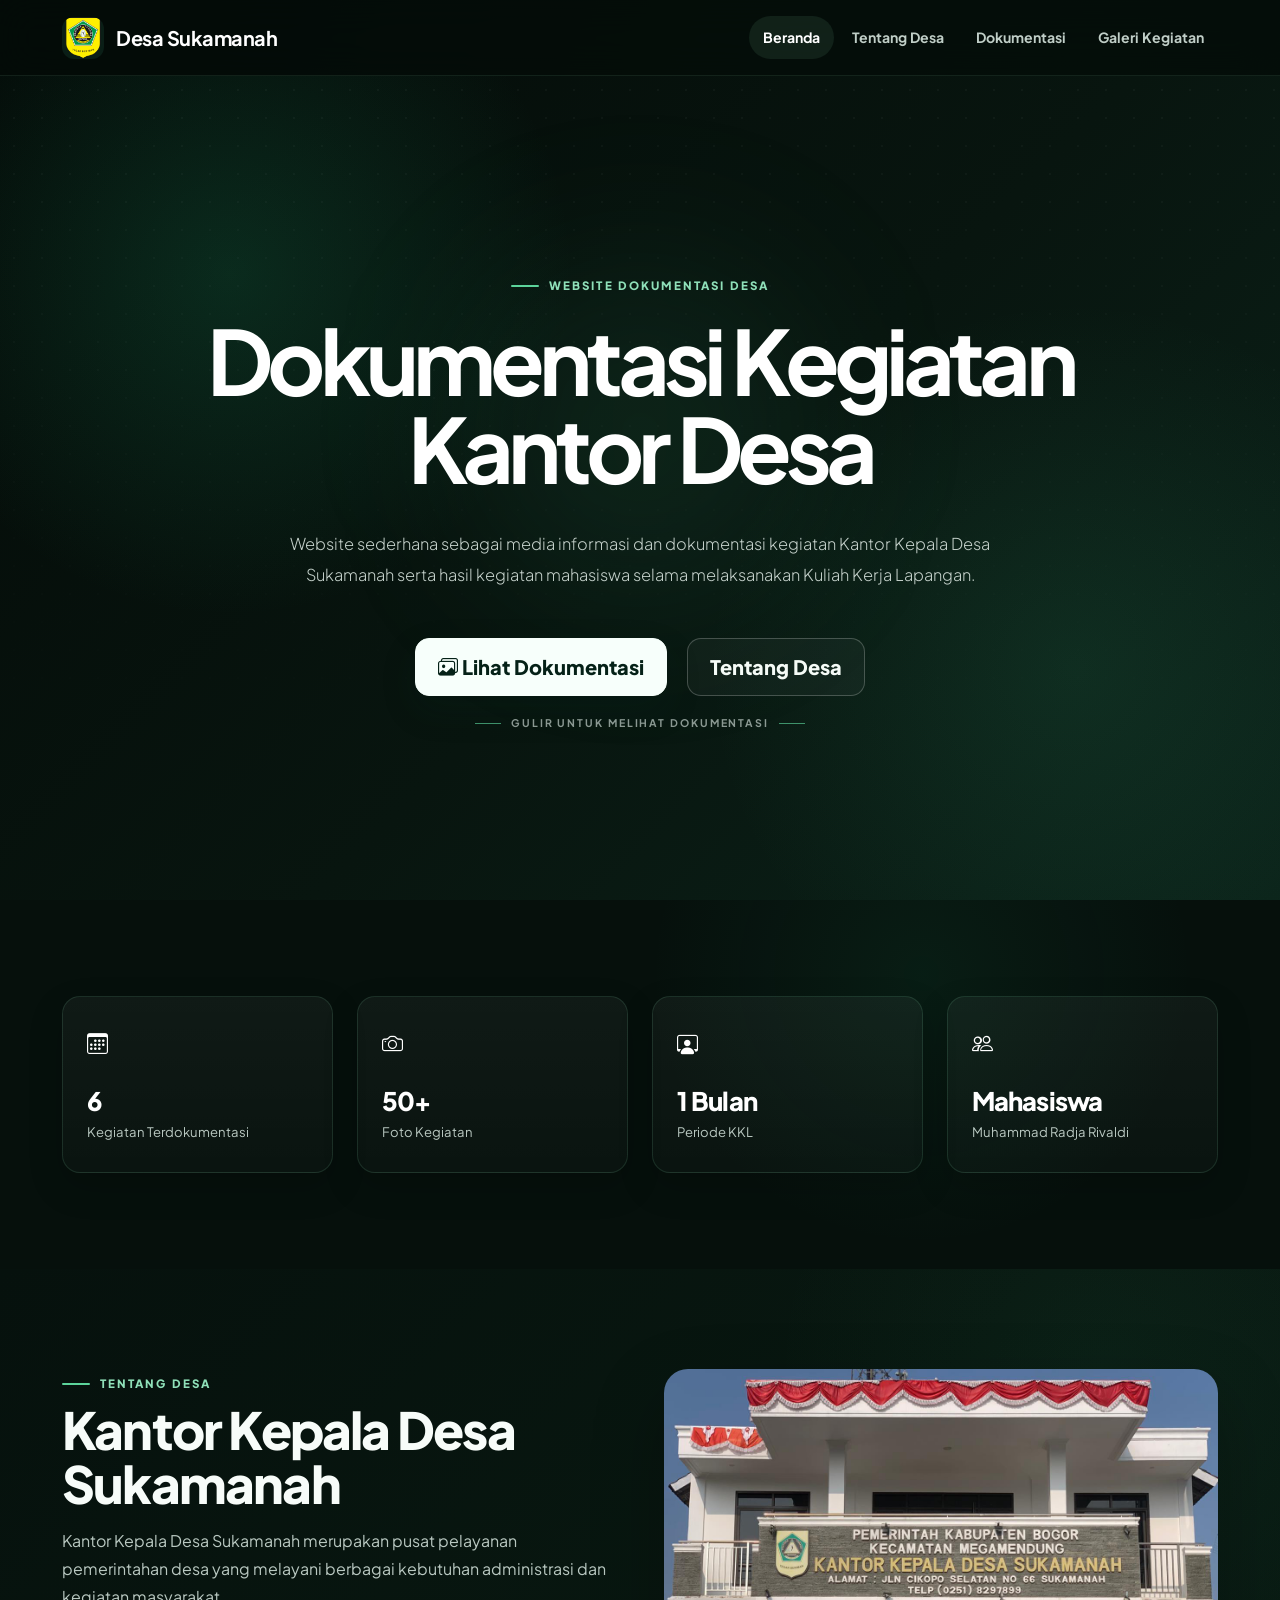
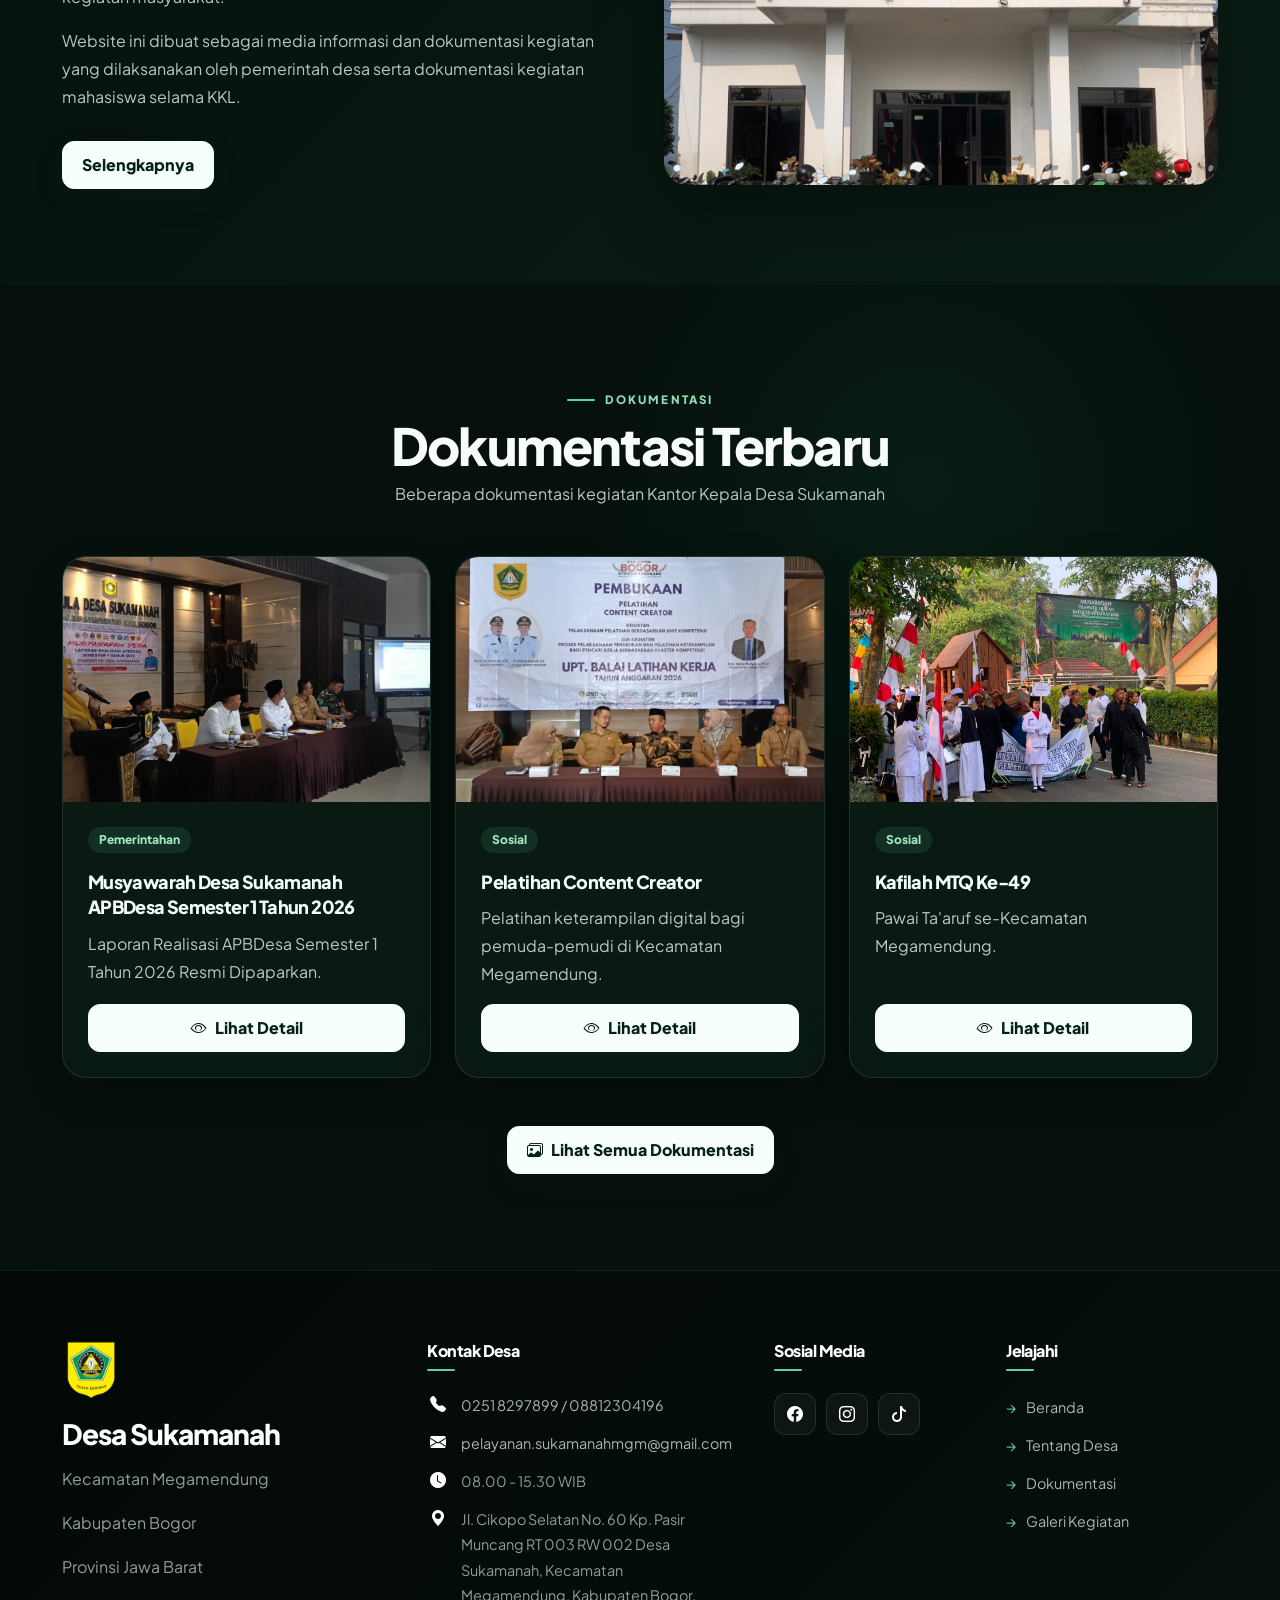
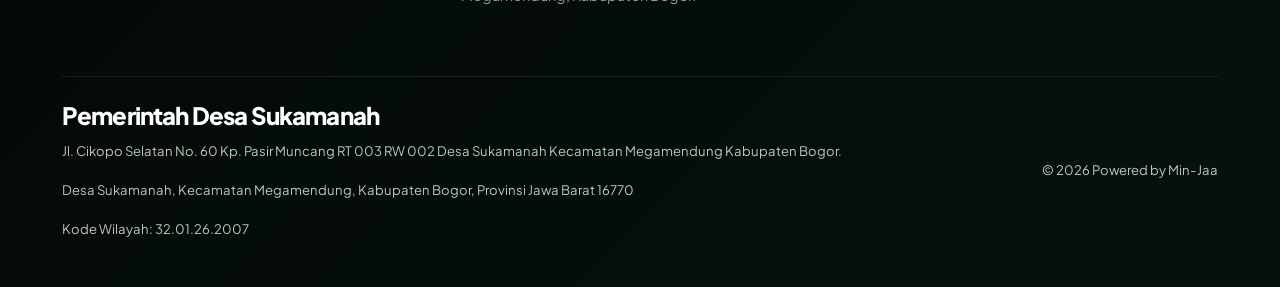
==== commit 1c95fe8d: "Update title for Musyawarah Desa Sukamanah" ====
--- a/index.html
+++ b/index.html
@@ -442,7 +442,7 @@
                             </span>
 
                             <h4 class="card-title">
-                                Musyawarah Desa Sukamanah
+                                Musyawarah Desa Sukamanah APBDesa Semester 1 Tahun 2026
                             </h4>
 
                             <p class="card-text">
@@ -1408,4 +1408,4 @@
 
 </body>
 
-</html>+</html>
--- a/css/navbar.css
+++ b/css/navbar.css
@@ -6,7 +6,7 @@
     background: rgba(255,255,255,.90);
     backdrop-filter: blur(18px);
     -webkit-backdrop-filter: blur(18px);
-    border-bottom: 1px solid rgba(0,50,31,.07);
+    border-bottom: 1px solid rgba(97, 161, 136, 0.07);
     transition: .3s ease;
     z-index: 1030;
 }
--- a/css/stats.css
+++ b/css/stats.css
@@ -1,6 +1,7 @@
 /* =========================================================
    STATS
 ========================================================= */
+
 .stat-card {
     height: 100%;
     display: flex;
@@ -18,15 +19,28 @@
 
 .stat-card:hover {
     transform: translateY(-6px);
-    border-color: rgba(29,155,104,.28);
+    border-color: rgba(29, 155, 104, .28);
     box-shadow: var(--shadow-md);
 }
 
-.stat-card i {
+/* =========================================================
+   ICON STATISTIK
+   ========================================================= */
+
+.stat-card i,
+.stat-card i::before,
+.stat-card .bi,
+.stat-card .bi::before {
     margin-bottom: 16px;
-    color: var(--green-500);
+    color: #FFFFFF !important;
+    -webkit-text-fill-color: #FFFFFF !important;
+    opacity: 1 !important;
     font-size: 1.3rem;
 }
+
+/* =========================================================
+   JUDUL STATISTIK
+========================================================= */
 
 .stat-card h3 {
     margin: 0 0 4px;
@@ -34,8 +48,12 @@
     font-size: 1.6rem;
 }
 
+/* =========================================================
+   DESKRIPSI STATISTIK
+========================================================= */
+
 .stat-card p {
     margin: 0;
     color: #718078;
     font-size: .82rem;
-}
+}
--- a/css/gallery.css
+++ b/css/gallery.css
@@ -39,3 +39,97 @@
     border-color: var(--green-800) !important;
     transform: translateY(-2px);
 }
+/* =========================================================
+   FILTER DOKUMENTASI
+   STYLE SAMA DENGAN TOMBOL "TENTANG DESA"
+========================================================= */
+
+.gallery-filter .filter-btn {
+    display: inline-flex;
+    align-items: center;
+    justify-content: center;
+
+    padding: 12px 20px;
+
+    background: transparent !important;
+    color: #F7FFFB !important;
+
+    border: 1px solid #F7FFFB !important;
+    border-radius: 12px;
+
+    font-weight: 700;
+
+    transition:
+        transform .3s ease,
+        background-color .3s ease,
+        color .3s ease,
+        border-color .3s ease,
+        box-shadow .3s ease;
+}
+
+
+/* =========================================================
+   HOVER
+========================================================= */
+
+.gallery-filter .filter-btn:hover {
+    background-color: #F7FFFB !important;
+    color: #052117 !important;
+    border-color: #F7FFFB !important;
+
+    transform: translateY(-3px);
+
+    box-shadow: 0 12px 30px rgba(0, 50, 31, .16);
+}
+
+
+/* =========================================================
+   FILTER AKTIF
+========================================================= */
+
+.gallery-filter .filter-btn.active {
+    background-color: #F7FFFB !important;
+    color: #052117 !important;
+    border-color: #F7FFFB !important;
+
+    box-shadow: 0 8px 24px rgba(0, 50, 31, .12);
+}
+
+
+/* =========================================================
+   FILTER AKTIF + HOVER
+========================================================= */
+
+.gallery-filter .filter-btn.active:hover {
+    background-color: #DFF7E9 !important;
+    color: #052117 !important;
+    border-color: #DFF7E9 !important;
+
+    transform: translateY(-3px);
+
+    box-shadow: 0 14px 32px rgba(0, 50, 31, .18);
+}
+
+
+/* =========================================================
+   SAAT DITEKAN
+========================================================= */
+
+.gallery-filter .filter-btn:active {
+    transform: translateY(-1px);
+
+    box-shadow: 0 8px 20px rgba(0, 50, 31, .12);
+}
+
+
+/* =========================================================
+   FOCUS
+========================================================= */
+
+.gallery-filter .filter-btn:focus {
+    outline: none;
+
+    box-shadow:
+        0 0 0 3px rgba(247, 255, 251, .25),
+        0 10px 25px rgba(0, 50, 31, .12);
+}
--- a/css/footer.css
+++ b/css/footer.css
@@ -207,3 +207,122 @@
     background: transparent !important;
 }
 
+/* =========================================================
+   SEMUA ICON FOOTER - PUTIH
+========================================================= */
+
+.site-footer i,
+.site-footer .bi {
+    color: #FFFFFF !important;
+    -webkit-text-fill-color: #FFFFFF !important;
+    fill: #FFFFFF !important;
+    stroke: #FFFFFF !important;
+    opacity: 1 !important;
+}
+
+
+/* Icon Bootstrap Icons menggunakan ::before */
+.site-footer i::before,
+.site-footer .bi::before {
+    color: #FFFFFF !important;
+    -webkit-text-fill-color: #FFFFFF !important;
+}
+
+
+/* =========================================================
+   ICON SOSIAL MEDIA
+========================================================= */
+
+.site-footer .social-links i,
+.site-footer .social-links .bi {
+    color: #FFFFFF !important;
+}
+
+.site-footer .social-links i::before,
+.site-footer .social-links .bi::before {
+    color: #FFFFFF !important;
+}
+
+
+/* Hover icon sosial media */
+.site-footer .social-links a:hover i,
+.site-footer .social-links a:hover .bi,
+.site-footer .social-links a:hover i::before,
+.site-footer .social-links a:hover .bi::before {
+    color: #FFFFFF !important;
+}
+
+/* =========================================================
+   PANAH / ICON FOOTER - PUTIH
+========================================================= */
+
+.site-footer .bi-arrow-right,
+.site-footer .bi-arrow-left,
+.site-footer .bi-arrow-up,
+.site-footer .bi-arrow-down,
+.site-footer .bi-chevron-right,
+.site-footer .bi-chevron-left,
+.site-footer .bi-chevron-up,
+.site-footer .bi-chevron-down {
+    color: #FFFFFF !important;
+    -webkit-text-fill-color: #FFFFFF !important;
+    fill: #FFFFFF !important;
+    stroke: #FFFFFF !important;
+}
+
+.site-footer .bi-arrow-right::before,
+.site-footer .bi-arrow-left::before,
+.site-footer .bi-arrow-up::before,
+.site-footer .bi-arrow-down::before,
+.site-footer .bi-chevron-right::before,
+.site-footer .bi-chevron-left::before,
+.site-footer .bi-chevron-up::before,
+.site-footer .bi-chevron-down::before {
+    color: #FFFFFF !important;
+    -webkit-text-fill-color: #FFFFFF !important;
+}
+
+/* =========================================================
+   SOSIAL MEDIA FOOTER
+   NORMAL = ICON PUTIH
+   HOVER  = BACKGROUND PUTIH + ICON HIJAU
+========================================================= */
+
+/* Kondisi normal */
+.site-footer .social-links a {
+    color: #FFFFFF !important;
+    background: transparent;
+    border-color: #FFFFFF;
+
+    transition:
+        background-color .3s ease,
+        color .3s ease,
+        border-color .3s ease,
+        transform .3s ease;
+}
+
+.site-footer .social-links a i,
+.site-footer .social-links a .bi,
+.site-footer .social-links a i::before,
+.site-footer .social-links a .bi::before {
+    color: #FFFFFF !important;
+    -webkit-text-fill-color: #FFFFFF !important;
+}
+
+
+/* Kondisi hover */
+.site-footer .social-links a:hover {
+    color: #00321F !important;
+    background-color: #FFFFFF !important;
+    border-color: #FFFFFF !important;
+
+    transform: translateY(-3px);
+}
+
+.site-footer .social-links a:hover i,
+.site-footer .social-links a:hover .bi,
+.site-footer .social-links a:hover i::before,
+.site-footer .social-links a:hover .bi::before {
+    color: #00321F !important;
+    -webkit-text-fill-color: #00321F !important;
+}
--- a/css/responsive.css
+++ b/css/responsive.css
@@ -167,9 +167,6 @@
     border-color: rgba(255,255,255,.16) !important;
 }
 
-.navbar-toggler-icon {
-    filter: invert(1) grayscale(1) brightness(1.8);
-}
 
 /* HERO */
 .hero {
@@ -258,8 +255,13 @@
     box-shadow: 0 22px 46px rgba(0,0,0,.25) !important;
 }
 
-.stat-card i {
-    color: #68D9A4 !important;
+.stat-card i,
+.stat-card i::before,
+.stat-card .bi,
+.stat-card .bi::before {
+    color: #FFFFFF !important;
+    -webkit-text-fill-color: #FFFFFF !important;
+    opacity: 1 !important;
 }
 
 .stat-card h3 {
@@ -494,3 +496,120 @@
         border: 1px solid rgba(143,227,187,.10);
     }
 }
+
+
+/* =========================================================
+   FINAL OVERRIDE - STAT ICONS WHITE
+========================================================= */
+.stat-card i,
+.stat-card i::before,
+.stat-card [class*="bi-"]::before {
+    color: #FFFFFF !important;
+    -webkit-text-fill-color: #FFFFFF !important;
+    opacity: 1 !important;
+}
+/* =========================================================
+   ICON TENTANG DESA - PUTIH
+========================================================= */
+
+.icon-main,
+.icon-main::before {
+    color: #FFFFFF !important;
+    -webkit-text-fill-color: #FFFFFF !important;
+    fill: #FFFFFF !important;
+    stroke: #FFFFFF !important;
+    opacity: 1 !important;
+}
+
+
+/* =========================================================
+   BACKGROUND ICON
+========================================================= */
+
+.icon-main {
+    width: 64px;
+    height: 64px;
+
+    display: inline-flex;
+    align-items: center;
+    justify-content: center;
+
+    margin-bottom: 18px;
+
+    background: #00321f00;
+
+    border-radius: 16px;
+
+    font-size: 1.8rem !important;
+}
+
+
+/* =========================================================
+   BOOTSTRAP ICONS ::BEFORE
+========================================================= */
+
+.icon-main.bi::before {
+    color: #FFFFFF !important;
+    -webkit-text-fill-color: #FFFFFF !important;
+}
+
+
+/* =========================================================
+   HOVER
+========================================================= */
+
+.card:hover .icon-main {
+    background: #00452e00;
+    color: #FFFFFF !important;
+}
+
+.card:hover .icon-main::before {
+    color: #FFFFFF !important;
+}
+
+/* =========================================================
+   SEMUA TOMBOL UTAMA DISAMAKAN DENGAN
+   "LIHAT DOKUMENTASI" DI HERO
+========================================================= */
+
+.btn-main {
+    color: #052117 !important;
+    background: #F7FFFB !important;
+    border-color: #F7FFFB !important;
+    box-shadow: 0 12px 30px rgba(0, 50, 31, 0.13) !important;
+}
+
+.btn-main:hover {
+    color: #052117 !important;
+    background: #DFF7E9 !important;
+    border-color: #DFF7E9 !important;
+    transform: translateY(-3px);
+}
+
+
+/* =========================================================
+   ICON DI DALAM TOMBOL
+========================================================= */
+
+.btn-main i,
+.btn-main .bi {
+    color: #052117 !important;
+}
+
+
+/* =========================================================
+   KHUSUS TOMBOL DI HERO
+   Tetap sama persis
+========================================================= */
+
+.hero .btn-light {
+    color: #052117 !important;
+    background: #F7FFFB !important;
+    border-color: #F7FFFB !important;
+}
+
+.hero .btn-light:hover {
+    color: #052117 !important;
+    background: #DFF7E9 !important;
+    border-color: #DFF7E9 !important;
+}
